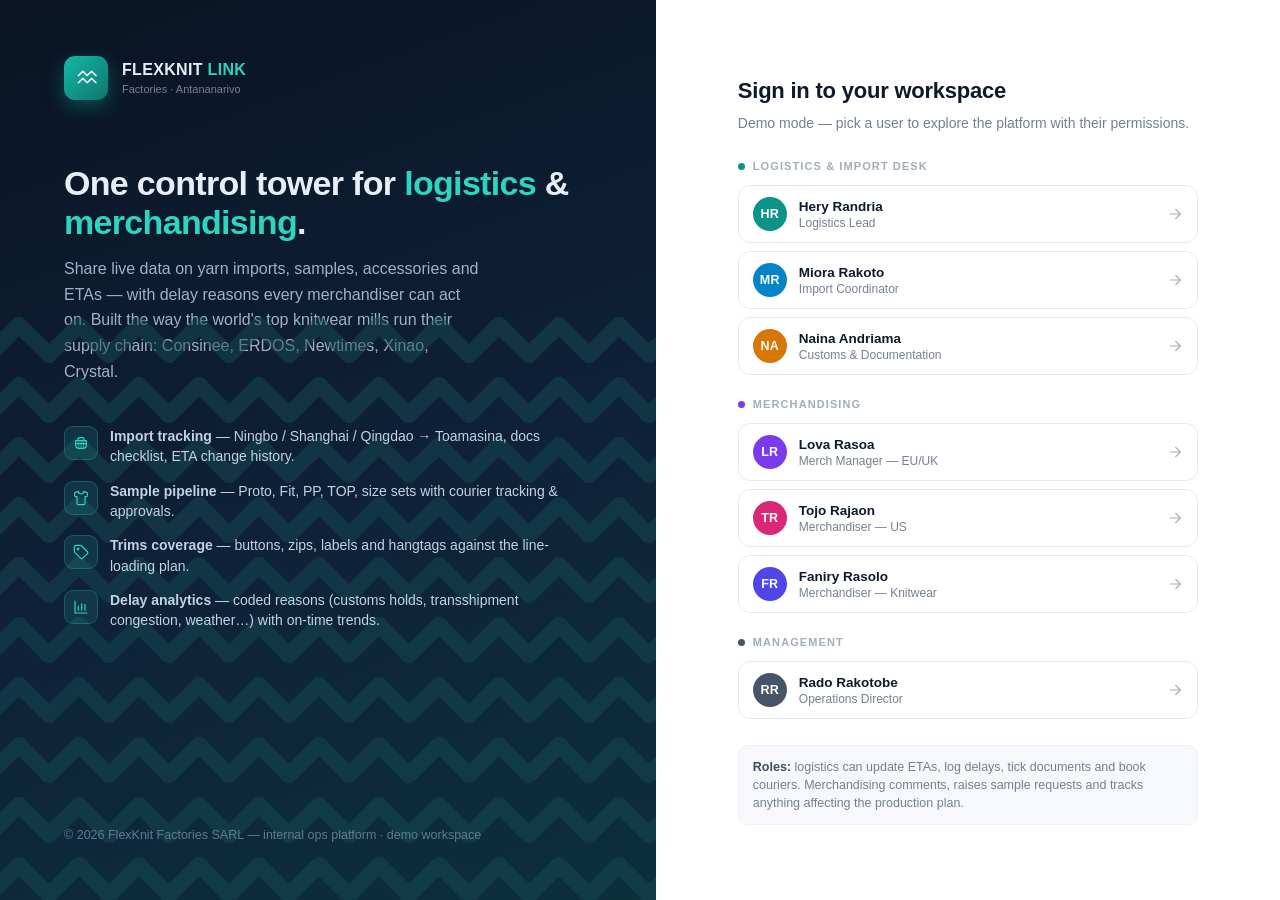
==== docs/index.html @ ea30016f "FlexKnit Link v1 — Logistics x Merchandising Control Tower - Import shipments: routes to Toamasina/I" ====
<!DOCTYPE html>
<html lang="en">
<head>
<meta charset="UTF-8">
<meta name="viewport" content="width=device-width, initial-scale=1.0">
<title>FlexKnit Link — Logistics × Merchandising Control Tower (standalone)</title>
<link rel="icon" href="data:image/svg+xml,%3Csvg xmlns='http://www.w3.org/2000/svg' viewBox='0 0 32 32'%3E%3Crect width='32' height='32' rx='7' fill='%230d9488'/%3E%3Cpath d='M6 13l5-6 5 6 5-6 5 6M6 21l5-6 5 6 5-6 5 6' fill='none' stroke='white' stroke-width='2.6' stroke-linecap='round' stroke-linejoin='round'/%3E%3C/svg%3E">
<style>
/* ============================================================
   FlexKnit Link — design system
   ============================================================ */
:root{
  --bg:#f3f5f8; --surface:#ffffff; --border:#e4e9f0; --border2:#eef1f6;
  --ink:#0e1a2b; --ink2:#3d4c5e; --mut:#75808e; --faint:#a3adb8;
  --accent:#0d9488; --accent2:#0f766e; --accent-soft:#e4f4f2; --accent-ink:#0b5d55;
  --navy:#0a1424; --navy2:#0f2036; --navy-line:#1d3252;
  --amber:#d97706; --amber-bg:#fdf1dc; --amber-ink:#92580a;
  --red:#dc2626; --red-bg:#fde5e5; --red-ink:#a02222;
  --green:#15803d; --green-bg:#def7e6;
  --blue:#0369a1; --blue-bg:#e0f0fc;
  --violet:#7c3aed; --violet-bg:#ece6fd;
  --indigo:#4f46e5; --indigo-bg:#e7e7fd;
  --teal-bg:#dcf2f0; --slate:#64748b; --slate-bg:#eceff3;
  --cyan:#0e7490; --cyan-bg:#dcf3f8;
  --shadow:0 1px 2px rgba(16,24,40,.05),0 1px 3px rgba(16,24,40,.07);
  --shadow-lg:0 12px 40px rgba(10,20,36,.18);
  --r:12px; --r-sm:8px;
  --font:-apple-system,BlinkMacSystemFont,"Segoe UI",Roboto,"Helvetica Neue",Arial,sans-serif;
  --mono:ui-monospace,SFMono-Regular,Menlo,Consolas,monospace;
}
*{box-sizing:border-box;margin:0;padding:0}
html,body{height:100%}
body{font-family:var(--font);background:var(--bg);color:var(--ink);font-size:14px;line-height:1.45;-webkit-font-smoothing:antialiased}
body.locked{overflow:hidden}
button{font-family:inherit;cursor:pointer;border:none;background:none;font-size:inherit;color:inherit}
input,select,textarea{font-family:inherit;font-size:14px;color:var(--ink)}
a{color:inherit;text-decoration:none}
svg{display:block}
::selection{background:#b9e6e1}

/* scrollbars */
::-webkit-scrollbar{width:10px;height:10px}
::-webkit-scrollbar-thumb{background:#c6ced9;border-radius:8px;border:2px solid transparent;background-clip:content-box}
::-webkit-scrollbar-track{background:transparent}

/* ============================ LOGIN ============================ */
.login{display:grid;grid-template-columns:1.05fr 1fr;min-height:100vh}
.login-brand{background:linear-gradient(160deg,#0a1424 0%,#0e2138 55%,#0c2f3c 100%);color:#e8eef6;padding:56px 64px;display:flex;flex-direction:column;position:relative;overflow:hidden}
.login-brand::after{content:"";position:absolute;inset:auto -20% -40px -20%;height:70%;opacity:.5;background-image:url("data:image/svg+xml,%3Csvg xmlns='http://www.w3.org/2000/svg' width='120' height='60'%3E%3Cpath d='M0 45 L30 15 L60 45 L90 15 L120 45' fill='none' stroke='%23164852' stroke-width='16' stroke-linecap='round' stroke-linejoin='round'/%3E%3C/svg%3E");background-size:120px 60px}
.login-logo{display:flex;align-items:center;gap:14px;position:relative;z-index:1}
.logo-mark{width:44px;height:44px;border-radius:11px;background:linear-gradient(135deg,#14b8a6,#0f766e);display:grid;place-items:center;box-shadow:0 6px 18px rgba(13,148,136,.45)}
.login-brand h1{font-size:34px;letter-spacing:-.02em;line-height:1.15;margin:64px 0 14px;font-weight:800}
.login-brand h1 em{font-style:normal;color:#2dd4bf}
.login-brand .sub{color:#9fb2c8;font-size:16px;max-width:420px;line-height:1.6}
.login-feats{margin-top:42px;display:flex;flex-direction:column;gap:14px;position:relative;z-index:1}
.login-feat{display:flex;gap:12px;align-items:flex-start;color:#c3d2e2;font-size:14px}
.login-feat .ic{flex:0 0 34px;height:34px;border-radius:9px;background:rgba(45,212,191,.12);border:1px solid rgba(45,212,191,.25);display:grid;place-items:center;color:#2dd4bf}
.login-foot{margin-top:auto;color:#617a94;font-size:12.5px;position:relative;z-index:1}
.login-panel{background:var(--surface);display:flex;align-items:center;justify-content:center;padding:48px 40px;overflow:auto}
.login-box{width:100%;max-width:460px}
.login-box h2{font-size:22px;font-weight:800;letter-spacing:-.01em}
.login-box .hint{color:var(--mut);margin:6px 0 26px}
.team-head{font-size:11px;font-weight:700;letter-spacing:.1em;text-transform:uppercase;color:var(--faint);margin:22px 0 10px;display:flex;align-items:center;gap:8px}
.team-head .dot{width:7px;height:7px;border-radius:50%}
.user-pick{width:100%;display:flex;align-items:center;gap:12px;padding:11px 14px;border:1.5px solid var(--border);border-radius:12px;background:#fff;margin-bottom:8px;transition:.15s;text-align:left}
.user-pick:hover{border-color:var(--accent);background:#f6fdfc;transform:translateY(-1px);box-shadow:var(--shadow)}
.user-pick .up-name{font-weight:700;font-size:13.5px}
.user-pick .up-title{color:var(--mut);font-size:12px}
.user-pick .up-go{margin-left:auto;color:var(--faint)}
.user-pick:hover .up-go{color:var(--accent)}
.login-note{margin-top:26px;background:#f6f8fb;border:1px solid var(--border2);border-radius:10px;padding:12px 14px;font-size:12.5px;color:var(--mut)}
.login-note b{color:var(--ink2)}

/* ============================ SHELL ============================ */
.shell{display:grid;grid-template-columns:236px 1fr;min-height:100vh}
.side{background:linear-gradient(180deg,var(--navy),var(--navy2));color:#b9c7d9;display:flex;flex-direction:column;position:sticky;top:0;height:100vh}
.side-logo{display:flex;align-items:center;gap:11px;padding:18px 18px 16px;border-bottom:1px solid var(--navy-line)}
.side-logo .t{line-height:1.15}
.side-logo .t b{color:#fff;font-size:15px;letter-spacing:.02em;display:block}
.side-logo .t span{font-size:10.5px;color:#5f7a94;display:block}
.side-nav{padding:14px 12px;display:flex;flex-direction:column;gap:3px;flex:1;overflow:auto}
.nav-sec{font-size:10px;font-weight:700;letter-spacing:.12em;color:#4c617d;text-transform:uppercase;margin:14px 8px 6px}
.nav-it{display:flex;align-items:center;gap:11px;padding:9.5px 11px;border-radius:9px;color:#aebdd0;font-size:13.5px;font-weight:600;transition:.13s;position:relative;width:100%;text-align:left}
.nav-it:hover{background:rgba(255,255,255,.06);color:#fff}
.nav-it.on{background:rgba(45,212,191,.13);color:#7ff0e3}
.nav-it.on::before{content:"";position:absolute;left:-12px;top:8px;bottom:8px;width:3px;border-radius:0 3px 3px 0;background:#2dd4bf}
.nav-it .nv-badge{margin-left:auto;background:#ef4444;color:#fff;font-size:10px;font-weight:800;min-width:18px;height:18px;border-radius:9px;display:grid;place-items:center;padding:0 5px}
.side-foot{border-top:1px solid var(--navy-line);padding:12px}
.who{display:flex;align-items:center;gap:10px;width:100%;padding:8px;border-radius:10px;text-align:left;transition:.13s}
.who:hover{background:rgba(255,255,255,.06)}
.who .wn{font-size:13px;font-weight:700;color:#fff}
.who .wr{font-size:11px;color:#6d829c;text-transform:capitalize}
.who .out{margin-left:auto;color:#6d829c}
.who:hover .out{color:#f87171}
.avatar{width:34px;height:34px;border-radius:50%;display:grid;place-items:center;color:#fff;font-weight:800;font-size:12.5px;flex:none;letter-spacing:.02em}
.avatar.sm{width:26px;height:26px;font-size:10px}
.avatar.lg{width:44px;height:44px;font-size:15px}

.main{min-width:0;display:flex;flex-direction:column}
.topbar{height:62px;background:var(--surface);border-bottom:1px solid var(--border);display:flex;align-items:center;gap:14px;padding:0 22px;position:sticky;top:0;z-index:40}
.tb-title{min-width:0}
.tb-title h1{font-size:16.5px;font-weight:800;letter-spacing:-.01em;white-space:nowrap}
.tb-title p{font-size:12px;color:var(--mut);white-space:nowrap;overflow:hidden;text-overflow:ellipsis}
.tb-right{margin-left:auto;display:flex;align-items:center;gap:10px}
.gsearch{display:flex;align-items:center;gap:8px;background:#f2f5f9;border:1.5px solid transparent;border-radius:10px;padding:7.5px 12px;width:250px;transition:.15s;color:var(--mut)}
.gsearch:focus-within{border-color:var(--accent);background:#fff;box-shadow:0 0 0 3px rgba(13,148,136,.12)}
.gsearch input{border:none;outline:none;background:transparent;flex:1;font-size:13px}
.demo-chip{font-size:10.5px;font-weight:800;letter-spacing:.08em;color:var(--amber-ink);background:var(--amber-bg);border:1px solid #f3ddb0;border-radius:6px;padding:3px 8px}
.icon-btn{width:38px;height:38px;border-radius:10px;display:grid;place-items:center;color:var(--ink2);border:1.5px solid var(--border);background:#fff;position:relative;transition:.13s}
.icon-btn:hover{border-color:#c9d4e0;background:#f8fafc}
.icon-btn .nb{position:absolute;top:-5px;right:-5px;background:#ef4444;color:#fff;font-size:9.5px;font-weight:800;min-width:16px;height:16px;border-radius:8px;display:grid;place-items:center;padding:0 4px;border:2px solid #fff}

.view{padding:22px;max-width:1460px;width:100%;margin:0 auto;flex:1}

/* ============================ CARDS / KPI ============================ */
.card{background:var(--surface);border:1px solid var(--border);border-radius:var(--r);box-shadow:var(--shadow)}
.card-h{display:flex;align-items:center;gap:10px;padding:14px 18px;border-bottom:1px solid var(--border2)}
.card-h h3{font-size:14px;font-weight:800;letter-spacing:-.01em}
.card-h .sub{font-size:12px;color:var(--mut)}
.card-h .right{margin-left:auto;display:flex;gap:8px;align-items:center}
.card-b{padding:16px 18px}
.kpis{display:grid;grid-template-columns:repeat(4,1fr);gap:14px;margin-bottom:16px}
.kpi{background:var(--surface);border:1px solid var(--border);border-radius:var(--r);box-shadow:var(--shadow);padding:16px 18px;display:flex;flex-direction:column;gap:2px;position:relative;overflow:hidden}
.kpi::before{content:"";position:absolute;left:0;top:0;bottom:0;width:3.5px;background:var(--kc,var(--accent))}
.kpi .k-label{font-size:11px;font-weight:700;letter-spacing:.07em;text-transform:uppercase;color:var(--mut)}
.kpi .k-row{display:flex;align-items:flex-end;gap:10px}
.kpi .k-num{font-size:28px;font-weight:800;letter-spacing:-.02em;font-variant-numeric:tabular-nums;line-height:1.15}
.kpi .k-chip{margin-bottom:5px}
.kpi .k-sub{font-size:12px;color:var(--mut)}
.kpi .k-spark{position:absolute;right:14px;top:14px;opacity:.9}

/* ============================ CHIPS / BADGES ============================ */
.chip{display:inline-flex;align-items:center;gap:6px;font-size:11px;font-weight:700;border-radius:999px;padding:3px 9px;white-space:nowrap;line-height:1.5}
.chip .cdot{width:6px;height:6px;border-radius:50%;background:currentColor}
.chip-slate{background:var(--slate-bg);color:#475569}
.chip-teal{background:var(--teal-bg);color:var(--accent-ink)}
.chip-indigo{background:var(--indigo-bg);color:var(--indigo)}
.chip-blue{background:var(--blue-bg);color:var(--blue)}
.chip-cyan{background:var(--cyan-bg);color:var(--cyan)}
.chip-amber{background:var(--amber-bg);color:var(--amber-ink)}
.chip-red{background:var(--red-bg);color:var(--red-ink)}
.chip-green{background:var(--green-bg);color:var(--green)}
.chip-violet{background:var(--violet-bg);color:var(--violet)}
.chip-outline{background:#fff;border:1px solid var(--border);color:var(--ink2)}
.chip-pulse{position:relative}
.chip-pulse::after{content:"";width:6px;height:6px;border-radius:50%;background:currentColor;animation:pulse 1.6s infinite}
@keyframes pulse{0%{box-shadow:0 0 0 0 rgba(220,38,38,.45)}70%{box-shadow:0 0 0 6px rgba(220,38,38,0)}100%{box-shadow:0 0 0 0 rgba(220,38,38,0)}}
.role-badge{font-size:10px;font-weight:800;letter-spacing:.06em;text-transform:uppercase;border-radius:5px;padding:2.5px 6px}
.role-logistics{background:var(--teal-bg);color:var(--accent-ink)}
.role-merchandising{background:var(--violet-bg);color:var(--violet)}
.role-admin{background:var(--slate-bg);color:#475569}

/* ============================ BUTTONS ============================ */
.btn{display:inline-flex;align-items:center;gap:7px;font-size:13px;font-weight:700;border-radius:9px;padding:8.5px 14px;transition:.14s;border:1.5px solid transparent}
.btn-primary{background:var(--accent);color:#fff}
.btn-primary:hover{background:var(--accent2);box-shadow:0 4px 12px rgba(13,148,136,.35)}
.btn-soft{background:var(--accent-soft);color:var(--accent-ink)}
.btn-soft:hover{background:#d3ecea}
.btn-ghost{border-color:var(--border);background:#fff;color:var(--ink2)}
.btn-ghost:hover{border-color:#c9d4e0;background:#f8fafc}
.btn-danger{background:var(--red-bg);color:var(--red-ink)}
.btn-danger:hover{background:#fbdbdb}
.btn-sm{padding:5.5px 10px;font-size:12px;border-radius:7px}
.btn[disabled]{opacity:.5;cursor:not-allowed}
.lock-tip{display:inline-flex;align-items:center;gap:5px;font-size:11px;color:var(--faint)}

/* ============================ TOOLBAR / TABLE ============================ */
.toolbar{display:flex;align-items:center;gap:10px;margin-bottom:14px;flex-wrap:wrap}
.toolbar .count{font-size:12.5px;color:var(--mut);margin-left:auto}
.tsearch{display:flex;align-items:center;gap:8px;background:#fff;border:1.5px solid var(--border);border-radius:9px;padding:7.5px 12px;width:230px;color:var(--mut)}
.tsearch:focus-within{border-color:var(--accent);box-shadow:0 0 0 3px rgba(13,148,136,.1)}
.tsearch input{border:none;outline:none;flex:1;background:transparent;font-size:13px}
.tsel{background:#fff;border:1.5px solid var(--border);border-radius:9px;padding:7.5px 10px;font-size:13px;font-weight:600;color:var(--ink2);outline:none}
.tsel:focus{border-color:var(--accent)}
.tablewrap{overflow:auto;border-radius:var(--r)}
table{width:100%;border-collapse:collapse;font-size:13px}
thead th{font-size:10.5px;font-weight:800;letter-spacing:.07em;text-transform:uppercase;color:var(--mut);text-align:left;padding:10px 14px;background:#f8fafc;border-bottom:1px solid var(--border);position:sticky;top:0;z-index:2;white-space:nowrap}
tbody td{padding:11px 14px;border-bottom:1px solid var(--border2);vertical-align:middle}
tbody tr{transition:.1s}
tbody tr:hover{background:#f7fafc}
tbody tr.click{cursor:pointer}
td .mono, .mono{font-family:var(--mono);font-size:12px}
.td-main{font-weight:700}
.td-sub{font-size:11.5px;color:var(--mut);margin-top:1px}
.num{font-variant-numeric:tabular-nums;text-align:right}
th.num{text-align:right}
.route{display:inline-flex;align-items:center;gap:7px;font-weight:700;font-size:12px;font-family:var(--mono);white-space:nowrap}
.route .sep{color:#c3cdd9;display:flex;align-items:center;gap:2px}
.prog{width:86px;height:6px;background:#e9edf2;border-radius:4px;overflow:hidden}
.prog i{display:block;height:100%;border-radius:4px;background:var(--accent);transition:width .3s}
.prog.warn i{background:var(--amber)}
.days-chip{font-variant-numeric:tabular-nums;font-weight:800}
.text-red{color:var(--red)}
.text-amber{color:var(--amber)}
.text-green{color:var(--green)}
.text-mut{color:var(--mut)}
.docring{display:inline-grid;place-items:center;position:relative}
.docring span{position:absolute;font-size:9.5px;font-weight:800;color:var(--ink2)}

/* ============================ DASHBOARD ============================ */
.grid-2{display:grid;grid-template-columns:1.6fr 1fr;gap:16px;margin-bottom:16px}
.grid-2e{display:grid;grid-template-columns:1fr 1fr;gap:16px;margin-bottom:16px}
.eta-strip{display:flex;gap:18px;overflow-x:auto;padding:4px 2px 8px}
.eta-week{flex:0 0 auto;min-width:250px}
.eta-week h4{font-size:11px;font-weight:800;letter-spacing:.06em;text-transform:uppercase;color:var(--mut);margin:0 0 9px;display:flex;gap:8px;align-items:center}
.eta-week h4 .wnum{background:var(--accent-soft);color:var(--accent-ink);border-radius:6px;padding:1px 7px;font-size:10.5px}
.eta-chips{display:flex;flex-direction:column;gap:7px}
.eta-chip{display:flex;align-items:center;gap:9px;background:#f8fafc;border:1px solid var(--border2);border-radius:10px;padding:8px 11px;width:100%;text-align:left;transition:.13s}
.eta-chip:hover{border-color:var(--accent);background:#f5fdfc;transform:translateY(-1px);box-shadow:var(--shadow)}
.eta-chip .ec-id{font-weight:800;font-size:12px;font-family:var(--mono)}
.eta-chip .ec-sub{font-size:11px;color:var(--mut)}
.eta-chip .ec-right{margin-left:auto;text-align:right}
.act-list{display:flex;flex-direction:column}
.act-it{display:flex;gap:12px;padding:11px 18px;border-bottom:1px solid var(--border2);align-items:flex-start}
.act-it:last-child{border-bottom:none}
.act-it .ai-ic{flex:0 0 34px;height:34px;border-radius:9px;display:grid;place-items:center}
.ai-red{background:var(--red-bg);color:var(--red)}
.ai-amber{background:var(--amber-bg);color:var(--amber)}
.ai-violet{background:var(--violet-bg);color:var(--violet)}
.ai-teal{background:var(--teal-bg);color:var(--accent-ink)}
.ai-slate{background:var(--slate-bg);color:var(--slate)}
.act-it .ai-t{font-size:13px;font-weight:700}
.act-it .ai-s{font-size:12px;color:var(--mut);margin-top:1px}
.act-it .ai-btn{margin-left:auto;flex:none}
.empty{padding:34px;text-align:center;color:var(--faint);font-size:13px}

/* ============================ FEED ============================ */
.feed-day{font-size:11px;font-weight:800;letter-spacing:.08em;text-transform:uppercase;color:var(--faint);padding:14px 18px 6px}
.feed-it{display:flex;gap:12px;padding:10px 18px;border-bottom:1px solid var(--border2)}
.feed-it:last-child{border:none}
.feed-it .f-ic{flex:0 0 32px;height:32px;border-radius:9px;display:grid;place-items:center}
.feed-it .f-txt{font-size:13px;color:var(--ink2);min-width:0}
.feed-it .f-txt b{color:var(--ink)}
.feed-it .f-ref{font-family:var(--mono);font-size:11.5px;font-weight:700;color:var(--accent-ink);background:var(--accent-soft);padding:1px 6px;border-radius:5px;cursor:pointer}
.feed-it .f-ref:hover{background:#d3ecea}
.feed-it .f-time{font-size:11px;color:var(--faint);margin-left:auto;flex:none;padding-top:2px}

/* ============================ BOARD (samples) ============================ */
.board{display:grid;grid-template-columns:repeat(6,minmax(215px,1fr));gap:12px;overflow-x:auto;align-items:start;padding-bottom:8px}
.bcol{background:#eef1f5;border-radius:var(--r);padding:10px;min-height:120px}
.bcol-h{display:flex;align-items:center;gap:8px;padding:2px 6px 10px;font-size:11.5px;font-weight:800;letter-spacing:.04em;text-transform:uppercase;color:var(--ink2)}
.bcol-h .cnt{background:#dde3ea;color:var(--ink2);border-radius:6px;font-size:10.5px;padding:1px 7px}
.bcol-h .bdot{width:8px;height:8px;border-radius:50%}
.scard{background:#fff;border:1px solid var(--border);border-radius:10px;padding:12px 13px;margin-bottom:9px;box-shadow:var(--shadow);cursor:pointer;transition:.13s;position:relative}
.scard:hover{transform:translateY(-2px);box-shadow:var(--shadow-lg);border-color:#cdd9e5}
.scard .sc-top{display:flex;align-items:center;gap:7px;margin-bottom:5px}
.scard .sc-id{font-family:var(--mono);font-weight:800;font-size:11.5px;color:var(--accent-ink)}
.scard .sc-name{font-weight:700;font-size:13px;line-height:1.3}
.scard .sc-style{font-size:11.5px;color:var(--mut);font-family:var(--mono)}
.scard .sc-meta{display:flex;flex-wrap:wrap;gap:6px;margin-top:9px;align-items:center}
.scard .sc-foot{display:flex;align-items:center;gap:7px;margin-top:10px;padding-top:9px;border-top:1px dashed var(--border2);font-size:11px;color:var(--mut)}
.scard.overdue{border-left:3px solid var(--red)}
.scard.due-soon{border-left:3px solid var(--amber)}
.scard.ok{border-left:3px solid #cbd5e1}

/* ============================ MODAL ============================ */
.ovl{position:fixed;inset:0;background:rgba(10,17,30,.52);backdrop-filter:blur(3px);display:flex;align-items:flex-start;justify-content:center;padding:4vh 20px;z-index:100;overflow:auto}
.modal{background:#fff;border-radius:16px;box-shadow:var(--shadow-lg);width:100%;max-width:960px;animation:pop .18s ease}
.modal.narrow{max-width:520px}
.modal.mid{max-width:700px}
@keyframes pop{from{transform:translateY(10px) scale(.985);opacity:0}to{transform:none;opacity:1}}
.m-h{display:flex;align-items:flex-start;gap:14px;padding:20px 24px 16px;border-bottom:1px solid var(--border2)}
.m-h h2{font-size:18px;font-weight:800;letter-spacing:-.01em;display:flex;align-items:center;gap:10px;flex-wrap:wrap}
.m-h .m-sub{font-size:12.5px;color:var(--mut);margin-top:3px}
.m-h .m-x{margin-left:auto;flex:none}
.m-b{padding:20px 24px;max-height:66vh;overflow:auto}
.m-f{display:flex;gap:10px;justify-content:flex-end;padding:14px 24px;border-top:1px solid var(--border2);background:#fafbfd;border-radius:0 0 16px 16px}
.tabs{display:flex;gap:2px;padding:0 24px;border-bottom:1px solid var(--border2)}
.tab{padding:11px 14px;font-size:13px;font-weight:700;color:var(--mut);border-bottom:2.5px solid transparent;margin-bottom:-1px}
.tab.on{color:var(--accent-ink);border-color:var(--accent)}
.tab .tn{background:var(--slate-bg);border-radius:5px;font-size:10.5px;padding:1px 6px;margin-left:5px}

/* facts grid */
.facts{display:grid;grid-template-columns:repeat(3,1fr);gap:1px;background:var(--border2);border:1px solid var(--border2);border-radius:12px;overflow:hidden}
.fact{background:#fff;padding:12px 15px}
.fact .f-k{font-size:10.5px;font-weight:800;letter-spacing:.06em;text-transform:uppercase;color:var(--faint)}
.fact .f-v{font-size:13.5px;font-weight:700;margin-top:3px}
.fact .f-v .mono{font-size:12.5px}

/* route visual */
.routeviz{display:flex;align-items:center;gap:10px;background:#f8fafc;border:1px solid var(--border2);border-radius:12px;padding:16px 18px;margin-top:14px;flex-wrap:wrap}
.rv-node{text-align:center}
.rv-node .rv-code{font-family:var(--mono);font-weight:800;font-size:14px}
.rv-node .rv-name{font-size:10.5px;color:var(--mut);margin-top:1px}
.rv-line{flex:1;min-width:90px;height:2px;background:repeating-linear-gradient(90deg,#9fb3c8 0 7px,transparent 7px 13px);position:relative}
.rv-line i{position:absolute;top:-11px;left:50%;transform:translateX(-50%);color:var(--accent);background:#f8fafc;padding:0 6px}
.rv-via{font-size:10.5px;color:var(--mut);background:#eef2f7;border:1px dashed #c9d4e0;border-radius:6px;padding:2px 8px;font-family:var(--mono);font-weight:700}

/* eta history timeline */
.tl{margin-top:14px;padding-left:6px}
.tl-it{display:flex;gap:13px;position:relative;padding-bottom:16px}
.tl-it::before{content:"";position:absolute;left:5.5px;top:18px;bottom:0;width:2px;background:var(--border)}
.tl-it:last-child::before{display:none}
.tl-dot{width:13px;height:13px;border-radius:50%;background:#fff;border:3.5px solid var(--accent);flex:none;margin-top:3px;z-index:1}
.tl-dot.old{border-color:#cbd5e1}
.tl-t{font-size:13px}
.tl-t b{font-family:var(--mono)}
.tl-s{font-size:12px;color:var(--mut);margin-top:1px}

/* docs checklist */
.doc-row{display:flex;align-items:center;gap:12px;padding:11px 14px;border:1px solid var(--border2);border-radius:10px;margin-bottom:8px;transition:.13s}
.doc-row.done{background:#f4fbf6;border-color:#d3ecd9}
.doc-check{width:22px;height:22px;border-radius:7px;border:2px solid #cbd5e1;display:grid;place-items:center;color:#fff;flex:none;transition:.13s}
.doc-row.done .doc-check{background:var(--green);border-color:var(--green)}
.doc-check input{display:none}
.doc-name{font-weight:700;font-size:13px}

/* comments */
.cm{display:flex;gap:11px;margin-bottom:16px}
.cm-bubble{background:#f5f8fb;border:1px solid var(--border2);border-radius:4px 14px 14px 14px;padding:10px 14px;font-size:13px;min-width:0}
.cm-h{display:flex;align-items:center;gap:8px;margin-bottom:4px}
.cm-h b{font-size:12.5px}
.cm-h time{font-size:11px;color:var(--faint)}
.cm-input{display:flex;gap:10px;align-items:flex-start;margin-top:6px}
.cm-input textarea{flex:1;border:1.5px solid var(--border);border-radius:11px;padding:10px 13px;resize:none;outline:none;min-height:44px;max-height:120px;font-size:13px;background:#fff}
.cm-input textarea:focus{border-color:var(--accent);box-shadow:0 0 0 3px rgba(13,148,136,.1)}

/* forms */
.frm{display:grid;gap:14px}
.frm .frow{display:grid;grid-template-columns:1fr 1fr;gap:14px}
.fld label{display:block;font-size:12px;font-weight:700;color:var(--ink2);margin-bottom:5px}
.fld label .req{color:var(--red)}
.fld input,.fld select,.fld textarea{width:100%;border:1.5px solid var(--border);border-radius:9px;padding:9px 12px;outline:none;background:#fff;transition:.13s}
.fld input:focus,.fld select:focus,.fld textarea:focus{border-color:var(--accent);box-shadow:0 0 0 3px rgba(13,148,136,.1)}
.fld .fhelp{font-size:11.5px;color:var(--faint);margin-top:4px}

/* ============================ TOASTS ============================ */
#toasts{position:fixed;bottom:22px;right:22px;display:flex;flex-direction:column;gap:9px;z-index:200}
.toast{background:#101c2f;color:#e8eef6;border-radius:11px;padding:12px 16px;font-size:13px;font-weight:600;box-shadow:var(--shadow-lg);display:flex;gap:10px;align-items:center;animation:tin .22s ease;max-width:380px}
.toast.ok .t-ic{color:#34d399}.toast.err .t-ic{color:#f87171}
@keyframes tin{from{transform:translateY(8px);opacity:0}to{transform:none;opacity:1}}

/* notif dropdown */
.notif-pop{position:absolute;top:50px;right:0;width:390px;background:#fff;border:1px solid var(--border);border-radius:14px;box-shadow:var(--shadow-lg);z-index:80;overflow:hidden;animation:pop .15s ease}
.np-h{padding:13px 16px;border-bottom:1px solid var(--border2);font-size:13.5px;font-weight:800;display:flex;justify-content:space-between;align-items:center}
.np-list{max-height:420px;overflow:auto}
.np-it{display:flex;gap:11px;padding:11px 16px;border-bottom:1px solid var(--border2);cursor:pointer;transition:.1s}
.np-it:hover{background:#f7fafc}
.np-it:last-child{border:none}
.np-t{font-size:12.8px;font-weight:700}
.np-s{font-size:11.8px;color:var(--mut);margin-top:1px}

/* misc */
.link{color:var(--accent-ink);font-weight:700;cursor:pointer}
.link:hover{text-decoration:underline}
.sparkline{overflow:visible}
.hbar-row{display:grid;grid-template-columns:190px 1fr 58px;gap:10px;align-items:center;margin-bottom:10px;font-size:12.5px}
.hbar-track{height:20px;background:#f1f4f8;border-radius:6px;overflow:hidden}
.hbar-fill{height:100%;border-radius:6px;display:flex;align-items:center;color:#fff;font-size:10.5px;font-weight:800;padding:0 8px;min-width:30px}
.legend-dot{width:8px;height:8px;border-radius:50%;display:inline-block;margin-right:6px}
.mut-line{border:none;border-top:1px solid var(--border2);margin:14px 0}
.kv-inline{font-size:12px;color:var(--mut)}
.kv-inline b{color:var(--ink)}

@media (max-width:1180px){
  .kpis{grid-template-columns:repeat(2,1fr)}
  .grid-2,.grid-2e{grid-template-columns:1fr}
  .facts{grid-template-columns:1fr 1fr}
  .login{grid-template-columns:1fr}
  .login-brand{display:none}
  .gsearch{width:170px}
}
@media (max-width:760px){
  .shell{grid-template-columns:64px 1fr}
  .side-logo .t,.nav-it span.nl,.nav-sec,.side-foot .who .wn,.side-foot .who .wr{display:none}
  .kpis{grid-template-columns:1fr}
  .facts{grid-template-columns:1fr}
  .gsearch{display:none}
}

</style>
</head>
<body>
<div id="root"></div>
<div id="modal-root"></div>
<div id="toasts"></div>
<script>
/* ==================== SEED DATA (generated fresh each day) ==================== */
'use strict';
/* FlexKnit Link — demo seed data generator.
   All dates are generated relative to "today" so the demo always looks live. */

const DAY = 864e5;
const d = (off) => { const t = new Date(); t.setHours(12, 0, 0, 0); return new Date(t.getTime() + off * DAY).toISOString().slice(0, 10); };
const ts = (h) => new Date(Date.now() - h * 36e5).toISOString();

function build() {
  const users = [
    { id: 'u1', name: 'Hery Randria',   role: 'logistics',     title: 'Logistics Lead',            color: '#0d9488' },
    { id: 'u2', name: 'Miora Rakoto',   role: 'logistics',     title: 'Import Coordinator',        color: '#0284c7' },
    { id: 'u3', name: 'Naina Andriama', role: 'logistics',     title: 'Customs & Documentation',   color: '#d97706' },
    { id: 'u4', name: 'Lova Rasoa',     role: 'merchandising', title: 'Merch Manager — EU/UK',     color: '#7c3aed' },
    { id: 'u5', name: 'Tojo Rajaon',    role: 'merchandising', title: 'Merchandiser — US',         color: '#db2777' },
    { id: 'u6', name: 'Faniry Rasolo',  role: 'merchandising', title: 'Merchandiser — Knitwear',   color: '#4f46e5' },
    { id: 'u7', name: 'Rado Rakotobe',  role: 'admin',         title: 'Operations Director',       color: '#475569' }
  ];

  const catalog = {
    buyers: ['M&S', 'UNIQLO', 'H&M', 'ZARA', 'Tommy Hilfiger', 'GAP', 'Decathlon'],
    suppliers: [
      { name: 'Consinee Group',   country: 'China', city: 'Ningbo' },
      { name: 'ERDOS Group',      country: 'China', city: 'Ordos' },
      { name: 'Newtimes Group',   country: 'China', city: 'Dongguan' },
      { name: 'Zhejiang Xinao',   country: 'China', city: 'Tongxiang' },
      { name: 'YKK (Shanghai)',   country: 'China', city: 'Shanghai' },
      { name: 'SBS Zipper',       country: 'China', city: 'Xiamen' },
      { name: 'Botany Trims',     country: 'China', city: 'Wenzhou' },
      { name: 'Label One',        country: 'China', city: 'Guangzhou' },
      { name: 'MadaPack SARL',    country: 'Madagascar', city: 'Antananarivo' },
      { name: 'Papier Agencies',  country: 'Madagascar', city: 'Antananarivo' }
    ],
    pols: [
      { code: 'CNNGB', name: 'Ningbo' }, { code: 'CNSHA', name: 'Shanghai' }, { code: 'CNYTN', name: 'Yantian' },
      { code: 'CNTAO', name: 'Qingdao' }, { code: 'CNXMN', name: 'Xiamen' }, { code: 'CNWNZ', name: 'Wenzhou' }
    ],
    pods: [{ code: 'MGTMM', name: 'Toamasina' }, { code: 'TNR', name: 'Antananarivo · Ivato (air)' }],
    vias: [{ code: 'LKCMB', name: 'Colombo' }, { code: 'SGSIN', name: 'Singapore' }, { code: 'DJJIB', name: 'Djibouti' }, { code: 'MUPMR', name: 'Port Louis' }],
    shipmentStatuses: ['Booked', 'In Production', 'Ready to Ship', 'In Transit', 'Transshipment', 'Customs – Toamasina', 'Customs – Ivato', 'Cleared – Inland', 'Received'],
    delayReasons: [
      { code: 'D01', label: 'Vessel schedule change',        cat: 'Carrier' },
      { code: 'D02', label: 'Transshipment port congestion', cat: 'Carrier' },
      { code: 'D03', label: 'Customs inspection hold',       cat: 'Customs' },
      { code: 'D04', label: 'Documentation mismatch',        cat: 'Documents' },
      { code: 'D05', label: 'Yarn dye-lot / quality re-check', cat: 'Supplier' },
      { code: 'D06', label: 'Holiday backlog (CNY)',         cat: 'Calendar' },
      { code: 'D07', label: 'Weather / port closure',        cat: 'Force majeure' },
      { code: 'D08', label: 'Booking rollover',              cat: 'Carrier' },
      { code: 'D09', label: 'Inland transport breakdown',    cat: 'Local' }
    ],
    sampleTypes: ['Proto', 'Fit', 'PP', 'Size Set', 'TOP', 'SMS', 'Shipment'],
    sampleStatuses: ['Requested', 'In Development', 'Courier Out', 'Under Review', 'Approved', 'Redo'],
    accStatuses: ['Planned', 'Ordered', 'In Transit', 'Received', 'Shortage'],
    docs: [
      { key: 'ci',   label: 'Commercial Invoice' },
      { key: 'pl',   label: 'Packing List' },
      { key: 'bl',   label: 'Bill of Lading / AWB' },
      { key: 'co',   label: 'Certificate of Origin' },
      { key: 'msds', label: 'MSDS / Fiber content' },
      { key: 'sgs',  label: 'SGS Inspection Certificate' }
    ]
  };

  const shipments = [
    {
      id: 'SHP-2026-1042', po: 'PO-26118', buyer: 'M&S', supplier: { name: 'Consinee Group', country: 'China', city: 'Ningbo' },
      commodity: '100% Cashmere 28/2 · Grade A', qtyKg: 6400, valueUsd: 486000, incoterm: 'FOB', mode: 'Sea',
      pol: 'CNNGB', pod: 'MGTMM', via: 'LKCMB', carrier: 'Maersk', vessel: 'MAERSK SELETAR V.032E', container: 'MSKU 8829147 · 1×40HQ',
      etd: d(-16), eta: d(5), ata: null, status: 'In Transit', delayed: false, delayReason: null, delayNote: '', progress: 62,
      mbl: 'MAEU-260114875', docs: { ci: true, pl: true, bl: true, co: false, msds: true, sgs: false },
      etaHistory: [
        { eta: d(1),  on: d(-20), by: 'u2', note: 'Initial carrier schedule' },
        { eta: d(5),  on: d(-6),  by: 'u2', note: '+4d — Colombo transshipment congestion (carrier advisory)' }
      ],
      comments: [
        { id: 'c1', by: 'u4', text: 'Hi team — the FW26 W39 knit slot for M&S depends on this cashmere lot. Can you confirm the revised ETA and docs status?', at: ts(120) },
        { id: 'c2', by: 'u2', text: 'Confirmed: ETA ' + d(5) + ' after Colombo congestion (+4d). Certificate of Origin pending from Consinee — requested this morning.', at: ts(96) }
      ]
    },
    {
      id: 'SHP-2026-1043', po: 'PO-26122', buyer: 'UNIQLO', supplier: { name: 'ERDOS Group', country: 'China', city: 'Ordos' },
      commodity: 'Extrafine Merino 70/2 · 19.5µ', qtyKg: 12500, valueUsd: 298000, incoterm: 'CIF', mode: 'Sea',
      pol: 'CNTAO', pod: 'MGTMM', via: 'SGSIN', carrier: 'COSCO', vessel: 'COSCO HELLAS V.118W', container: 'COSU 6412208 · 2×40HQ',
      etd: d(-9), eta: d(12), ata: null, status: 'In Transit', delayed: false, delayReason: null, delayNote: '', progress: 55,
      mbl: 'COSU-661204918', docs: { ci: true, pl: true, bl: true, co: true, msds: true, sgs: false },
      etaHistory: [{ eta: d(12), on: d(-14), by: 'u2', note: 'Initial carrier schedule' }],
      comments: [{ id: 'c3', by: 'u6', text: 'This covers the UNIQLO rib program. Please book the SGS inspection early this time — last lot cleared without it and we lost a week.', at: ts(60) }]
    },
    {
      id: 'SHP-2026-1044', po: 'PO-26097', buyer: 'ZARA', supplier: { name: 'Newtimes Group', country: 'China', city: 'Dongguan' },
      commodity: 'Acrylic 50/2 + Lurex blend', qtyKg: 18000, valueUsd: 121000, incoterm: 'FOB', mode: 'Sea',
      pol: 'CNYTN', pod: 'MGTMM', via: 'DJJIB', carrier: 'CMA CGM', vessel: 'CMA CGM BALI V.0MW', container: 'CMAU 2218764 · 1×40HQ',
      etd: d(-30), eta: d(-8), ata: d(-8), status: 'Customs – Toamasina', delayed: true, delayReason: 'D03', delayNote: 'Container selected for scanner inspection — queue ~3 working days at Toamasina terminal.', progress: 85,
      mbl: 'CMDU-2481763', docs: { ci: true, pl: true, bl: true, co: true, msds: true, sgs: true },
      etaHistory: [
        { eta: d(-12), on: d(-45), by: 'u2', note: 'Initial carrier schedule' },
        { eta: d(-8),  on: d(-12), by: 'u2', note: '+4d — Djibouti port congestion' }
      ],
      comments: [
        { id: 'c4', by: 'u3', text: 'Container selected for scanner inspection at Toamasina — queue ~3 days. Pre-alert already filed with the broker, duty files ready.', at: ts(72) },
        { id: 'c5', by: 'u4', text: 'This acrylic lot feeds the Zara W38 loading plan. Is there a priority lane option? Please advise before Thursday.', at: ts(48) }
      ]
    },
    {
      id: 'SHP-2026-1045', po: 'PO-26130', buyer: 'Tommy Hilfiger', supplier: { name: 'YKK (Shanghai)', country: 'China', city: 'Shanghai' },
      commodity: 'Zippers & pullers — PP trim lot', qtyKg: 620, valueUsd: 18400, incoterm: 'FOB', mode: 'Air',
      pol: 'CNSHA', pod: 'TNR', via: null, carrier: 'Ethiopian Cargo', vessel: 'ET Cargo · via ADD', container: 'AWB 071-88239145',
      etd: d(-2), eta: d(2), ata: null, status: 'In Transit', delayed: false, delayReason: null, delayNote: '', progress: 75,
      mbl: '071-88239145', docs: { ci: true, pl: true, bl: true, co: false, msds: false, sgs: false },
      etaHistory: [{ eta: d(2), on: d(-6), by: 'u3', note: 'Air booking confirmed — ADD routing' }],
      comments: []
    },
    {
      id: 'SHP-2026-1046', po: 'PO-26125', buyer: 'H&M', supplier: { name: 'Zhejiang Xinao', country: 'China', city: 'Tongxiang' },
      commodity: 'Cotton slub 10/2 · BCI', qtyKg: 22000, valueUsd: 96500, incoterm: 'FOB', mode: 'Sea',
      pol: 'CNSHA', pod: 'MGTMM', via: 'SGSIN', carrier: 'MSC', vessel: 'MSC AMBITION V.243W', container: 'MSKU 5510938 · 1×40HQ + 1×20',
      etd: d(-3), eta: d(21), ata: null, status: 'In Transit', delayed: false, delayReason: null, delayNote: '', progress: 45,
      mbl: 'MSCU-7702934', docs: { ci: true, pl: false, bl: false, co: false, msds: true, sgs: false },
      etaHistory: [{ eta: d(21), on: d(-9), by: 'u2', note: 'Initial carrier schedule' }],
      comments: []
    },
    {
      id: 'SHP-2026-1047', po: 'PO-26131', buyer: 'GAP', supplier: { name: 'SBS Zipper', country: 'China', city: 'Xiamen' },
      commodity: 'Nylon zippers 15–20cm · navy/olive', qtyKg: 3400, valueUsd: 27800, incoterm: 'FOB', mode: 'Sea',
      pol: 'CNXMN', pod: 'MGTMM', via: 'LKCMB', carrier: 'OOCL', vessel: 'OOCL SPAIN V.041W', container: 'Booking pending',
      etd: d(9), eta: d(34), ata: null, status: 'Booked', delayed: false, delayReason: null, delayNote: '', progress: 10,
      mbl: '', docs: { ci: false, pl: false, bl: false, co: false, msds: false, sgs: false },
      etaHistory: [{ eta: d(34), on: d(-4), by: 'u2', note: 'Booking confirmed with OOCL' }],
      comments: []
    },
    {
      id: 'SHP-2026-1048', po: 'PO-26133', buyer: 'M&S', supplier: { name: 'Consinee Group', country: 'China', city: 'Ningbo' },
      commodity: 'Cashmere/Nylon 2/26 · FW26 core', qtyKg: 5100, valueUsd: 392000, incoterm: 'FOB', mode: 'Sea',
      pol: 'CNNGB', pod: 'MGTMM', via: 'LKCMB', carrier: 'Maersk', vessel: 'Booking pending', container: 'Pending',
      etd: d(14), eta: d(46), ata: null, status: 'In Production', delayed: false, delayReason: null, delayNote: '', progress: 25,
      mbl: '', docs: { ci: false, pl: false, bl: false, co: false, msds: false, sgs: false },
      etaHistory: [{ eta: d(46), on: d(-2), by: 'u2', note: 'Estimated on production plan' }],
      comments: [{ id: 'c6', by: 'u4', text: 'Flagging early: M&S wants a mid-November floor start, so latest receipt at factory is ' + d(40) + '. Inland + QC needs 5 days after clearance.', at: ts(20) }]
    },
    {
      id: 'SHP-2026-1049', po: 'PO-26101', buyer: 'Decathlon', supplier: { name: 'Botany Trims', country: 'China', city: 'Wenzhou' },
      commodity: 'Corozo buttons 20L · walnut dye', qtyKg: 900, valueUsd: 9200, incoterm: 'FOB', mode: 'Sea',
      pol: 'CNWNZ', pod: 'MGTMM', via: 'LKCMB', carrier: 'ONE', vessel: 'ONE COMMITMENT V.019W', container: 'ONEU 4408127 · 1×20',
      etd: d(-18), eta: d(3), ata: null, status: 'Transshipment', delayed: true, delayReason: 'D02', delayNote: 'Colombo feeder connection missed — rolled to next feeder, +3d.', progress: 68,
      mbl: 'ONEY-8831207', docs: { ci: true, pl: true, bl: true, co: true, msds: true, sgs: false },
      etaHistory: [
        { eta: d(0),  on: d(-30), by: 'u2', note: 'Initial carrier schedule' },
        { eta: d(3),  on: d(-5),  by: 'u2', note: '+3d — Colombo feeder rollover' }
      ],
      comments: [{ id: 'c7', by: 'u5', text: 'Buttons needed on the floor by ' + d(8) + ' for the Decathlon line loading. Will ETA ' + d(3) + ' + 2d inland + QC still make it?', at: ts(30) }]
    },
    {
      id: 'SHP-2026-1050', po: 'PO-26134', buyer: 'UNIQLO', supplier: { name: 'ERDOS Group', country: 'China', city: 'Ordos' },
      commodity: 'Yak/Cashmere blend 2/16 · capsule', qtyKg: 4200, valueUsd: 512000, incoterm: 'FOB', mode: 'Sea',
      pol: 'CNTAO', pod: 'MGTMM', via: 'SGSIN', carrier: 'COSCO', vessel: 'Booking pending', container: 'Pending',
      etd: d(21), eta: d(55), ata: null, status: 'Booked', delayed: false, delayReason: null, delayNote: '', progress: 8,
      mbl: '', docs: { ci: false, pl: false, bl: false, co: false, msds: false, sgs: false },
      etaHistory: [{ eta: d(55), on: d(-1), by: 'u1', note: 'Provisional — FY27 capsule' }],
      comments: []
    },
    {
      id: 'SHP-2026-1051', po: 'PO-26127', buyer: 'ZARA', supplier: { name: 'Newtimes Group', country: 'China', city: 'Dongguan' },
      commodity: 'Cotton chenille 7/2 · SS27 dev', qtyKg: 9800, valueUsd: 64300, incoterm: 'FOB', mode: 'Sea',
      pol: 'CNYTN', pod: 'MGTMM', via: 'LKCMB', carrier: 'Maersk', vessel: 'MAERSK SELETAR V.034E', container: 'Pending',
      etd: d(4), eta: d(42), ata: null, status: 'Ready to Ship', delayed: false, delayReason: null, delayNote: '', progress: 40,
      mbl: '', docs: { ci: false, pl: true, bl: false, co: false, msds: false, sgs: false },
      etaHistory: [{ eta: d(42), on: d(-3), by: 'u2', note: 'On first sailing after CNY backlog clearance' }],
      comments: []
    },
    /* ---- history (received) for KPIs & delay analytics ---- */
    {
      id: 'SHP-2026-1039', po: 'PO-26088', buyer: 'M&S', supplier: { name: 'Consinee Group', country: 'China', city: 'Ningbo' },
      commodity: 'Recycled wool 2/14 · charcoal', qtyKg: 7600, valueUsd: 154000, incoterm: 'FOB', mode: 'Sea',
      pol: 'CNNGB', pod: 'MGTMM', via: 'LKCMB', carrier: 'Maersk', vessel: 'MAERSK SELETAR V.028E', container: 'MSKU 7710224 · 1×40HQ',
      etd: d(-52), eta: d(-12), ata: d(-14), status: 'Received', delayed: false, delayReason: null, delayNote: '', progress: 100,
      mbl: 'MAEU-2599821', docs: { ci: true, pl: true, bl: true, co: true, msds: true, sgs: true }, etaHistory: [], comments: []
    },
    {
      id: 'SHP-2026-1038', po: 'PO-26079', buyer: 'H&M', supplier: { name: 'Zhejiang Xinao', country: 'China', city: 'Tongxiang' },
      commodity: 'Cotton 21/2 · ecru', qtyKg: 16800, valueUsd: 88200, incoterm: 'FOB', mode: 'Sea',
      pol: 'CNSHA', pod: 'MGTMM', via: 'SGSIN', carrier: 'MSC', vessel: 'MSC VIGILANCE V.238W', container: 'MSCU 3306814 · 1×40HQ',
      etd: d(-60), eta: d(-25), ata: d(-19), status: 'Received', delayed: true, delayReason: 'D07', delayNote: 'Shanghai port closed 3 days — typhoon weather anchorage.', progress: 100,
      mbl: 'MSCU-6612204', docs: { ci: true, pl: true, bl: true, co: true, msds: true, sgs: true },
      etaHistory: [{ eta: d(-25), on: d(-58), by: 'u2', note: 'Initial' }, { eta: d(-19), on: d(-30), by: 'u2', note: '+6d — typhoon closure Shanghai' }], comments: []
    },
    {
      id: 'SHP-2026-1037', po: 'PO-26071', buyer: 'Tommy Hilfiger', supplier: { name: 'Newtimes Group', country: 'China', city: 'Dongguan' },
      commodity: 'Merino 56/2 · navy melange', qtyKg: 8200, valueUsd: 171500, incoterm: 'CIF', mode: 'Sea',
      pol: 'CNYTN', pod: 'MGTMM', via: 'SGSIN', carrier: 'CMA CGM', vessel: 'CMA CGM RACINE V.0TR', container: 'CMAU 9910742 · 1×40HQ',
      etd: d(-58), eta: d(-22), ata: d(-22), status: 'Received', delayed: false, delayReason: null, delayNote: '', progress: 100,
      mbl: 'CMDU-7701128', docs: { ci: true, pl: true, bl: true, co: true, msds: true, sgs: true }, etaHistory: [], comments: []
    },
    {
      id: 'SHP-2026-1036', po: 'PO-26066', buyer: 'Decathlon', supplier: { name: 'ERDOS Group', country: 'China', city: 'Ordos' },
      commodity: 'Cotton/Acrylic 30/1 · heather', qtyKg: 14200, valueUsd: 79300, incoterm: 'FOB', mode: 'Sea',
      pol: 'CNTAO', pod: 'MGTMM', via: 'DJJIB', carrier: 'COSCO', vessel: 'COSCO EUROPE V.102W', container: 'COSU 2218404 · 2×40HQ',
      etd: d(-65), eta: d(-33), ata: d(-33), status: 'Received', delayed: false, delayReason: null, delayNote: '', progress: 100,
      mbl: 'COSU-1182947', docs: { ci: true, pl: true, bl: true, co: true, msds: true, sgs: true }, etaHistory: [], comments: []
    },
    {
      id: 'SHP-2026-1035', po: 'PO-26058', buyer: 'ZARA', supplier: { name: 'Consinee Group', country: 'China', city: 'Ningbo' },
      commodity: 'Cashmere 2/26 · camel', qtyKg: 3800, valueUsd: 296000, incoterm: 'FOB', mode: 'Sea',
      pol: 'CNNGB', pod: 'MGTMM', via: 'LKCMB', carrier: 'Maersk', vessel: 'MAERSK ELBA V.026E', container: 'MSKU 4108872 · 1×40HQ',
      etd: d(-84), eta: d(-48), ata: d(-41), status: 'Received', delayed: true, delayReason: 'D01', delayNote: 'Vessel omitted Colombo call — re-routed via Singapore, +7d.', progress: 100,
      mbl: 'MAEU-2581047', docs: { ci: true, pl: true, bl: true, co: true, msds: true, sgs: true },
      etaHistory: [{ eta: d(-48), on: d(-82), by: 'u2', note: 'Initial' }, { eta: d(-41), on: d(-55), by: 'u2', note: '+7d — Colombo omission, re-route SGSIN' }], comments: []
    },
    {
      id: 'SHP-2026-1034', po: 'PO-26049', buyer: 'GAP', supplier: { name: 'Zhejiang Xinao', country: 'China', city: 'Tongxiang' },
      commodity: 'Lambswool 3/16 · mix', qtyKg: 11400, valueUsd: 121900, incoterm: 'FOB', mode: 'Sea',
      pol: 'CNSHA', pod: 'MGTMM', via: 'SGSIN', carrier: 'MSC', vessel: 'MSC LYRA V.230W', container: 'MSCU 8803241 · 1×40HQ',
      etd: d(-91), eta: d(-56), ata: d(-52), status: 'Received', delayed: true, delayReason: 'D04', delayNote: 'CO description mismatch with CI — amended docs, customs release +4d.', progress: 100,
      mbl: 'MSCU-5512088', docs: { ci: true, pl: true, bl: true, co: true, msds: true, sgs: true }, etaHistory: [], comments: []
    },
    {
      id: 'SHP-2026-1033', po: 'PO-26042', buyer: 'UNIQLO', supplier: { name: 'ERDOS Group', country: 'China', city: 'Ordos' },
      commodity: 'Fine Merino 80/2 · 18.5µ', qtyKg: 9900, valueUsd: 268000, incoterm: 'CIF', mode: 'Sea',
      pol: 'CNTAO', pod: 'MGTMM', via: 'SGSIN', carrier: 'COSCO', vessel: 'COSCO PACIFIC V.096W', container: 'COSU 7719023 · 2×40HQ',
      etd: d(-98), eta: d(-63), ata: d(-61), status: 'Received', delayed: true, delayReason: 'D05', delayNote: 'Dye-lot variance flagged at SGS pre-shipment — re-check cost 2 days.', progress: 100,
      mbl: 'COSU-9011247', docs: { ci: true, pl: true, bl: true, co: true, msds: true, sgs: true }, etaHistory: [], comments: []
    }
  ];

  const samples = [
    { id: 'SMP-26-031', style: 'FK-2612', styleName: 'Cable crewneck 12GG', buyer: 'M&S', season: 'FW26', type: 'PP', qty: '3 pcs · S/M/L', requestedBy: 'u4', requestDate: d(-24), dueDate: d(6), status: 'Under Review', courier: 'FedEx', tracking: '7712 8834 5521', comments: [{ id: 'sc1', by: 'u1', text: 'PP shipped ' + d(-9) + ' via FedEx, POD scan at buyer DC.', at: ts(200) }] },
    { id: 'SMP-26-030', style: 'FK-2608', styleName: 'Raglan cardigan 7GG', buyer: 'H&M', season: 'FW26', type: 'TOP', qty: '2 pcs · M/L', requestedBy: 'u4', requestDate: d(-26), dueDate: d(2), status: 'Courier Out', courier: 'DHL', tracking: 'JD0146 003 882 19', comments: [] },
    { id: 'SMP-26-029', style: 'FK-2599', styleName: 'Turtleneck dress 5GG', buyer: 'ZARA', season: 'FW26', type: 'Fit', qty: '4 pcs · XS–L', requestedBy: 'u6', requestDate: d(-38), dueDate: d(-3), status: 'Under Review', courier: 'DHL', tracking: 'JD0146 002 114 76', comments: [{ id: 'sc2', by: 'u6', text: 'Fit changes on waist shaping — chasing Zara feedback before we cut the redo. Please hold.', at: ts(40) }] },
    { id: 'SMP-26-028', style: 'FK-2614', styleName: 'Half-zip knit 14GG', buyer: 'UNIQLO', season: 'FW26', type: 'Size Set', qty: '6 pcs · XS–XXL', requestedBy: 'u6', requestDate: d(-15), dueDate: d(10), status: 'In Development', courier: null, tracking: null, comments: [] },
    { id: 'SMP-26-027', style: 'FK-2601', styleName: 'Mohair crew · rose haze', buyer: 'Tommy Hilfiger', season: 'FW26', type: 'Proto', qty: '1 pc · M', requestedBy: 'u5', requestDate: d(0), dueDate: d(14), status: 'Requested', courier: null, tracking: null, comments: [] },
    { id: 'SMP-26-026', style: 'FK-2587', styleName: 'Cable vest 10GG', buyer: 'GAP', season: 'FW26', type: 'PP', qty: '3 pcs · S/M/L', requestedBy: 'u5', requestDate: d(-40), dueDate: d(-9), status: 'Approved', courier: 'FedEx', tracking: '7712 0021 4409', comments: [] },
    { id: 'SMP-26-025', style: 'FK-2604', styleName: 'Funnel neck 5GG fleece-blend', buyer: 'Decathlon', season: 'FW26', type: 'SMS', qty: '2 pcs · M/L', requestedBy: 'u5', requestDate: d(-12), dueDate: d(4), status: 'In Development', courier: null, tracking: null, comments: [] },
    { id: 'SMP-26-024', style: 'FK-2591', styleName: 'Rib beanie & snood set', buyer: 'M&S', season: 'FW26', type: 'Proto', qty: '3 sets', requestedBy: 'u4', requestDate: d(-45), dueDate: d(-16), status: 'Redo', courier: 'DHL', tracking: 'JD0146 001 887 30', comments: [{ id: 'sc3', by: 'u5', text: 'Redo approved: gauge off by 0.5 ppp on 12GG. New needle plan shared with the knitting floor.', at: ts(300) }] },
    { id: 'SMP-26-023', style: 'FK-2580', styleName: 'Cardigan w/ horn buttons', buyer: 'UNIQLO', season: 'FW26', type: 'TOP', qty: '2 pcs · M/L', requestedBy: 'u6', requestDate: d(-52), dueDate: d(-21), status: 'Approved', courier: 'DHL', tracking: 'JD0146 001 220 65', comments: [] },
    { id: 'SMP-26-022', style: 'FK-2576', styleName: 'Dress 8GG · asymmetric', buyer: 'ZARA', season: 'SS27', type: 'PP', qty: '3 pcs · S/M/L', requestedBy: 'u6', requestDate: d(-61), dueDate: d(-30), status: 'Approved', courier: 'FedEx', tracking: '7712 0018 7742', comments: [] }
  ];

  const accessories = [
    { id: 'ACC-26-117', item: 'Horn buttons 18L · 4-hole', spec: 'Natural horn, laser-engraved FK', supplier: 'Botany Trims', po: 'TR-88213', ordered: 48000, received: 0, unit: 'pcs', orderDate: d(-20), requiredDate: d(8), status: 'In Transit', shipmentId: 'SHP-2026-1049' },
    { id: 'ACC-26-116', item: 'YKK zip 18cm · navy', spec: 'YKK® VISLON #5, auto-lock', supplier: 'YKK (Shanghai)', po: 'TR-88190', ordered: 12000, received: 0, unit: 'pcs', orderDate: d(-12), requiredDate: d(2), status: 'In Transit', shipmentId: 'SHP-2026-1045' },
    { id: 'ACC-26-115', item: 'Woven main label · FK crest', spec: 'Damask, 30×50mm, fold-end', supplier: 'Label One', po: 'TR-88155', ordered: 60000, received: 60000, unit: 'pcs', orderDate: d(-35), requiredDate: d(-5), status: 'Received', shipmentId: null },
    { id: 'ACC-26-114', item: 'Care label set FR/EN/MG', spec: 'Satin print, 25×35mm', supplier: 'Label One', po: 'TR-88156', ordered: 80000, received: 65000, unit: 'pcs', orderDate: d(-35), requiredDate: d(6), status: 'Shortage', shipmentId: null },
    { id: 'ACC-26-113', item: 'Hangtag FW26 · recycled board', spec: '350gsm kraft, cotton cord', supplier: 'Papier Agencies', po: 'TR-88170', ordered: 25000, received: 0, unit: 'pcs', orderDate: d(-8), requiredDate: d(15), status: 'Ordered', shipmentId: null },
    { id: 'ACC-26-112', item: 'Polybag 30×40 · recycled LDPE', spec: '30µ, self-seal, vent holes', supplier: 'MadaPack SARL', po: 'TR-88168', ordered: 40000, received: 0, unit: 'pcs', orderDate: d(-6), requiredDate: d(9), status: 'Ordered', shipmentId: null },
    { id: 'ACC-26-111', item: 'Corozo buttons 20L · walnut', spec: 'Tagua nut, matte finish', supplier: 'Botany Trims', po: 'TR-88214', ordered: 24000, received: 0, unit: 'pcs', orderDate: d(-2), requiredDate: d(21), status: 'Planned', shipmentId: null },
    { id: 'ACC-26-110', item: 'Neck tape 20mm · navy', spec: 'Herringbone twill, FK jacquard', supplier: 'Label One', po: 'TR-88142', ordered: 30000, received: 0, unit: 'm', orderDate: d(-28), requiredDate: d(1), status: 'In Transit', shipmentId: 'SHP-2026-1044' },
    { id: 'ACC-26-109', item: 'Suede elbow patches', spec: 'Goat suede, ochre, 55×75mm', supplier: 'Botany Trims', po: 'TR-88101', ordered: 6000, received: 6000, unit: 'pcs', orderDate: d(-48), requiredDate: d(12), status: 'Received', shipmentId: null },
    { id: 'ACC-26-108', item: 'Knit size tabs · XS–XXL', spec: 'Woven tab, colour-coded', supplier: 'MadaPack SARL', po: 'TR-88112', ordered: 12000, received: 4000, unit: 'pcs', orderDate: d(-50), requiredDate: d(-2), status: 'Shortage', shipmentId: null }
  ];

  const activity = [
    { ts: ts(120), userId: 'u4', module: 'shipment', refId: 'SHP-2026-1042', action: 'Commented', detail: 'Asked for ETA confirmation — FW26 W39 knit slot depends on cashmere lot.' },
    { ts: ts(96),  userId: 'u2', module: 'shipment', refId: 'SHP-2026-1042', action: 'ETA updated', detail: 'ETA ' + d(1) + ' → ' + d(5) + ' · +4d Colombo congestion' },
    { ts: ts(72),  userId: 'u3', module: 'shipment', refId: 'SHP-2026-1044', action: 'Delay reported', detail: 'D03 · Customs inspection hold at Toamasina' },
    { ts: ts(60),  userId: 'u6', module: 'shipment', refId: 'SHP-2026-1043', action: 'Commented', detail: 'Requested early SGS booking for the UNIQLO rib program.' },
    { ts: ts(48),  userId: 'u4', module: 'shipment', refId: 'SHP-2026-1044', action: 'Commented', detail: 'Escalated Zara W38 loading plan dependency.' },
    { ts: ts(40),  userId: 'u6', module: 'sample',   refId: 'SMP-26-029',    action: 'Commented', detail: 'Holding redo until Zara fit feedback.' },
    { ts: ts(30),  userId: 'u5', module: 'shipment', refId: 'SHP-2026-1049', action: 'Commented', detail: 'Decathlon line loading vs button ETA check.' },
    { ts: ts(24),  userId: 'u1', module: 'sample',   refId: 'SMP-26-031',    action: 'Status changed', detail: 'Courier Out → Under Review (FedEx 7712 8834 5521)' },
    { ts: ts(20),  userId: 'u4', module: 'shipment', refId: 'SHP-2026-1048', action: 'Commented', detail: 'Set latest factory receipt deadline ' + d(40) + ' for M&S mid-Nov start.' },
    { ts: ts(12),  userId: 'u2', module: 'accessory', refId: 'ACC-26-116',   action: 'Status changed', detail: 'Ordered → In Transit (linked SHP-2026-1045, air)' },
    { ts: ts(6),   userId: 'u3', module: 'accessory', refId: 'ACC-26-114',   action: 'Shortage flagged', detail: 'Care labels 65k/80k received — balance on next Label One lot.' },
    { ts: ts(2),   userId: 'u5', module: 'sample',   refId: 'SMP-26-027',    action: 'Sample requested', detail: 'Proto · Tommy Hilfiger · mohair crew, due ' + d(14) }
  ].map((a, i) => Object.assign({ id: 'a' + i }, a));

  return {
    meta: {
      company: 'FlexKnit Factories', app: 'FlexKnit Link', tagline: 'Logistics × Merchandising Control Tower',
      site: 'Antananarivo · Madagascar', hub: 'Toamasina Port', seededAt: new Date().toISOString()
    },
    users, catalog, shipments, samples, accessories, activity
  };
}

var FlexSeed = { build };

</script>
<script>
/* ==================== VIEWS ==================== */
'use strict';
/* ============================================================
   FlexKnit Link — views & modals
   ============================================================ */

/* ============================ LOGIN ============================ */
function viewLogin() {
  const groups = [
    { key: 'logistics', label: 'Logistics & Import desk', color: '#0d9488' },
    { key: 'merchandising', label: 'Merchandising', color: '#7c3aed' },
    { key: 'admin', label: 'Management', color: '#475569' }
  ];
  return `
  <div class="login">
    <div class="login-brand">
      <div class="login-logo">
        <span class="logo-mark">${icon('knit', 24)}</span>
        <div><div style="font-weight:800;font-size:16px;letter-spacing:.02em">FLEXKNIT <span style="color:#2dd4bf">LINK</span></div>
        <div style="font-size:11px;color:#6d829c">Factories · Antananarivo</div></div>
      </div>
      <h1>One control tower for <em>logistics</em> &amp; <em>merchandising</em>.</h1>
      <p class="sub">Share live data on yarn imports, samples, accessories and ETAs — with delay reasons every merchandiser can act on. Built the way the world's top knitwear mills run their supply chain: Consinee, ERDOS, Newtimes, Xinao, Crystal.</p>
      <div class="login-feats">
        <div class="login-feat"><span class="ic">${icon('ship', 16)}</span><span><b>Import tracking</b> — Ningbo / Shanghai / Qingdao → Toamasina, docs checklist, ETA change history.</span></div>
        <div class="login-feat"><span class="ic">${icon('shirt', 16)}</span><span><b>Sample pipeline</b> — Proto, Fit, PP, TOP, size sets with courier tracking &amp; approvals.</span></div>
        <div class="login-feat"><span class="ic">${icon('tag', 16)}</span><span><b>Trims coverage</b> — buttons, zips, labels and hangtags against the line-loading plan.</span></div>
        <div class="login-feat"><span class="ic">${icon('bar', 16)}</span><span><b>Delay analytics</b> — coded reasons (customs holds, transshipment congestion, weather…) with on-time trends.</span></div>
      </div>
      <div class="login-foot">© ${new Date().getFullYear()} FlexKnit Factories SARL — internal ops platform · demo workspace</div>
    </div>
    <div class="login-panel"><div class="login-box">
      <h2>Sign in to your workspace</h2>
      <p class="hint">Demo mode — pick a user to explore the platform with their permissions.</p>
      ${groups.map(g => `
        <div class="team-head"><span class="dot" style="background:${g.color}"></span>${g.label}</div>
        ${S.state.users.filter(u => u.role === g.key).map(u => `
          <button class="user-pick" data-action="login" data-id="${u.id}">
            ${avatar(u)}
            <span><span class="up-name">${esc(u.name)}</span><br><span class="up-title">${esc(u.title)}</span></span>
            <span class="up-go">${icon('arrow', 16)}</span>
          </button>`).join('')}
      `).join('')}
      <div class="login-note"><b>Roles:</b> logistics can update ETAs, log delays, tick documents and book couriers. Merchandising comments, raises sample requests and tracks anything affecting the production plan.</div>
    </div></div>
  </div>`;
}

/* ============================ SHARED BITS ============================ */
function routeViz(s) {
  const modeIc = s.mode === 'Air' ? icon('plane', 15) : icon('anchor', 15);
  return `<div class="routeviz">
    <div class="rv-node"><div class="rv-code">${esc(s.pol)}</div><div class="rv-name">${esc(polName(s.pol))}</div></div>
    <div class="rv-line">${modeIc}</div>
    ${s.via ? `<span class="rv-via">via ${esc(s.via)} · ${esc(viaName(s.via))}</span><div class="rv-line"></div>` : ''}
    <div class="rv-node"><div class="rv-code">${esc(s.pod)}</div><div class="rv-name">${esc(podName(s.pod))}</div></div>
    <span class="rv-via" style="border-style:solid;background:var(--accent-soft);border-color:#bfe3df;color:var(--accent-ink)">${icon('truck', 12)}&nbsp; Factory · Antananarivo</span>
  </div>`;
}
function shipmentFiltersHtml() {
  const c = catalog(), f = S.f;
  const opt = (v, l, sel) => `<option value="${esc(v)}"${sel ? ' selected' : ''}>${esc(l)}</option>`;
  return `
    <label class="tsearch">${icon('search', 14)}<input placeholder="Search shipment, PO, supplier…" value="${esc(S.q)}" data-input="gq"></label>
    <select class="tsel" data-filter="shipStatus">${opt('All', 'All statuses', !f.shipStatus || f.shipStatus === 'All')}${c.shipmentStatuses.map(s => opt(s, s, f.shipStatus === s)).join('')}</select>
    <select class="tsel" data-filter="buyer">${opt('All', 'All buyers', !f.buyer || f.buyer === 'All')}${c.buyers.map(b => opt(b, b, f.buyer === b)).join('')}</select>
    <select class="tsel" data-filter="mode">${opt('All', 'Sea + Air', !f.mode || f.mode === 'All')}${opt('Sea', 'Sea', f.mode === 'Sea')}${opt('Air', 'Air', f.mode === 'Air')}</select>
    <select class="tsel" data-filter="flag">${opt('all', 'All shipments', !f.flag || f.flag === 'all')}${opt('delayed', 'Delayed only', f.flag === 'delayed')}${opt('watch', 'ETA ≤ 7 days', f.flag === 'watch')}</select>`;
}
function filterShipments(list) {
  const f = S.f, T = todayISO();
  return list.filter(s =>
    (!f.shipStatus || f.shipStatus === 'All' || s.status === f.shipStatus) &&
    (!f.buyer || f.buyer === 'All' || s.buyer === f.buyer) &&
    (!f.mode || f.mode === 'All' || s.mode === f.mode) &&
    (!f.flag || f.flag === 'all' || (f.flag === 'delayed' ? s.delayed : (!s.delayed && s.status !== 'Received' && diffDays(s.eta, T) <= 7))) &&
    (!S.q || [s.id, s.po, s.buyer, s.supplier.name, s.commodity, s.carrier, s.vessel, s.container, s.mbl].join(' ').toLowerCase().includes(S.q))
  );
}
function shipmentRow(s) {
  const dr = docsReady(s);
  return `<tr class="click" data-action="open-ship" data-id="${s.id}">
    <td><div class="td-main mono">${s.id}</div><div class="td-sub">${esc(s.po)} · ${esc(s.buyer)}</div></td>
    <td><div class="td-main">${esc(s.supplier.name)}</div><div class="td-sub">${esc(s.commodity)}</div></td>
    <td><span class="route">${esc(s.pol)} <span class="sep">${s.mode === 'Air' ? icon('plane', 12) : icon('anchor', 12)}›</span> ${esc(s.pod)}</span></td>
    <td><div>${esc(s.carrier)}</div><div class="td-sub">${esc(s.vessel || '—')}</div></td>
    <td class="mono">${fmtDate(s.etd)}</td>
    <td><div class="mono" style="font-weight:700">${fmtDate(s.eta)}</div><div style="margin-top:3px">${etaChipHtml(s)}</div></td>
    <td class="mono">${s.ata ? fmtDate(s.ata) : '—'}</td>
    <td>${stChip(s)}</td>
    <td>${s.delayed ? chip(delayLabel(s.delayReason).split(' · ')[1] || 'Delayed', 'red', ' chip-pulse') : '<span class="text-mut">—</span>'}</td>
    <td><div class="prog ${s.delayed ? 'warn' : ''}"><i style="width:${s.progress}%"></i></div><div class="td-sub num" style="text-align:left">${s.progress}%</div></td>
    <td>${donut(Math.round(dr / 6 * 100), dr === 6 ? '#16a34a' : dr >= 3 ? '#d97706' : '#dc2626', 34, 4.5)}<span>${dr}/6</span></td>
  </tr>`;
}

/* ============================ DASHBOARD ============================ */
function viewDashboard() {
  const T = todayISO();
  const sh = S.state.shipments, sp = S.state.samples, ac = S.state.accessories;
  const active = sh.filter(s => s.status !== 'Received');
  const delayed = active.filter(s => s.delayed);
  const received = sh.filter(s => s.status === 'Received' && s.ata);
  const onTimePct = received.length ? Math.round(received.filter(s => diffDays(s.ata, s.eta) <= 0).length / received.length * 100) : 100;
  const inCbm = active.filter(s => s.mode === 'Sea').length;
  const samplesOpen = sp.filter(s => !['Approved'].includes(s.status)).length;
  const samplesOverdue = sp.filter(s => diffDays(s.dueDate, T) < 0 && s.status !== 'Approved').length;
  const valueMoving = active.reduce((a, s) => a + s.valueUsd, 0);

  // ETA groups
  const upcoming = active.filter(s => diffDays(s.eta, T) >= -2).sort((a, b) => a.eta.localeCompare(b.eta));
  const weeks = [
    { label: 'This week', lo: -2, hi: 6 }, { label: 'Next week', lo: 7, hi: 13 }, { label: 'Week after', lo: 14, hi: 21 }, { label: 'Later', lo: 22, hi: 999 }
  ].map(w => ({ ...w, items: upcoming.filter(s => { const dd = diffDays(s.eta, T); return dd >= w.lo && dd <= w.hi; }) })).filter(w => w.items.length);

  // watchlist = nearest ETA
  const watch = upcoming.slice(0, 6);

  // needs action
  const needs = [];
  delayed.forEach(s => needs.push({ tone: 'red', ic: 'alert', t: `${s.id} — ${delayLabel(s.delayReason)}`, s: `${s.supplier.name} → ${podName(s.pod)} · ETA ${fmtDate(s.eta)}`, btn: 'Open', act: 'open-ship', id: s.id }));
  sp.filter(s => diffDays(s.dueDate, T) < 0 && s.status !== 'Approved').forEach(s => needs.push({ tone: 'red', ic: 'shirt', t: `${s.id} sample overdue (${s.style} ${s.styleName})`, s: `${s.buyer} · ${s.type} · due ${fmtDate(s.dueDate)}`, btn: 'Open', act: 'open-sample', id: s.id }));
  ac.filter(a => a.status === 'Shortage').forEach(a => needs.push({ tone: 'red', ic: 'tag', t: `${a.id} shortage — ${num(a.ordered - a.received)} ${a.unit} missing`, s: `${a.item} · required ${fmtDate(a.requiredDate)}`, btn: 'Open', act: 'open-acc', id: a.id }));
  active.filter(s => diffDays(s.eta, T) <= 7 && docsReady(s) < 6).forEach(s => needs.push({ tone: 'amber', ic: 'doc', t: `${s.id} — docs ${docsReady(s)}/6 before arrival`, s: `${s.buyer} · ETA ${fmtDate(s.eta)}`, btn: 'Docs', act: 'open-ship', id: s.id }));
  ac.filter(a => a.received < a.ordered && a.status !== 'Shortage' && diffDays(a.requiredDate, T) <= 7 && diffDays(a.requiredDate, T) >= 0).forEach(a => needs.push({ tone: 'amber', ic: 'tag', t: `${a.id} needed in ${diffDays(a.requiredDate, T)}d — ${a.status}`, s: `${a.item} · ${num(a.ordered - a.received)} ${a.unit} outstanding`, btn: 'Open', act: 'open-acc', id: a.id }));

  // delay pareto mini
  const rc = {};
  sh.filter(s => s.delayReason).forEach(s => { rc[s.delayReason] = (rc[s.delayReason] || 0) + 1; });
  const pareto = Object.entries(rc).map(([code, n]) => ({ label: delayLabel(code), value: n })).sort((a, b) => b.value - a.value).slice(0, 5);

  const feed = S.state.activity.slice(0, 8);

  return `
  <div class="kpis">
    <div class="kpi" style="--kc:#0d9488"><span class="k-label">Shipments in motion</span>
      <div class="k-row"><span class="k-num">${active.length}</span>${chip(`${inCbm} sea · ${active.length - inCbm} air`, 'teal')}</div>
      <span class="k-sub">${money(valueMoving)} of yarn &amp; trims inbound</span>
      <span class="k-spark">${spark([4, 6, 5, 8, 7, 9, active.length])}</span></div>
    <div class="kpi" style="--kc:#15803d"><span class="k-label">On-time arrival</span>
      <div class="k-row"><span class="k-num">${onTimePct}%</span>${chip(`${received.length} deliveries YTD`, 'green')}</div>
      <span class="k-sub">ATA vs promised ETA, last 6 months</span>
      <span class="k-spark">${spark([62, 70, 66, 78, 74, onTimePct], 92, 34, '#16a34a')}</span></div>
    <div class="kpi" style="--kc:#dc2626"><span class="k-label">Delayed now</span>
      <div class="k-row"><span class="k-num">${delayed.length}</span>${delayed.length ? chip(`avg ${Math.max(...delayed.map(delayDays))}d slip`, 'red', ' chip-pulse') : chip('none', 'green')}</div>
      <span class="k-sub">Top cause: ${pareto[0] ? esc(pareto[0].label) : '—'}</span>
      <span class="k-spark">${spark([1, 3, 2, 4, 3, delayed.length], 92, 34, '#dc2626')}</span></div>
    <div class="kpi" style="--kc:#7c3aed"><span class="k-label">Samples in play</span>
      <div class="k-row"><span class="k-num">${samplesOpen}</span>${samplesOverdue ? chip(`${samplesOverdue} overdue`, 'red') : chip('all on time', 'green')}</div>
      <span class="k-sub">${ac.filter(a => a.status === 'Shortage').length} trims shortage${ac.filter(a => a.status === 'Shortage').length === 1 ? '' : 's'} flagged</span>
      <span class="k-spark">${spark([8, 6, 9, 7, 8, samplesOpen], 92, 34, '#7c3aed')}</span></div>
  </div>

  <div class="card" style="margin-bottom:16px">
    <div class="card-h"><h3>ETA timeline</h3><span class="sub">next arrivals at Toamasina &amp; Ivato — click a card for detail</span>
      <div class="right"><button class="btn btn-ghost btn-sm" data-action="nav" data-nav="shipments">All shipments ${icon('arrow', 13)}</button></div></div>
    <div class="card-b">
      ${weeks.length ? `<div class="eta-strip">${weeks.map(w => `
        <div class="eta-week"><h4><span class="wnum">${w.items.length}</span>${w.label}</h4>
          <div class="eta-chips">${w.items.slice(0, 5).map(s => `
            <button class="eta-chip" data-action="open-ship" data-id="${s.id}">
              <div><div class="ec-id">${s.id}</div><div class="ec-sub">${esc(s.supplier.name)} · ${esc(s.buyer)}</div></div>
              <div class="ec-right">${s.mode === 'Air' ? icon('plane', 14) : icon('anchor', 14)}<div class="days-chip" style="color:${s.delayed ? 'var(--red)' : 'var(--accent-ink)'}">${fmtDate(s.eta)}</div></div>
            </button>`).join('')}
            ${w.items.length > 5 ? `<div class="td-sub" style="padding:2px 4px">+${w.items.length - 5} more…</div>` : ''}
          </div></div>`).join('')}</div>`
      : '<div class="empty">No upcoming ETAs in the window.</div>'}
    </div>
  </div>

  <div class="grid-2">
    <div class="card">
      <div class="card-h"><h3>Arrival watchlist</h3><span class="sub">nearest ETAs · docs readiness</span></div>
      <div class="tablewrap"><table>
        <thead><tr><th>Shipment</th><th>Route</th><th>ETA</th><th>Status</th><th>Docs</th><th>Progress</th></tr></thead>
        <tbody>${watch.map(s => `<tr class="click" data-action="open-ship" data-id="${s.id}">
          <td><div class="td-main mono">${s.id}</div><div class="td-sub">${esc(s.buyer)} · ${esc(s.carrier)}</div></td>
          <td><span class="route">${esc(s.pol)} › ${esc(s.pod)}</span></td>
          <td><div class="mono" style="font-weight:700">${fmtDate(s.eta)}</div><div style="margin-top:3px">${etaChipHtml(s)}</div></td>
          <td>${stChip(s)}</td>
          <td style="min-width:52px"><span style="position:relative">${donut(Math.round(docsReady(s) / 6 * 100), docsReady(s) === 6 ? '#16a34a' : '#d97706', 34, 4.5)}<span>${docsReady(s)}/6</span></span></td>
          <td><div class="prog ${s.delayed ? 'warn' : ''}"><i style="width:${s.progress}%"></i></div></td>
        </tr>`).join('')}</tbody>
      </table></div>
    </div>
    <div class="card">
      <div class="card-h"><h3>Needs action</h3><span class="sub">${needs.length} open item${needs.length === 1 ? '' : 's'}</span></div>
      <div class="act-list">
        ${needs.length ? needs.slice(0, 7).map(n => `
          <div class="act-it">
            <span class="ai-ic ai-${n.tone}">${icon(n.ic, 15)}</span>
            <span style="min-width:0"><span class="ai-t">${esc(n.t)}</span><br><span class="ai-s">${esc(n.s)}</span></span>
            <button class="btn btn-ghost btn-sm ai-btn" data-action="${n.act}" data-id="${n.id}">${n.btn}</button>
          </div>`).join('') : '<div class="empty">All clear — nothing needs action today. 🎉</div>'}
      </div>
    </div>
  </div>

  <div class="card" style="margin-bottom:16px">
    <div class="card-h"><h3>Imports by buyer</h3><span class="sub">what's inbound for each account — yarn + trims, next arrival first</span>
      <div class="right"><button class="btn btn-ghost btn-sm" data-action="nav" data-nav="imports">Full import timeline ${icon('arrow', 13)}</button></div></div>
    <div class="card-b" style="display:flex;flex-wrap:wrap;gap:10px">
      ${(() => {
        const buyers = {};
        active.forEach(s => {
          const b = buyers[s.buyer] = buyers[s.buyer] || { yarn: 0, trims: 0, next: null, issues: 0 };
          b.yarn++; if (s.delayed) b.issues++;
          if (!b.next || s.eta < b.next) b.next = s.eta;
        });
        S.state.accessories.forEach(a => {
          if (a.received >= a.ordered) return;
          const link = a.shipmentId ? S.state.shipments.find(x => x.id === a.shipmentId) : null;
          if (!link) return;
          const b = buyers[link.buyer] = buyers[link.buyer] || { yarn: 0, trims: 0, next: null, issues: 0 };
          b.trims++; if (a.status === 'Shortage' || diffDays(a.requiredDate, T) < 0) b.issues++;
          if (!b.next || a.requiredDate < b.next) b.next = a.requiredDate;
        });
        const entries = Object.entries(buyers).sort((x, y) => (x[1].next || '').localeCompare(y[1].next || ''));
        return entries.length ? entries.map(([name, b]) => `
          <button class="eta-chip" style="min-width:215px" data-action="buyer-filter" data-buyer="${esc(name)}" title="Show import timeline for ${esc(name)}">
            <div><div class="ec-id" style="font-family:inherit;font-size:13.5px">${esc(name)}</div>
            <div class="ec-sub">${b.yarn} yarn · ${b.trims} trims inbound</div></div>
            <div class="ec-right">
              ${b.issues ? chip(b.issues + ' issue' + (b.issues > 1 ? 's' : ''), 'red') : chip('clear', 'green')}
              <div class="td-sub" style="margin-top:3px">next ${fmtDate(b.next)}</div>
            </div>
          </button>`).join('') : '<div class="empty">No inbound imports.</div>';
      })()}
    </div>
  </div>

  <div class="grid-2e">
    <div class="card">
      <div class="card-h"><h3>Top delay reasons</h3><span class="sub">all shipments, coded</span>
        <div class="right"><button class="btn btn-ghost btn-sm" data-action="nav" data-nav="analytics">Analytics ${icon('arrow', 13)}</button></div></div>
      <div class="card-b">
        ${pareto.length ? hbars(pareto.map(p => ({ ...p, suffix: p.value + '×' })), () => 'linear-gradient(90deg,#f59e0b,#dc2626)') : '<div class="empty">No delays recorded.</div>'}
      </div>
    </div>
    <div class="card">
      <div class="card-h"><h3>Latest activity</h3><span class="sub">logistics × merchandising</span>
        <div class="right"><button class="btn btn-ghost btn-sm" data-action="nav" data-nav="activity">Full feed ${icon('arrow', 13)}</button></div></div>
      <div class="act-list">${feedHtml(feed, true)}</div>
    </div>
  </div>`;
}

/* ============================ SHIPMENTS ============================ */
function viewShipments() {
  let list = filterShipments(S.state.shipments);
  const sortKey = S.f.sort || 'eta';
  list = [...list].sort((a, b) => sortKey === 'eta' ? a.eta.localeCompare(b.eta) : sortKey === 'value' ? b.valueUsd - a.valueUsd : a.id.localeCompare(b.id));
  const totalVal = list.reduce((a, s) => a + s.valueUsd, 0);
  return `
  <div class="toolbar">
    ${shipmentFiltersHtml()}
    <select class="tsel" data-filter="sort">
      <option value="eta"${sortKey === 'eta' ? ' selected' : ''}>Sort: ETA</option>
      <option value="id"${sortKey === 'id' ? ' selected' : ''}>Sort: Newest</option>
      <option value="value"${sortKey === 'value' ? ' selected' : ''}>Sort: Value</option>
    </select>
    ${can() ? `<button class="btn btn-primary" data-action="new-shipment">${icon('plus', 15)} New shipment</button>` : ''}
    <button class="btn btn-ghost" data-action="export" data-module="shipments">${icon('download', 15)} CSV</button>
    <span class="count">${list.length} shipment${list.length === 1 ? '' : 's'} · ${money(totalVal)} · <span class="link" data-action="reset-demo">reset demo data</span></span>
  </div>
  <div class="card tablewrap"><table>
    <thead><tr><th>Shipment</th><th>Supplier / commodity</th><th>Route</th><th>Carrier / vessel</th><th>ETD</th><th>ETA</th><th>ATA</th><th>Status</th><th>Delay reason</th><th>Progress</th><th>Docs</th></tr></thead>
    <tbody>${list.length ? list.map(shipmentRow).join('') : `<tr><td colspan="11"><div class="empty">No shipments match your filters.</div></td></tr>`}</tbody>
  </table></div>`;
}

/* ---- shipment detail modal ---- */
function openShipModal(id) {
  const s = S.state.shipments.find(x => x.id === id);
  if (!s) return;
  if (!(S.modal && S.modal.type === 'ship' && S.modal.id === id)) S.shipTab = 'overview';
  S.modal = { type: 'ship', id };
  const dr = docsReady(s), u = user;
  const tab = S.shipTab || 'overview';
  const bodyHtml = tab === 'overview' ? shipOverview(s) : tab === 'docs' ? shipDocs(s) : shipComments(s);
  openModal(`
    <div class="m-h" id="ship-modal" data-id="${s.id}">
      <div style="min-width:0">
        <h2><span class="mono">${s.id}</span> ${stChip(s)} ${s.delayed ? chip(delayLabel(s.delayReason), 'red', ' chip-pulse') : ''}</h2>
        <div class="m-sub">${esc(s.po)} · ${esc(s.buyer)} · ${esc(s.supplier.name)} (${esc(s.supplier.city || '')}) · ${esc(s.commodity)}</div>
      </div>
      <button class="icon-btn m-x" data-action="close">${icon('x', 16)}</button>
    </div>
    <div class="tabs">
      ${[['overview', 'Overview', ''], ['docs', 'Documents', `${dr}/6`], ['comments', 'Discussion', s.comments.length || '']].map(([k, l, n]) =>
        `<button class="tab ${tab === k ? 'on' : ''}" data-action="ship-tab" data-tab="${k}">${l}${n ? `<span class="tn">${n}</span>` : ''}</button>`).join('')}
      <div style="margin-left:auto;display:flex;gap:8px;padding:8px 0">
        ${can() ? `
          <button class="btn btn-soft btn-sm" data-action="eta-form" data-id="${s.id}">${icon('clock', 14)} Update ETA</button>
          <button class="btn ${s.delayed ? 'btn-ghost' : 'btn-danger'} btn-sm" data-action="delay-form" data-id="${s.id}">${icon('alert', 14)} ${s.delayed ? 'Edit delay' : 'Report delay'}</button>
          ${s.status !== 'Received' ? `<button class="btn btn-ghost btn-sm" data-action="receive" data-id="${s.id}">${icon('check', 14)} Receive</button>` : ''}`
        : `<span class="lock-tip" style="padding:8px 4px">${icon('lock', 13)} read-only — logistics updates ETAs &amp; delays</span>`}
      </div>
    </div>
    <div class="m-b">${bodyHtml}</div>`);
}
function shipOverview(s) {
  const lastEta = (s.etaHistory || []).slice(-1)[0];
  return `
    <div class="facts">
      <div class="fact"><div class="f-k">Supplier</div><div class="f-v">${esc(s.supplier.name)}</div></div>
      <div class="fact"><div class="f-k">Buyer / PO</div><div class="f-v">${esc(s.buyer)} · <span class="mono">${esc(s.po)}</span></div></div>
      <div class="fact"><div class="f-k">Commodity</div><div class="f-v">${esc(s.commodity)}</div></div>
      <div class="fact"><div class="f-k">Quantity</div><div class="f-v">${num(s.qtyKg)} kg</div></div>
      <div class="fact"><div class="f-k">Value · Incoterm</div><div class="f-v">${money(s.valueUsd)} · ${esc(s.incoterm)}</div></div>
      <div class="fact"><div class="f-k">Mode</div><div class="f-v">${s.mode === 'Air' ? icon('plane', 14) + ' Air freight' : icon('anchor', 14) + ' Sea freight'}</div></div>
      <div class="fact"><div class="f-k">Carrier / vessel</div><div class="f-v">${esc(s.carrier)}<br><span class="td-sub">${esc(s.vessel || '—')}</span></div></div>
      <div class="fact"><div class="f-k">Container / AWB</div><div class="f-v mono" style="font-size:12.5px">${esc(s.container)}</div></div>
      <div class="fact"><div class="f-k">MBL / HAWB</div><div class="f-v mono" style="font-size:12.5px">${esc(s.mbl || '—')}</div></div>
      <div class="fact"><div class="f-k">ETD</div><div class="f-v mono">${fmtDateY(s.etd)}</div></div>
      <div class="fact"><div class="f-k">ETA ${lastEta && lastEta.on !== s.etaHistory[0]?.on ? '· changed' : ''}</div><div class="f-v mono">${fmtDateY(s.eta)} ${etaChipHtml(s)}</div></div>
      <div class="fact"><div class="f-k">ATA</div><div class="f-v mono">${s.ata ? fmtDateY(s.ata) : '—'}</div></div>
    </div>
    ${routeViz(s)}
    ${s.delayed ? `<div style="margin-top:14px;background:var(--red-bg);border:1px solid #f5caca;border-radius:12px;padding:13px 16px;display:flex;gap:11px;align-items:flex-start">
      <span style="color:var(--red);padding-top:1px">${icon('alert', 16)}</span>
      <div><b style="color:var(--red-ink)">Delay — ${delayLabel(s.delayReason)}</b><div style="font-size:12.5px;color:var(--red-ink);margin-top:2px">${esc(s.delayNote || 'No note added.')}</div></div>
    </div>` : ''}
    ${(s.etaHistory || []).length ? `
      <h4 style="margin:20px 0 4px;font-size:13px;font-weight:800">ETA history</h4>
      <div class="tl">${[...s.etaHistory].reverse().map((h, i) => `
        <div class="tl-it"><span class="tl-dot ${i === 0 ? '' : 'old'}"></span>
          <div><div class="tl-t">ETA <b>${fmtDateY(h.eta)}</b> — set ${fmtDate(h.on)} by ${esc(user(h.by)?.name || 'System')}</div>
          ${h.note ? `<div class="tl-s">${esc(h.note)}</div>` : ''}</div></div>`).join('')}</div>` : ''}`;
}
function shipDocs(s) {
  return `
  <div style="display:flex;gap:22px;align-items:center;margin-bottom:16px;flex-wrap:wrap">
    <div style="position:relative">${donut(Math.round(docsReady(s) / 6 * 100), docsReady(s) === 6 ? '#16a34a' : '#d97706', 74, 8)}<span style="position:absolute;inset:0;display:grid;place-items:center;font-weight:800;font-size:16px">${docsReady(s)}/6</span></div>
    <div style="font-size:13px;color:var(--mut);max-width:430px">Customs pre-alert at <b>Toamasina</b> requires the full set before arrival. ${can() ? 'Tick documents as the carrier or supplier releases them.' : 'Logistics ticks documents as they are released.'}</div>
  </div>
  ${catalog().docs.map(ddoc => {
    const on = !!s.docs[ddoc.key];
    return `<label class="doc-row ${on ? 'done' : ''}" style="cursor:${can() ? 'pointer' : 'default'}">
      <span class="doc-check">${on ? icon('check', 13) : ''}<input type="checkbox" ${on ? 'checked' : ''} ${can() ? `data-action="toggle-doc" data-doc="${ddoc.key}" data-on="${on ? 1 : 0}" data-ship="${s.id}"` : 'disabled'}></span>
      <span class="doc-name">${esc(ddoc.label)}</span>
      <span style="margin-left:auto">${on ? chip('received', 'green') : chip('pending', 'slate')}</span>
    </label>`;
  }).join('')}`;
}
function shipComments(s) {
  return `<div>${s.comments.length ? s.comments.map(cm).join('') : '<div class="empty">No discussion yet — ask logistics a question here.</div>'}</div>
  <form class="cm-input" data-form="comment-ship">
    ${avatar(S.user)}
    <textarea name="text" placeholder="${S.user.role === 'merchandising' ? 'Ask logistics about this shipment…' : 'Reply to merchandising…'}" required></textarea>
    <input type="hidden" name="id" value="${s.id}">
    <button class="btn btn-primary btn-sm" style="align-self:flex-end">Send</button>
  </form>`;
}
function cm(c) {
  const u = user(c.by) || { name: 'System', color: '#94a3b8', role: 'system' };
  return `<div class="cm">${avatar(u)}
    <div class="cm-bubble"><div class="cm-h"><b>${esc(u.name)}</b><span class="role-badge role-${u.role}">${u.role}</span><time>${ago(c.at)}</time></div>${esc(c.text)}</div>
  </div>`;
}

/* ---- forms ---- */
function openEtaForm(id) {
  const s = S.state.shipments.find(x => x.id === id);
  openModal(`
    <div class="m-h"><h2>${icon('clock', 18)} Update ETA — <span class="mono">${s.id}</span></h2><button class="icon-btn m-x" data-action="close">${icon('x', 16)}</button></div>
    <form data-form="eta" class="m-b frm">
      <input type="hidden" name="id" value="${s.id}">
      <div class="frow">
        <div class="fld"><label>Current ETA</label><input value="${fmtDateY(s.eta)}" disabled></div>
        <div class="fld"><label>New ETA <span class="req">*</span></label><input type="date" name="eta" required value="${s.eta}"><div class="fhelp">Merchandising sees this instantly + gets a notification.</div></div>
      </div>
      <div class="fld"><label>Reason for change</label><input name="note" placeholder="e.g. +3d — Colombo feeder rollover" value="${s.delayed ? esc(s.delayNote) : ''}"></div>
      <div class="m-f"><button type="button" class="btn btn-ghost" data-action="close">Cancel</button><button class="btn btn-primary">Save new ETA</button></div>
    </form>`, 'narrow');
}
function openDelayForm(id) {
  const s = S.state.shipments.find(x => x.id === id);
  const c = catalog();
  openModal(`
    <div class="m-h"><h2>${icon('alert', 18)} ${s.delayed ? 'Edit delay' : 'Report delay'} — <span class="mono">${s.id}</span></h2><button class="icon-btn m-x" data-action="close">${icon('x', 16)}</button></div>
    <form data-form="delay" class="m-b frm">
      <input type="hidden" name="id" value="${s.id}">
      <div class="fld"><label>Delay status</label>
        <select name="delayed">
          <option value="1"${s.delayed ? ' selected' : ''}>Delayed — notify merchandising</option>
          <option value="0"${!s.delayed ? ' selected' : ''}>Resolved — clear delay flag</option>
        </select></div>
      <div class="fld"><label>Delay reason code <span class="req">*</span></label>
        <select name="reason" required>
          <option value="">Select a reason…</option>
          ${c.delayReasons.map(r => `<option value="${r.code}"${s.delayReason === r.code ? ' selected' : ''}>${r.code} · ${r.label} (${r.cat})</option>`).join('')}
        </select></div>
      <div class="fld"><label>Detail for merchandising</label><textarea name="note" rows="3" placeholder="What happened, impact on plan, next checkpoint…">${esc(s.delayNote)}</textarea></div>
      <div class="fld"><label>Revised ETA (optional)</label><input type="date" name="revisedEta" value="${s.eta}"></div>
      <div class="m-f"><button type="button" class="btn btn-ghost" data-action="close">Cancel</button><button class="btn btn-primary">Log update</button></div>
    </form>`, 'narrow');
}
function openShipmentForm() {
  const c = catalog();
  openModal(`
    <div class="m-h"><h2>${icon('plus', 18)} New import shipment</h2><button class="icon-btn m-x" data-action="close">${icon('x', 16)}</button></div>
    <form data-form="new-shipment" class="m-b frm">
      <div class="frow">
        <div class="fld"><label>PO number <span class="req">*</span></label><input name="po" required placeholder="PO-26xxx"></div>
        <div class="fld"><label>Buyer <span class="req">*</span></label><select name="buyer" required>${c.buyers.map(b => `<option>${b}</option>`).join('')}</select></div>
      </div>
      <div class="frow">
        <div class="fld"><label>Supplier <span class="req">*</span></label><select name="supplier" required>${c.suppliers.map(s => `<option>${esc(s.name)} — ${esc(s.city)}</option>`).join('')}</select></div>
        <div class="fld"><label>Commodity <span class="req">*</span></label><input name="commodity" required placeholder="e.g. Cashmere 2/26 · camel"></div>
      </div>
      <div class="frow frow">
        <div class="fld"><label>Quantity (kg)</label><input name="qtyKg" type="number" min="0" placeholder="6000"></div>
        <div class="fld"><label>Value (USD)</label><input name="valueUsd" type="number" min="0" placeholder="250000"></div>
      </div>
      <div class="frow">
        <div class="fld"><label>Port of loading</label><select name="pol">${c.pols.map(p => `<option value="${p.code}">${p.code} · ${p.name}</option>`).join('')}</select></div>
        <div class="fld"><label>Port of discharge</label><select name="pod">${c.pods.map(p => `<option value="${p.code}">${p.code} · ${p.name}</option>`).join('')}</select></div>
      </div>
      <div class="frow">
        <div class="fld"><label>Transshipment via</label><select name="via"><option value="">Direct</option>${c.vias.map(v => `<option value="${v.code}">${v.code} · ${v.name}</option>`).join('')}</select></div>
        <div class="fld"><label>Mode</label><select name="mode"><option>Sea</option><option>Air</option></select></div>
      </div>
      <div class="frow">
        <div class="fld"><label>ETD <span class="req">*</span></label><input type="date" name="etd" required></div>
        <div class="fld"><label>ETA <span class="req">*</span></label><input type="date" name="eta" required></div>
      </div>
      <div class="frow">
        <div class="fld"><label>Carrier</label><input name="carrier" placeholder="Maersk / MSC / Ethiopian Cargo"></div>
        <div class="fld"><label>Incoterm</label><select name="incoterm"><option>FOB</option><option>CIF</option><option>EXW</option><option>DAP</option></select></div>
      </div>
      <div class="m-f"><button type="button" class="btn btn-ghost" data-action="close">Cancel</button><button class="btn btn-primary">Create shipment</button></div>
    </form>`, 'mid');
}

/* ============================ SAMPLES ============================ */
const SAMPLE_COLS = ['Requested', 'In Development', 'Courier Out', 'Under Review', 'Approved', 'Redo'];
function viewSamples() {
  let list = S.state.samples;
  if (S.f.buyer && S.f.buyer !== 'All') list = list.filter(s => s.buyer === S.f.buyer);
  if (S.f.sampleStatus && S.f.sampleStatus !== 'All') list = list.filter(s => s.status === S.f.sampleStatus);
  if (S.q) list = list.filter(s => [s.id, s.style, s.styleName, s.buyer, s.type, s.courier, s.tracking].join(' ').toLowerCase().includes(S.q));
  const T = todayISO();
  return `
  <div class="toolbar">
    <label class="tsearch">${icon('search', 14)}<input placeholder="Search style, buyer, tracking…" value="${esc(S.q)}" data-input="gq"></label>
    <select class="tsel" data-filter="buyer"><option value="All">All buyers</option>${catalog().buyers.map(b => `<option${S.f.buyer === b ? ' selected' : ''}>${b}</option>`).join('')}</select>
    <button class="btn btn-primary" data-action="new-sample">${icon('plus', 15)} Request sample</button>
    <button class="btn btn-ghost" data-action="export" data-module="samples">${icon('download', 15)} CSV</button>
    <span class="count">${list.length} sample${list.length === 1 ? '' : 's'} in pipeline</span>
  </div>
  <div class="board">
    ${SAMPLE_COLS.map(col => {
      const items = list.filter(s => s.status === col);
      const tone = { Requested: '#64748b', 'In Development': '#4f46e5', 'Courier Out': '#0369a1', 'Under Review': '#d97706', Approved: '#15803d', Redo: '#dc2626' }[col];
      return `<div class="bcol">
        <div class="bcol-h"><span class="bdot" style="background:${tone}"></span>${col}<span class="cnt">${items.length}</span></div>
        ${items.map(s => {
          const dd = diffDays(s.dueDate, T);
          const cls = s.status === 'Approved' ? 'ok' : dd < 0 ? 'overdue' : dd <= 3 ? 'due-soon' : 'ok';
          return `<div class="scard ${cls}" data-action="open-sample" data-id="${s.id}">
            <div class="sc-top"><span class="sc-id">${s.id}</span>${chip(s.type, 'violet')}</div>
            <div class="sc-name">${esc(s.styleName)}</div>
            <div class="sc-style">${esc(s.style)} · ${esc(s.season)} · ${esc(s.qty)}</div>
            <div class="sc-meta">${chip(esc(s.buyer), 'outline')}${dd < 0 && s.status !== 'Approved' ? chip(`${-dd}d overdue`, 'red') : chip(`due ${fmtDate(s.dueDate)}`, dd <= 3 && s.status !== 'Approved' ? 'amber' : 'slate')}</div>
            ${s.courier ? `<div class="sc-foot">${icon('truck', 13)} ${esc(s.courier)} <span class="mono" style="margin-left:auto">${esc(s.tracking || '')}</span></div>` : `<div class="sc-foot">${avatar(user(s.requestedBy) || { name: '?', color: '#94a3b8' }, 'sm')} requested ${fmtDate(s.requestDate)}</div>`}
          </div>`;
        }).join('') || '<div style="text-align:center;color:var(--faint);font-size:12px;padding:14px 0">—</div>'}
      </div>`;
    }).join('')}
  </div>`;
}
function openSampleModal(id) {
  const s = S.state.samples.find(x => x.id === id);
  if (!s) return;
  const nextCols = SAMPLE_COLS.filter(c => c !== s.status);
  openModal(`
    <div class="m-h">
      <div style="min-width:0">
        <h2><span class="mono">${s.id}</span> ${smChip(s.status)} ${chip(s.type, 'violet')}</h2>
        <div class="m-sub">${esc(s.style)} — ${esc(s.styleName)} · ${esc(s.buyer)} · ${esc(s.season)} · ${esc(s.qty)}</div>
      </div>
      <button class="icon-btn m-x" data-action="close">${icon('x', 16)}</button>
    </div>
    <div class="m-b">
      <div class="facts" style="grid-template-columns:repeat(4,1fr)">
        <div class="fact"><div class="f-k">Requested</div><div class="f-v mono">${fmtDate(s.requestDate)}</div></div>
        <div class="fact"><div class="f-k">Due to buyer</div><div class="f-v mono">${fmtDate(s.dueDate)}</div></div>
        <div class="fact"><div class="f-k">Requested by</div><div class="f-v">${esc(user(s.requestedBy)?.name || '—')}</div></div>
        <div class="fact"><div class="f-k">Courier</div><div class="f-v">${s.courier ? `${esc(s.courier)}<br><span class="td-sub mono">${esc(s.tracking || '')}</span>` : '—'}</div></div>
      </div>
      <div style="display:flex;gap:8px;flex-wrap:wrap;margin-top:16px">
        ${nextCols.map(c => `<button class="btn btn-ghost btn-sm" data-action="move-sample" data-id="${s.id}" data-to="${c}">${icon('arrow', 13)} Move to ${c}</button>`).join('')}
      </div>
      <hr class="mut-line">
      ${s.comments.length ? s.comments.map(cm).join('') : '<div class="empty" style="padding:16px">No notes yet.</div>'}
      <form class="cm-input" data-form="comment-sample">
        ${avatar(S.user)}
        <textarea name="text" placeholder="Add a note for the team (fit changes, buyer feedback, chase-ups)…" required></textarea>
        <input type="hidden" name="id" value="${s.id}">
        <button class="btn btn-primary btn-sm" style="align-self:flex-end">Send</button>
      </form>
    </div>`, 'mid');
}
function openSampleForm() {
  const c = catalog();
  openModal(`
    <div class="m-h"><h2>${icon('shirt', 18)} New sample request</h2><button class="icon-btn m-x" data-action="close">${icon('x', 16)}</button></div>
    <form data-form="new-sample" class="m-b frm">
      <div class="frow">
        <div class="fld"><label>Style code <span class="req">*</span></label><input name="style" required placeholder="FK-26xx"></div>
        <div class="fld"><label>Style name</label><input name="styleName" placeholder="Cable crewneck 12GG"></div>
      </div>
      <div class="frow">
        <div class="fld"><label>Buyer <span class="req">*</span></label><select name="buyer" required>${c.buyers.map(b => `<option>${b}</option>`).join('')}</select></div>
        <div class="fld"><label>Season</label><select name="season"><option>FW26</option><option>SS27</option><option>FW27</option></select></div>
      </div>
      <div class="frow">
        <div class="fld"><label>Sample type <span class="req">*</span></label><select name="type" required>${c.sampleTypes.map(t => `<option>${t}</option>`).join('')}</select></div>
        <div class="fld"><label>Quantity</label><input name="qty" placeholder="3 pcs · S/M/L" value="1 pc"></div>
      </div>
      <div class="fld"><label>Due to buyer <span class="req">*</span></label><input type="date" name="dueDate" required><div class="fhelp">Logistics books the courier and updates tracking against this date.</div></div>
      <div class="m-f"><button type="button" class="btn btn-ghost" data-action="close">Cancel</button><button class="btn btn-primary">Raise request</button></div>
    </form>`, 'narrow');
}
function openCourierForm(id) {
  const s = S.state.samples.find(x => x.id === id);
  openModal(`
    <div class="m-h"><h2>${icon('truck', 18)} Book courier — <span class="mono">${s.id}</span></h2><button class="icon-btn m-x" data-action="close">${icon('x', 16)}</button></div>
    <form data-form="courier" class="m-b frm">
      <input type="hidden" name="id" value="${s.id}">
      <div class="frow">
        <div class="fld"><label>Courier</label><select name="courier"><option>DHL</option><option>FedEx</option><option>UPS</option><option>EMS</option></select></div>
        <div class="fld"><label>Tracking number</label><input name="tracking" required placeholder="JD0146 00x xxx xx"></div>
      </div>
      <div class="m-f"><button type="button" class="btn btn-ghost" data-action="close">Cancel</button><button class="btn btn-primary">Mark courier out</button></div>
    </form>`, 'narrow');
}

/* ============================ ACCESSORIES ============================ */
function viewAccessories() {
  let list = S.state.accessories;
  if (S.f.accStatus && S.f.accStatus !== 'All') list = list.filter(a => a.status === S.f.accStatus);
  if (S.q) list = list.filter(a => [a.id, a.item, a.spec, a.supplier, a.po].join(' ').toLowerCase().includes(S.q));
  const T = todayISO();
  const sortNum = { Received: 0, 'In Transit': 1, Ordered: 2, Planned: 3, Shortage: -1 };
  list = [...list].sort((a, b) => sortNum[a.status] - sortNum[b.status] || a.requiredDate.localeCompare(b.requiredDate));
  return `
  <div class="toolbar">
    <label class="tsearch">${icon('search', 14)}<input placeholder="Search item, supplier, PO…" value="${esc(S.q)}" data-input="gq"></label>
    <select class="tsel" data-filter="accStatus"><option value="All">All statuses</option>${catalog().accStatuses.map(st => `<option${S.f.accStatus === st ? ' selected' : ''}>${st}</option>`).join('')}</select>
    ${can() ? `<button class="btn btn-primary" data-action="new-acc">${icon('plus', 15)} New trims PO</button>` : ''}
    <button class="btn btn-ghost" data-action="export" data-module="accessories">${icon('download', 15)} CSV</button>
    <span class="count">${list.length} item${list.length === 1 ? '' : 's'}</span>
  </div>
  <div class="card tablewrap"><table>
    <thead><tr><th>Item</th><th>Supplier / PO</th><th>Ordered / received</th><th>Coverage</th><th>Required</th><th>Status</th><th>Linked import</th></tr></thead>
    <tbody>${list.length ? list.map(a => {
      const dd = diffDays(a.requiredDate, T);
      const pct = a.ordered ? Math.round(a.received / a.ordered * 100) : 0;
      const crit = a.received < a.ordered && dd <= 7;
      return `<tr class="click" data-action="open-acc" data-id="${a.id}">
        <td><div class="td-main">${esc(a.item)}</div><div class="td-sub">${esc(a.spec)}</div></td>
        <td><div>${esc(a.supplier)}</div><div class="td-sub mono">${esc(a.po)}</div></td>
        <td class="mono">${num(a.received)} / ${num(a.ordered)} ${esc(a.unit)}</td>
        <td><div class="prog ${crit ? 'warn' : ''}" style="width:120px"><i style="width:${pct}%"></i></div></td>
        <td><div class="mono" style="font-weight:700">${fmtDate(a.requiredDate)}</div>
            <div style="margin-top:3px">${a.received >= a.ordered ? chip('covered', 'green') : dd < 0 ? chip(`${-dd}d overdue`, 'red', ' chip-pulse') : dd <= 7 ? chip(`in ${dd}d`, 'amber') : chip(`in ${dd}d`, 'slate')}</div></td>
        <td>${acChip(a.status)}</td>
        <td>${a.shipmentId ? `<span class="link mono" data-action="open-ship" data-id="${a.shipmentId}">${a.shipmentId}</span>` : '<span class="text-mut">—</span>'}</td>
      </tr>`;
    }).join('') : `<tr><td colspan="7"><div class="empty">No trims POs match.</div></td></tr>`}</tbody>
  </table></div>`;
}
function openAccModal(id) {
  const a = S.state.accessories.find(x => x.id === id);
  if (!a) return;
  openModal(`
    <div class="m-h">
      <div style="min-width:0">
        <h2><span class="mono">${a.id}</span> ${acChip(a.status)}</h2>
        <div class="m-sub">${esc(a.item)} — ${esc(a.spec)}</div>
      </div>
      <button class="icon-btn m-x" data-action="close">${icon('x', 16)}</button>
    </div>
    <div class="m-b">
      <div class="facts" style="grid-template-columns:repeat(4,1fr)">
        <div class="fact"><div class="f-k">Supplier</div><div class="f-v">${esc(a.supplier)}</div></div>
        <div class="fact"><div class="f-k">PO</div><div class="f-v mono">${esc(a.po)}</div></div>
        <div class="fact"><div class="f-k">Ordered</div><div class="f-v mono">${num(a.ordered)} ${esc(a.unit)}</div></div>
        <div class="fact"><div class="f-k">Received</div><div class="f-v mono">${num(a.received)} ${esc(a.unit)}</div></div>
        <div class="fact"><div class="f-k">Ordered on</div><div class="f-v mono">${fmtDate(a.orderDate)}</div></div>
        <div class="fact"><div class="f-k">Required on floor</div><div class="f-v mono">${fmtDate(a.requiredDate)}</div></div>
        <div class="fact"><div class="f-k">Linked import</div><div class="f-v">${a.shipmentId ? `<span class="link mono" data-action="open-ship" data-id="${a.shipmentId}">${a.shipmentId}</span>` : '—'}</div></div>
        <div class="fact"><div class="f-k">Gap</div><div class="f-v">${a.received >= a.ordered ? '<span class="text-green">Fully covered</span>' : `<span class="text-red">${num(a.ordered - a.received)} ${esc(a.unit)} short</span>`}</div></div>
      </div>
      ${can() ? `
      <hr class="mut-line">
      <form class="frm" data-form="acc-receive">
        <input type="hidden" name="id" value="${a.id}">
        <div class="frow">
          <div class="fld"><label>Register receipt (received qty)</label><input type="number" name="received" min="0" max="${a.ordered}" value="${a.received}"></div>
          <div class="fld"><label>Status</label><select name="status">${catalog().accStatuses.map(st => `<option${a.status === st ? ' selected' : ''}>${st}</option>`).join('')}</select></div>
        </div>
        <div style="display:flex;justify-content:flex-end"><button class="btn btn-primary btn-sm">Save receipt</button></div>
      </form>` : `<div class="lock-tip" style="margin-top:14px">${icon('lock', 13)} read-only — logistics records receipts</div>`}
    </div>`, 'mid');
}
function openAccForm() {
  openModal(`
    <div class="m-h"><h2>${icon('tag', 18)} New trims / accessories PO</h2><button class="icon-btn m-x" data-action="close">${icon('x', 16)}</button></div>
    <form data-form="new-acc" class="m-b frm">
      <div class="frow">
        <div class="fld"><label>Item <span class="req">*</span></label><input name="item" required placeholder="Corozo buttons 20L"></div>
        <div class="fld"><label>Specification</label><input name="spec" placeholder="Tagua nut, matte finish"></div>
      </div>
      <div class="frow">
        <div class="fld"><label>Supplier <span class="req">*</span></label><select name="supplier" required>${catalog().suppliers.map(s => `<option>${esc(s.name)}</option>`).join('')}</select></div>
        <div class="fld"><label>PO ref</label><input name="po" placeholder="auto-generated if empty"></div>
      </div>
      <div class="frow">
        <div class="fld"><label>Ordered qty <span class="req">*</span></label><input type="number" name="ordered" min="1" required placeholder="24000"></div>
        <div class="fld"><label>Unit</label><select name="unit"><option>pcs</option><option>m</option><option>sets</option><option>kg</option></select></div>
      </div>
      <div class="frow">
        <div class="fld"><label>Required on floor <span class="req">*</span></label><input type="date" name="requiredDate" required></div>
        <div class="fld"><label>Linked import shipment</label><select name="shipmentId"><option value="">— none —</option>${S.state.shipments.filter(s => s.status !== 'Received').map(s => `<option value="${s.id}">${s.id} · ${esc(s.supplier.name)}</option>`).join('')}</select></div>
      </div>
      <div class="m-f"><button type="button" class="btn btn-ghost" data-action="close">Cancel</button><button class="btn btn-primary">Create PO</button></div>
    </form>`, 'narrow');
}

/* ============================ ANALYTICS ============================ */
function viewAnalytics() {
  const T = todayISO();
  const sh = S.state.shipments;
  const received = sh.filter(s => s.status === 'Received' && s.ata);
  const onTimePct = received.length ? Math.round(received.filter(s => diffDays(s.ata, s.eta) <= 0).length / received.length * 100) : 100;
  const late = received.filter(s => diffDays(s.ata, s.eta) > 0);
  const avgLate = late.length ? (late.reduce((a, s) => a + diffDays(s.ata, s.eta), 0) / late.length).toFixed(1) : '0';
  const activeDelayed = sh.filter(s => s.delayed && s.status !== 'Received');

  // Pareto by count + total days lost
  const agg = {};
  sh.filter(s => s.delayReason).forEach(s => {
    const r = agg[s.delayReason] = agg[s.delayReason] || { count: 0, days: 0 };
    r.count++; r.days += s.status === 'Received' ? Math.max(0, diffDays(s.ata, s.eta)) : delayDays(s) || 3;
  });
  const pareto = Object.entries(agg).map(([code, r]) => ({ code, ...r, label: delayLabel(code) })).sort((a, b) => b.count - a.count);

  // monthly on-time trend (last 6 months incl. current)
  const months = [];
  for (let i = 5; i >= 0; i--) { const d0 = new Date(); d0.setDate(1); d0.setMonth(d0.getMonth() - i); months.push(d0); }
  const trend = months.map(m0 => {
    const next = new Date(m0); next.setMonth(next.getMonth() + 1);
    const k = s => parseD(s.ata) >= m0 && parseD(s.ata) < next;
    const rec = received.filter(k);
    const pctv = rec.length ? Math.round(rec.filter(s => diffDays(s.ata, s.eta) <= 0).length / rec.length * 100) : null;
    return { m: m0.toLocaleDateString('en-GB', { month: 'short' }), v: pctv == null ? 0 : pctv, n: rec.length };
  });

  const f = S.f;
  const tableRows = activeDelayed.filter(s => (!f.buyer || f.buyer === 'All' || s.buyer === f.buyer)).sort((a, b) => b.eta.localeCompare(a.eta));

  return `
  <div class="kpis">
    <div class="kpi" style="--kc:#15803d"><span class="k-label">On-time arrivals</span><div class="k-row"><span class="k-num">${onTimePct}%</span>${chip(`${received.length} received`, 'green')}</div><span class="k-sub">last 6 months · ATA vs ETA</span></div>
    <div class="kpi" style="--kc:#d97706"><span class="k-label">Avg slip when late</span><div class="k-row"><span class="k-num">${avgLate}d</span>${chip(`${late.length} late arrivals`, 'amber')}</div><span class="k-sub">planning buffer benchmark</span></div>
    <div class="kpi" style="--kc:#dc2626"><span class="k-label">Days lost YTD</span><div class="k-row"><span class="k-num">${pareto.reduce((a, p) => a + p.days, 0)}</span>${chip('days', 'red')}</div><span class="k-sub">cumulative delay across shipments</span></div>
    <div class="kpi" style="--kc:#7c3aed"><span class="k-label">Top root cause</span><div class="k-row" style="flex-direction:column;align-items:flex-start"><span style="font-size:15px;font-weight:800;line-height:1.3">${pareto[0] ? esc(delayLabel(pareto[0].code)) : '—'}</span></div><span class="k-sub">${pareto[0] ? `${pareto[0].count} occurrence${pareto[0].count > 1 ? 's' : ''} · ${pareto[0].days}d lost` : ''}</span></div>
  </div>

  <div class="grid-2e">
    <div class="card">
      <div class="card-h"><h3>Delay Pareto — coded reasons</h3><span class="sub">count of shipments · days lost</span></div>
      <div class="card-b">
        ${pareto.length ? hbars(pareto.map(p => ({ label: delayLabel(p.code), value: p.count, days: p.days, suffix: `${p.days}d lost` })), it => it.days > 10 ? 'linear-gradient(90deg,#ef4444,#b91c1c)' : 'linear-gradient(90deg,#f59e0b,#d97706)') : '<div class="empty">No delay data yet.</div>'}
        <hr class="mut-line"><div class="kv-inline">Codes: ${catalog().delayReasons.map(r => `<b title="${esc(r.cat)}">${r.code}</b> ${esc(r.label)}`).join(' · ')}</div>
      </div>
    </div>
    <div class="card">
      <div class="card-h"><h3>On-time trend</h3><span class="sub">% arrivals on or before ETA</span></div>
      <div class="card-b">${lineChart(trend)}
        <div class="kv-inline" style="margin-top:8px">Months with no arrivals are shown at 0. Target ≥ 85% — world-class knitwear mills run 92–96%.</div>
      </div>
    </div>
  </div>

  <div class="card">
    <div class="card-h"><h3>Active delays — action board</h3><span class="sub">logistics assigns the reason code; merchandising sees the impact instantly</span>
      <div class="right"><select class="tsel" data-filter="buyer"><option value="All">All buyers</option>${catalog().buyers.map(b => `<option${f.buyer === b ? ' selected' : ''}>${b}</option>`).join('')}</select></div></div>
    <div class="tablewrap"><table>
      <thead><tr><th>Shipment</th><th>Buyer</th><th>ETA</th><th>Days late</th><th>Status</th><th>Reason code</th><th>Detail</th></tr></thead>
      <tbody>${tableRows.length ? tableRows.map(s => `
        <tr>
          <td class="click" data-action="open-ship" data-id="${s.id}"><span class="td-main mono link">${s.id}</span><div class="td-sub">${esc(s.po)}</div></td>
          <td>${chip(esc(s.buyer), 'outline')}</td>
          <td class="mono">${fmtDate(s.eta)}</td>
          <td><b class="days-chip text-red">${delayDays(s) || '—'}d</b></td>
          <td>${stChip(s)}</td>
          <td>${can() ? `<select class="tsel" style="padding:5px 8px;font-size:12px" data-status-of="${s.id}" data-status-what="ship-delay">
              <option value="">— assign —</option>
              ${catalog().delayReasons.map(r => `<option value="${r.code}"${s.delayReason === r.code ? ' selected' : ''}>${r.code} · ${r.label}</option>`).join('')}
            </select>` : `<span class="chip chip-red">${delayLabel(s.delayReason)}</span>`}</td>
          <td style="max-width:340px"><span class="td-sub" style="display:block;white-space:normal">${esc(s.delayNote || '—')}</span></td>
        </tr>`).join('') : `<tr><td colspan="7"><div class="empty">No active delays — every inbound is on schedule. 🎯</div></td></tr>`}</tbody>
    </table></div>
  </div>`;
}

/* ============================ ACTIVITY ============================ */
const MODULE_META = {
  shipment: { ic: 'ship', cls: 'ai-teal', name: 'Shipment' },
  sample: { ic: 'shirt', cls: 'ai-violet', name: 'Sample' },
  accessory: { ic: 'tag', cls: 'ai-amber', name: 'Trims' },
  system: { ic: 'refresh', cls: 'ai-slate', name: 'System' }
};
function feedHtml(items, compact) {
  let lastDay = '';
  return items.map(a => {
    const m = MODULE_META[a.module] || MODULE_META.system;
    const u = user(a.userId) || { name: 'System', color: '#94a3b8', role: 'system' };
    const day = new Date(a.ts).toLocaleDateString('en-GB', { weekday: 'short', day: '2-digit', month: 'short' });
    const dayHead = !compact && day !== lastDay ? `<div class="feed-day">${day === new Date().toLocaleDateString('en-GB', { weekday: 'short', day: '2-digit', month: 'short' }) ? 'Today' : day}</div>` : '';
    lastDay = day;
    const refRoute = a.module === 'accessory' ? 'open-acc' : a.module === 'sample' ? 'open-sample' : 'open-ship';
    return `${dayHead}<div class="feed-it">
      <span class="f-ic ${m.cls}">${icon(m.ic, 14)}</span>
      <span class="f-txt"><b>${esc(u.name)}</b> <span style="color:var(--mut)">${esc(a.action)}</span> <span class="f-ref" data-action="${refRoute}" data-id="${esc(a.refId)}">${esc(a.refId)}</span><br>${esc(a.detail)}</span>
      <span class="f-time">${ago(a.ts)}</span>
    </div>`;
  }).join('');
}
function viewActivity() {
  return `<div class="card">${feedHtml(S.state.activity)}</div>`;
}

/* ============================ IMPORT TIMELINE (YARN + TRIMS) ============================ */
function importRows() {
  const T = todayISO(), rows = [];
  S.state.shipments.forEach(s => {
    if (s.status === 'Received' && s.ata && -diffDays(s.ata, T) > 14) return; // hide received older than 2 weeks
    rows.push({
      kind: 'Yarn', ref: s.id, title: s.commodity, sub: `${s.supplier.name} · ${s.mode}`,
      supplier: s.supplier.name, buyer: s.buyer, po: s.po, date: s.eta, dateLabel: 'ETA',
      status: s.status, statusChip: stChip(s), countChip: etaChipHtml(s),
      delayed: s.delayed, delayText: s.delayed ? delayLabel(s.delayReason) : '',
      progress: s.progress, progTitle: docsReady(s) + '/6 docs ready', pulse: s.delayed,
      act: 'open-ship', src: s
    });
  });
  S.state.accessories.forEach(a => {
    if (a.received >= a.ordered) return; // fully covered → not inbound
    const link = a.shipmentId ? S.state.shipments.find(x => x.id === a.shipmentId) : null;
    const dd = diffDays(a.requiredDate, T), over = dd < 0;
    rows.push({
      kind: 'Trims', ref: a.id, title: a.item, sub: a.spec || a.po,
      supplier: a.supplier, buyer: link ? link.buyer : 'Shared', po: a.po, date: a.requiredDate, dateLabel: 'Needed on floor',
      status: a.status, statusChip: acChip(a.status),
      countChip: over ? chip(`${-dd}d overdue`, 'red', ' chip-pulse') : chip(`in ${dd}d`, dd <= 7 ? 'amber' : 'slate'),
      delayed: a.status === 'Shortage' || over,
      delayText: a.status === 'Shortage' ? 'Shortage flagged' : over ? 'Past required date' : '',
      progress: a.ordered ? Math.round(a.received / a.ordered * 100) : 0,
      progTitle: `${num(a.received)}/${num(a.ordered)} ${a.unit} received`, pulse: over,
      act: 'open-acc', src: a
    });
  });
  return rows;
}
function viewImports() {
  const f = S.f, T = todayISO();
  let rows = importRows();
  if (f.importType && f.importType !== 'All') rows = rows.filter(r => r.kind === f.importType);
  if (f.impBuyer && f.impBuyer !== 'All') rows = rows.filter(r => r.buyer === f.impBuyer);
  if (f.importFlag && f.importFlag !== 'all') {
    if (f.importFlag === 'delayed') rows = rows.filter(r => r.delayed);
    else if (f.importFlag === 'soon') rows = rows.filter(r => !r.src.ata && diffDays(r.date, T) >= 0 && diffDays(r.date, T) <= 7);
    else if (f.importFlag === 'customs') rows = rows.filter(r => String(r.status).indexOf('Customs') === 0);
  }
  if (S.q) rows = rows.filter(r => [r.ref, r.title, r.sub, r.supplier, r.buyer, r.po].join(' ').toLowerCase().includes(S.q));
  rows.sort((a, b) => (a.delayed === b.delayed ? a.date.localeCompare(b.date) : a.delayed ? -1 : 1));

  const yarnN = rows.filter(r => r.kind === 'Yarn').length;
  const trimN = rows.filter(r => r.kind === 'Trims').length;
  const delN = rows.filter(r => r.delayed).length;
  const opt = (v, l, sel) => `<option value="${esc(v)}"${sel ? ' selected' : ''}>${esc(l)}</option>`;
  return `
  <div class="toolbar">
    <label class="tsearch">${icon('search', 14)}<input placeholder="Search item, ref, supplier, buyer…" value="${esc(S.q)}" data-input="gq"></label>
    <select class="tsel" data-filter="importType">${opt('All', 'Yarn + Trims', !f.importType || f.importType === 'All')}${opt('Yarn', 'Yarn only', f.importType === 'Yarn')}${opt('Trims', 'Trims only', f.importType === 'Trims')}</select>
    <select class="tsel" data-filter="impBuyer">${opt('All', 'All buyers', !f.impBuyer || f.impBuyer === 'All')}${catalog().buyers.map(b => opt(b, b, f.impBuyer === b)).join('')}</select>
    <select class="tsel" data-filter="importFlag">${opt('all', 'All statuses', !f.importFlag || f.importFlag === 'all')}${opt('delayed', 'Delayed / shortages', f.importFlag === 'delayed')}${opt('soon', 'Arriving ≤ 7 days', f.importFlag === 'soon')}${opt('customs', 'In customs', f.importFlag === 'customs')}</select>
    <button class="btn btn-ghost" data-action="export" data-module="shipments">${icon('download', 15)} Yarn CSV</button>
    <button class="btn btn-ghost" data-action="export" data-module="accessories">${icon('download', 15)} Trims CSV</button>
    <span class="count">${yarnN} yarn · ${trimN} trims inbound · <b class="${delN ? 'text-red' : 'text-green'}">${delN} delayed / issue${delN === 1 ? '' : 's'}</b></span>
  </div>
  <div class="card tablewrap"><table>
    <thead><tr><th>Import</th><th>Item</th><th>Supplier</th><th>Buyer / PO</th><th>Date</th><th>Countdown</th><th>Status</th><th>Delay / issue</th><th>Progress</th></tr></thead>
    <tbody>${rows.length ? rows.map(r => `
      <tr class="click" data-action="${r.act}" data-id="${r.ref}">
        <td><span class="chip ${r.kind === 'Yarn' ? 'chip-teal' : 'chip-amber'}">${r.kind}</span><div class="td-main mono" style="margin-top:4px;font-size:12px">${r.ref}</div></td>
        <td><div class="td-main">${esc(r.title)}</div><div class="td-sub">${esc(r.sub)}</div></td>
        <td>${esc(r.supplier)}</td>
        <td>${chip(esc(r.buyer), 'outline')}<div class="td-sub mono" style="margin-top:3px">${esc(r.po)}</div></td>
        <td><div class="mono" style="font-weight:700">${fmtDate(r.date)}</div><div class="td-sub">${r.dateLabel}</div></td>
        <td>${r.countChip}</td>
        <td>${r.statusChip}</td>
        <td>${r.delayed ? `<span class="chip chip-red${r.pulse ? ' chip-pulse' : ''}">${esc(r.delayText)}</span>` : '<span class="text-mut">—</span>'}</td>
        <td><div class="prog ${r.delayed ? 'warn' : ''}"><i style="width:${r.progress}%"></i></div><div class="td-sub" style="margin-top:3px">${r.progTitle}</div></td>
      </tr>`).join('') : `<tr><td colspan="9"><div class="empty">Nothing inbound matches your filters.</div></td></tr>`}</tbody>
  </table></div>
  <div class="kv-inline" style="margin-top:10px">Merchandising view — click any row for full detail, ETA history, documents and discussion. The shipping desk keeps ETAs, delay codes, documents and receipts up to date; this page reflects it instantly.</div>`;
}

/* ---------------- notif dropdown ---------------- */
function notifPopHtml() {
  const ns = notifs();
  return `<div class="notif-pop">
    <div class="np-h">Notifications <span class="chip chip-slate">${ns.length}</span></div>
    <div class="np-list">${ns.length ? ns.map(n => `
      <div class="np-it" data-action="notif-go" data-go="${n.go}" data-ref="${n.ref || ''}">
        <span class="ai-ic ai-${n.tone}" style="flex:0 0 30px;height:30px;border-radius:8px;display:grid;place-items:center">${icon(n.icon, 14)}</span>
        <span><span class="np-t">${esc(n.t)}</span><br><span class="np-s">${esc(n.s)}</span></span>
      </div>`).join('') : '<div class="empty">Nothing needs attention.</div>'}</div>
  </div>`;
}

</script>
<script>
/* ==================== APP ENGINE (boots on DOMContentLoaded) ==================== */
'use strict';
/* ============================================================
   FlexKnit Link — core engine: state, helpers, icons, charts,
   notifications, router shell, delegated events.
   View templates live in views.js.
   ============================================================ */

const S = { state: null, user: null, route: 'dashboard', q: '', f: {}, shipTab: 'overview', notifOpen: false, modal: null };

/* ---------------- helpers ---------------- */
const $  = (sel, el) => (el || document).querySelector(sel);
const $$ = (sel, el) => Array.from((el || document).querySelectorAll(sel));
const esc = s => String(s ?? '').replace(/[&<>"']/g, c => ({ '&': '&amp;', '<': '&lt;', '>': '&gt;', '"': '&quot;', "'": '&#39;' }[c]));

function parseD(s) { if (!s) return null; const [y, m, d] = s.split('-').map(Number); return new Date(y, m - 1, d); }
function diffDays(a, b) { return Math.round((parseD(a) - parseD(b)) / 864e5); }
function todayISO() { const t = new Date(); return `${t.getFullYear()}-${String(t.getMonth() + 1).padStart(2, '0')}-${String(t.getDate()).padStart(2, '0')}`; }
function fmtDate(s) { if (!s) return '—'; return parseD(s).toLocaleDateString('en-GB', { day: '2-digit', month: 'short' }); }
function fmtDateY(s) { if (!s) return '—'; return parseD(s).toLocaleDateString('en-GB', { day: '2-digit', month: 'short', year: 'numeric' }); }
function fmtDT(iso) { return new Date(iso).toLocaleString('en-GB', { day: '2-digit', month: 'short', hour: '2-digit', minute: '2-digit' }); }
function ago(iso) {
  const m = Math.round((Date.now() - new Date(iso)) / 6e4);
  if (m < 1) return 'just now'; if (m < 60) return m + 'm ago';
  const h = Math.round(m / 60); if (h < 24) return h + 'h ago';
  const dd = Math.round(h / 24); if (dd < 7) return dd + 'd ago';
  return fmtDT(iso);
}
const num = n => (+n || 0).toLocaleString('en-US');
const money = n => n >= 1e6 ? '$' + (n / 1e6).toFixed(2) + 'M' : '$' + Math.round(n).toLocaleString();
const initials = n => n.split(' ').map(w => w[0]).slice(0, 2).join('').toUpperCase();

/* ---- local, in-browser API (standalone build: no server needed) ---- */
const LS_KEY = 'fk-standalone-state-v1';
function lsOk() { try { localStorage.setItem('__fk_t', '1'); localStorage.removeItem('__fk_t'); return true; } catch (e) { return false; } }
function loadState() {
  if (lsOk()) {
    try {
      const raw = localStorage.getItem(LS_KEY);
      if (raw) {
        const st = JSON.parse(raw);
        if (st.meta && st.meta.seededAt && st.meta.seededAt.slice(0, 10) === todayISO()) { S.state = st; return st; }
      }
    } catch (e) {}
  }
  const fresh = FlexSeed.build();
  S.state = fresh; saveState();
  return fresh;
}
function saveState(st) { if (lsOk()) { try { localStorage.setItem(LS_KEY, JSON.stringify(st || S.state)); } catch (e) {} } }
function logAct(module, refId, action, detail, userId) {
  S.state.activity.unshift({ id: 'a' + Date.now() + Math.random().toString(36).slice(2, 6), ts: new Date().toISOString(), userId: userId || null, module, refId, action, detail: detail || '' });
  if (S.state.activity.length > 400) S.state.activity = S.state.activity.slice(0, 400);
}
function nextIdLocal(kind, prefix, pad) {
  let max = 0;
  S.state[kind].forEach(x => { const m = /(\d+)$/.exec(x.id); if (m) max = Math.max(max, +m[1]); });
  return prefix + String(max + 1).padStart(pad || 4, '0');
}
const CSV_MAP = {
  shipments: { head: ['ID','PO','Buyer','Supplier','Commodity','Qty (kg)','Value (USD)','Incoterm','Mode','POL','POD','Via','Carrier','Vessel','Container','ETD','ETA','ATA','Status','Delayed','DelayReason','Progress %','MBL/AWB','Docs ready'],
    row: s => [s.id, s.po, s.buyer, s.supplier.name, s.commodity, s.qtyKg, s.valueUsd, s.incoterm, s.mode, s.pol, s.pod, s.via || '', s.carrier, s.vessel, s.container, s.etd, s.eta, s.ata || '', s.status, s.delayed ? 'YES' : '', s.delayReason || '', s.progress, s.mbl, Object.values(s.docs).filter(Boolean).length + '/6'] },
  samples: { head: ['ID','Style','Name','Buyer','Season','Type','Qty','Requested','Due','Status','Courier','Tracking'],
    row: s => [s.id, s.style, s.styleName, s.buyer, s.season, s.type, s.qty, s.requestDate, s.dueDate, s.status, s.courier || '', s.tracking || ''] },
  accessories: { head: ['ID','Item','Spec','Supplier','PO','Ordered','Received','Unit','Order date','Required date','Status','Linked shipment'],
    row: a => [a.id, a.item, a.spec, a.supplier, a.po, a.ordered, a.received, a.unit, a.orderDate, a.requiredDate, a.status, a.shipmentId || ''] }
};
function downloadCSV(module) {
  const C = CSV_MAP[module]; if (!C) return;
  const esc = v => { v = String(v ?? ''); return /[",\n]/.test(v) ? '"' + v.replace(/"/g, '""') + '"' : v; };
  const csv = [C.head.map(esc).join(','), ...S.state[module].map(it => C.row(it).map(esc).join(','))].join('\n');
  try {
    const a = document.createElement('a');
    a.href = URL.createObjectURL(new Blob([csv], { type: 'text/csv' }));
    a.download = 'flexknit-' + module + '-' + todayISO() + '.csv';
    document.body.appendChild(a); a.click(); a.remove();
    toast('CSV downloaded');
  } catch (e) { toast('Download blocked in this embedded preview — download the HTML file and open it in your browser', 'err'); }
}
async function api(path, opts = {}) {
  await new Promise(r => setTimeout(r, 90)); // tiny latency so spinners/toasts feel real
  const method = opts.method || 'GET';
  const b = opts.body ? JSON.parse(opts.body) : {};
  if (method === 'GET' && path === '/api/state') { if (!S.state) loadState(); return S.state; }
  if (method === 'POST' && path === '/api/reset') { S.state = FlexSeed.build(); saveState(); return { ok: true }; }

  let m;
  if (method === 'POST' && path === '/api/shipments') {
    const v = b.data || {};
    if (!v.po || !v.buyer || !v.supplier || !v.commodity || !v.etd || !v.eta) throw new Error('PO, buyer, supplier, commodity, ETD and ETA are required.');
    const item = {
      id: nextIdLocal('shipments', 'SHP-2026-'), po: v.po, buyer: v.buyer,
      supplier: typeof v.supplier === 'string' ? { name: v.supplier, country: 'China', city: '' } : v.supplier,
      commodity: v.commodity, qtyKg: +v.qtyKg || 0, valueUsd: +v.valueUsd || 0, incoterm: v.incoterm || 'FOB', mode: v.mode || 'Sea',
      pol: v.pol || 'CNNGB', pod: v.pod || 'MGTMM', via: v.via || null, carrier: v.carrier || '', vessel: v.vessel || '', container: v.container || 'Pending',
      etd: v.etd, eta: v.eta, ata: null, status: v.status || 'Booked', delayed: false, delayReason: null, delayNote: '', progress: 8,
      mbl: v.mbl || '', docs: { ci: false, pl: false, bl: false, co: false, msds: false, sgs: false },
      etaHistory: [{ eta: v.eta, on: todayISO(), by: b.userId || null, note: 'Initial schedule' }], comments: []
    };
    S.state.shipments.unshift(item);
    logAct('shipment', item.id, 'Shipment created', item.supplier.name + ' → ' + item.pod + ' · ETA ' + item.eta, b.userId);
    saveState(); return { item };
  }
  if ((m = path.match(/^\/api\/shipments\/([^/]+)$/)) && method === 'PATCH') {
    const s = S.state.shipments.find(x => x.id === decodeURIComponent(m[1]));
    if (!s) throw new Error('shipment not found');
    const p = b.patch || {};
    const prevStatus = s.status, prevEta = s.eta;
    if (p.eta && p.eta !== prevEta) {
      (s.etaHistory = s.etaHistory || []).push({ eta: p.eta, on: todayISO(), by: b.userId || null, note: b.note || '' });
      logAct('shipment', s.id, 'ETA updated', 'ETA ' + prevEta + ' → ' + p.eta + (b.note ? ' · ' + b.note : ''), b.userId);
    }
    if (p.delayed === true && !p.delayReason && !s.delayReason) throw new Error('A delay reason code is required to flag a shipment as delayed.');
    if (p.delayed === false) { p.delayReason = null; p.delayNote = ''; }
    if (p.docs) { s.docs = Object.assign({}, s.docs, p.docs); delete p.docs; }
    Object.assign(s, p);
    if (p.status && p.status !== prevStatus) logAct('shipment', s.id, 'Status changed', prevStatus + ' → ' + p.status, b.userId);
    if (p.delayed === true) logAct('shipment', s.id, 'Delay reported', (p.delayReason || s.delayReason || '') + ' · ' + ((p.delayNote || s.delayNote || '').slice(0, 90)), b.userId);
    saveState(); return { item: s };
  }
  if (method === 'POST' && path === '/api/samples') {
    const v = b.data || {};
    if (!v.style || !v.buyer || !v.type || !v.dueDate) throw new Error('Style, buyer, type and due date are required.');
    const item = {
      id: nextIdLocal('samples', 'SMP-26-', 3), style: v.style, styleName: v.styleName || '', buyer: v.buyer,
      season: v.season || 'FW26', type: v.type, qty: v.qty || '1 pc', requestedBy: b.userId || null,
      requestDate: todayISO(), dueDate: v.dueDate, status: 'Requested', courier: null, tracking: null, comments: []
    };
    S.state.samples.unshift(item);
    logAct('sample', item.id, 'Sample requested', item.type + ' · ' + item.buyer + ' · ' + item.style + ' ' + item.styleName, b.userId);
    saveState(); return { item };
  }
  if ((m = path.match(/^\/api\/samples\/([^/]+)$/)) && method === 'PATCH') {
    const s = S.state.samples.find(x => x.id === decodeURIComponent(m[1]));
    if (!s) throw new Error('sample not found');
    const p = b.patch || {}; const prev = s.status;
    Object.assign(s, p);
    if (p.status && p.status !== prev) logAct('sample', s.id, 'Status changed', prev + ' → ' + p.status + (s.courier ? ' (' + s.courier + ' ' + (s.tracking || '') + ')' : ''), b.userId);
    saveState(); return { item: s };
  }
  if (method === 'POST' && path === '/api/accessories') {
    const v = b.data || {};
    if (!v.item || !v.supplier || !v.requiredDate) throw new Error('Item, supplier and required date are required.');
    const item = {
      id: nextIdLocal('accessories', 'ACC-26-', 3), item: v.item, spec: v.spec || '', supplier: v.supplier,
      po: v.po || 'TR-' + Math.floor(88000 + Math.random() * 999), ordered: +v.ordered || 0, received: 0, unit: v.unit || 'pcs',
      orderDate: todayISO(), requiredDate: v.requiredDate, status: v.status || 'Ordered', shipmentId: v.shipmentId || null
    };
    S.state.accessories.unshift(item);
    logAct('accessory', item.id, 'PO created', item.item + ' · ' + item.ordered.toLocaleString() + ' ' + item.unit + ' · ' + item.supplier, b.userId);
    saveState(); return { item };
  }
  if ((m = path.match(/^\/api\/accessories\/([^/]+)$/)) && method === 'PATCH') {
    const a = S.state.accessories.find(x => x.id === decodeURIComponent(m[1]));
    if (!a) throw new Error('accessory not found');
    const p = b.patch || {}; const prev = a.status;
    if (p.received != null) p.received = Math.max(0, Math.min(+p.received, a.ordered));
    Object.assign(a, p);
    if (p.received != null) logAct('accessory', a.id, 'Receipt updated', a.received.toLocaleString() + ' / ' + a.ordered.toLocaleString() + ' ' + a.unit + ' received', b.userId);
    if (p.status && p.status !== prev) logAct('accessory', a.id, 'Status changed', prev + ' → ' + p.status, b.userId);
    saveState(); return { item: a };
  }
  if ((m = path.match(/^\/api\/(shipments|samples)\/([^/]+)\/comments$/)) && method === 'POST') {
    const list = m[1] === 'shipments' ? S.state.shipments : S.state.samples;
    const item = list.find(x => x.id === decodeURIComponent(m[2]));
    if (!item) throw new Error('not found');
    const text = String(b.text || '').trim();
    if (!text) throw new Error('empty comment');
    (item.comments = item.comments || []).push({ id: 'c' + Date.now(), by: b.userId || null, text: text.slice(0, 800), at: new Date().toISOString() });
    logAct(m[1] === 'shipments' ? 'shipment' : 'sample', item.id, 'Commented', text.slice(0, 120), b.userId);
    saveState(); return { item };
  }
  if (path.startsWith('/api/export')) { downloadCSV(new URLSearchParams(path.split('?')[1] || '').get('module') || 'shipments'); return { ok: true }; }
  throw new Error('Unknown route: ' + path);
}
/* storage-safe helpers (localStorage throws in sandboxed/opaque-origin contexts) */
const lsGet = k => { try { return localStorage.getItem(k); } catch (e) { return null; } };
const lsSet = (k, v) => { try { localStorage.setItem(k, v); } catch (e) {} };
const lsDel = k => { try { localStorage.removeItem(k); } catch (e) {} };
async function refresh() {
  if (!S.state) S.state = loadState();
  if (S.user) renderView();
  updateBadges();
}

/* ---------------- icons ---------------- */
const IC = {
  grid: '<rect x="3" y="3" width="7.5" height="7.5" rx="1.8"/><rect x="13.5" y="3" width="7.5" height="7.5" rx="1.8"/><rect x="3" y="13.5" width="7.5" height="7.5" rx="1.8"/><rect x="13.5" y="13.5" width="7.5" height="7.5" rx="1.8"/>',
  ship: '<path d="M4 8.5h16v6.5a5 5 0 0 1-5 5H9a5 5 0 0 1-5-5z"/><path d="M7.5 8.5V6A2 2 0 0 1 9.5 4h5A2 2 0 0 1 16.5 6v2.5"/><path d="M4 13h16"/><path d="M8.5 8.5v11M12 8.5v11M15.5 8.5v11" opacity=".55"/>',
  shirt: '<path d="M20.38 3.46 16 2a4 4 0 0 1-8 0L3.62 3.46a2 2 0 0 0-1.34 2.23l.58 3.47a1 1 0 0 0 .99.84H6v10c0 1.1.9 2 2 2h8a2 2 0 0 0 2-2V10h2.15a1 1 0 0 0 .99-.84l.58-3.47a2 2 0 0 0-1.34-2.23z"/>',
  tag: '<path d="M12.586 2.586A2 2 0 0 0 11.172 2H4a2 2 0 0 0-2 2v7.172a2 2 0 0 0 .586 1.414l8.704 8.704a2.426 2.426 0 0 0 3.42 0l6.58-6.58a2.426 2.426 0 0 0 0-3.42z"/><circle cx="7.5" cy="7.5" r="1.2"/>',
  bar: '<path d="M3 3v18h18"/><path d="M8 17v-6M13 17V7M18 17v-9"/>',
  pulse: '<path d="M3 12h4l3-8 4 16 3-8h4"/>',
  bell: '<path d="M6 8a6 6 0 0 1 12 0c0 7 3 9 3 9H3s3-2 3-9"/><path d="M10.3 21a1.94 1.94 0 0 0 3.4 0"/>',
  search: '<circle cx="11" cy="11" r="7"/><path d="m21 21-4.3-4.3"/>',
  plus: '<path d="M5 12h14M12 5v14"/>',
  download: '<path d="M21 15v4a2 2 0 0 1-2 2H5a2 2 0 0 1-2-2v-4"/><path d="m7 10 5 5 5-5"/><path d="M12 15V3"/>',
  x: '<path d="M18 6 6 18M6 6l12 12"/>',
  clock: '<circle cx="12" cy="12" r="9"/><path d="M12 7v5l3 2"/>',
  alert: '<path d="M10.29 3.86 1.82 18a2 2 0 0 0 1.71 3h16.94a2 2 0 0 0 1.71-3L13.71 3.86a2 2 0 0 0-3.42 0z"/><path d="M12 9v4M12 17h.01"/>',
  check: '<path d="M20 6 9 17l-5-5"/>',
  doc: '<path d="M14 2H6a2 2 0 0 0-2 2v16a2 2 0 0 0 2 2h12a2 2 0 0 0 2-2V8z"/><path d="M14 2v6h6"/><path d="M9 13h6M9 17h6"/>',
  plane: '<path d="M17.8 19.2 16 11l3.5-3.5C21 6 21.5 4 21 3c-1-.5-3 0-4.5 1.5L13 8 4.8 6.2c-.5-.1-.9.1-1.1.5l-.3.5c-.2.5-.1 1 .3 1.3L9 12l-2 3H4l-1 1 3 2 2 3 1-1v-3l3-2 3.5 5.3c.3.4.8.5 1.3.3l.5-.2c.4-.3.6-.7.5-1.2z"/>',
  anchor: '<circle cx="12" cy="5" r="3"/><path d="M12 22V8"/><path d="M5 12H2a10 10 0 0 0 20 0h-3"/>',
  truck: '<path d="M10 17h4V5H2v12h3"/><path d="M20 17h2v-3.34a4 4 0 0 0-1.17-2.83L19 9h-5v8h1"/><circle cx="7.5" cy="17.5" r="2.5"/><circle cx="17.5" cy="17.5" r="2.5"/>',
  comment: '<path d="M21 15a2 2 0 0 1-2 2H7l-4 4V5a2 2 0 0 1 2-2h14a2 2 0 0 1 2 2z"/>',
  refresh: '<path d="M3 12a9 9 0 0 1 15-6.7L21 8"/><path d="M21 3v5h-5"/><path d="M21 12a9 9 0 0 1-15 6.7L3 16"/><path d="M3 21v-5h5"/>',
  arrow: '<path d="M5 12h14"/><path d="m13 5 7 7-7 7"/>',
  lock: '<rect x="4" y="11" width="16" height="10" rx="2"/><path d="M8 11V7a4 4 0 0 1 8 0v4"/>',
  out: '<path d="M9 21H5a2 2 0 0 1-2-2V5a2 2 0 0 1 2-2h4"/><path d="m16 17 5-5-5-5"/><path d="M21 12H9"/>',
  cal: '<rect x="3" y="4" width="18" height="17" rx="2"/><path d="M16 2v4M8 2v4M3 10h18"/>',
  chev: '<path d="m6 9 6 6 6-6"/>',
  flag: '<path d="M4 22V4a1 1 0 0 1 .4-.8A6 6 0 0 1 8 2c3 0 5 2 7.5 2 1.3 0 2.4-.3 3.1-.6a.5.5 0 0 1 .7.5V13a1 1 0 0 1-.4.8A6 6 0 0 1 15.5 15c-3 0-5-2-7.5-2-1.3 0-2.4.3-3.1.6"/>',
  box: '<path d="M21 8a2 2 0 0 0-1-1.73l-7-4a2 2 0 0 0-2 0l-7 4A2 2 0 0 0 3 8v8a2 2 0 0 0 1 1.73l7 4a2 2 0 0 0 2 0l7-4A2 2 0 0 0 21 16z"/><path d="m3.3 7 8.7 5 8.7-5"/><path d="M12 22V12"/>',
  edit: '<path d="M17 3a2.83 2.83 0 0 1 4 4L7.5 20.5 2 22l1.5-5.5z"/>',
  knit: '<path d="M4 9l5-5 5 5 5-5 5 5" transform="scale(0.88) translate(1,2)"/><path d="M4 17l5-5 5 5 5-5 5 5" transform="scale(0.88) translate(1,2)"/>'
};
const icon = (name, size = 17) => `<svg width="${size}" height="${size}" viewBox="0 0 24 24" fill="none" stroke="currentColor" stroke-width="1.8" stroke-linecap="round" stroke-linejoin="round">${IC[name] || ''}</svg>`;

/* ---------------- domain meta ---------------- */
const SHIP_ST = {
  'Booked': 'slate', 'In Production': 'indigo', 'Ready to Ship': 'blue', 'In Transit': 'teal',
  'Transshipment': 'cyan', 'Customs – Toamasina': 'amber', 'Customs – Ivato': 'amber',
  'Cleared – Inland': 'green', 'Received': 'green'
};
const SAMPLE_ST = { 'Requested': 'slate', 'In Development': 'indigo', 'Courier Out': 'blue', 'Under Review': 'amber', 'Approved': 'green', 'Redo': 'red' };
const ACC_ST = { 'Planned': 'slate', 'Ordered': 'indigo', 'In Transit': 'teal', 'Received': 'green', 'Shortage': 'red' };
const chip = (label, color, extra) => `<span class="chip chip-${color}${extra || ''}">${label}</span>`;
const stChip = s => chip(esc(s), SHIP_ST[s] || 'slate');
const smChip = s => chip(esc(s), SAMPLE_ST[s] || 'slate');
const acChip = s => chip(esc(s), ACC_ST[s] || 'slate');

const catalog = () => S.state.catalog;
const user = id => S.state.users.find(u => u.id === id);
const avatar = (u, cls) => `<span class="avatar ${cls || ''}" style="background:${u.color}" title="${esc(u.name)}">${initials(u.name)}</span>`;
const can = () => S.user && S.user.role !== 'merchandising'; // logistics & admin can operate
const delayLabel = code => { const r = catalog().delayReasons.find(d => d.code === code); return r ? `${r.code} · ${r.label}` : (code || '—'); };

function delayDays(s) {
  if (s.status === 'Received') return Math.max(0, diffDays(s.ata, s.eta));
  return Math.max(0, -diffDays(s.eta, todayISO()));
}
function etaChipHtml(s) {
  if (s.status === 'Received') {
    const late = delayDays(s);
    return late ? chip(`${late}d late`, 'red') : chip('On time', 'green');
  }
  const drem = diffDays(s.eta, todayISO());
  const label = drem > 0 ? `ETA in ${drem}d` : drem === 0 ? 'ETA today' : `${-drem}d past ETA`;
  const tone = s.delayed ? 'red' : drem <= 3 ? 'amber' : 'slate';
  return chip(label + (s.delayed ? ' · delayed' : ''), tone, s.delayed ? ' chip-pulse' : '');
}
function docsReady(s) { return Object.values(s.docs).filter(Boolean).length; }
function polName(code) { const p = catalog().pols.find(x => x.code === code); return p ? p.name : code; }
function podName(code) { const p = catalog().pods.find(x => x.code === code); return p ? p.name : code; }
function viaName(code) { const p = catalog().vias.find(x => x.code === code); return p ? p.name : code; }

/* ---------------- charts (hand-rolled SVG) ---------------- */
function donut(pct, color, size = 40, sw = 5) {
  const r = (size - sw) / 2, c = 2 * Math.PI * r;
  return `<svg class="docring" width="${size}" height="${size}"><circle cx="${size / 2}" cy="${size / 2}" r="${r}" stroke="#e9edf2" stroke-width="${sw}" fill="none"/><circle cx="${size / 2}" cy="${size / 2}" r="${r}" stroke="${color}" stroke-width="${sw}" fill="none" stroke-linecap="round" stroke-dasharray="${(pct / 100) * c} ${c}" transform="rotate(-90 ${size / 2} ${size / 2})"/></svg>`;
}
function spark(points, w = 92, h = 34, color = '#0d9488') {
  if (!points.length) points = [0, 0];
  const mx = Math.max(...points, 1), mn = Math.min(...points, 0);
  const px = i => (i / (points.length - 1)) * (w - 4) + 2;
  const py = v => h - 3 - ((v - mn) / (mx - mn || 1)) * (h - 8);
  const line = points.map((v, i) => `${i ? 'L' : 'M'}${px(i).toFixed(1)} ${py(v).toFixed(1)}`).join(' ');
  return `<svg class="sparkline" width="${w}" height="${h}"><path d="${line} L${px(points.length - 1)} ${h} L${px(0)} ${h} Z" fill="${color}" opacity=".1"/><path d="${line}" fill="none" stroke="${color}" stroke-width="2" stroke-linecap="round" stroke-linejoin="round"/></svg>`;
}
function hbars(items, colorFn) {
  const mx = Math.max(...items.map(i => i.value), 1);
  return items.map(it => {
    const w = Math.max(6, (it.value / mx) * 100);
    return `<div class="hbar-row">
      <div style="font-weight:600;color:var(--ink2);white-space:nowrap;overflow:hidden;text-overflow:ellipsis" title="${esc(it.label)}">${esc(it.label)}</div>
      <div class="hbar-track"><div class="hbar-fill" style="width:${w}%;background:${colorFn(it)}">${it.value}</div></div>
      <div style="text-align:right;color:var(--mut);font-variant-numeric:tabular-nums">${it.suffix || ''}</div>
    </div>`;
  }).join('');
}
function lineChart(series, w = 560, h = 190, color = '#0d9488') {
  const pad = { l: 34, r: 14, t: 14, b: 26 };
  const mx = Math.max(...series.map(s => s.v), 1), mn = 0;
  const px = i => pad.l + (i / (series.length - 1 || 1)) * (w - pad.l - pad.r);
  const py = v => pad.t + (1 - (v - mn) / (mx - mn || 1)) * (h - pad.t - pad.b);
  const line = series.map((s, i) => `${i ? 'L' : 'M'}${px(i).toFixed(1)} ${py(s.v).toFixed(1)}`).join(' ');
  const grid = [0, .5, 1].map(f => {
    const y = pad.t + f * (h - pad.t - pad.b), val = Math.round(mx - f * (mx - mn));
    return `<line x1="${pad.l}" y1="${y}" x2="${w - pad.r}" y2="${y}" stroke="#eef1f6"/><text x="${pad.l - 7}" y="${y + 3.5}" text-anchor="end" font-size="9.5" fill="#a3adb8">${val}%</text>`;
  }).join('');
  const dots = series.map((s, i) => `<circle cx="${px(i)}" cy="${py(s.v)}" r="3.4" fill="#fff" stroke="${color}" stroke-width="2.2"/><text x="${px(i)}" y="${h - 8}" text-anchor="middle" font-size="9.5" fill="#a3adb8">${s.m}</text>`).join('');
  const area = `${line} L${px(series.length - 1)} ${h - pad.b} L${px(0)} ${h - pad.b} Z`;
  return `<svg width="100%" viewBox="0 0 ${w} ${h}"><path d="${area}" fill="${color}" opacity=".08"/><path d="${line}" fill="none" stroke="${color}" stroke-width="2.4" stroke-linecap="round" stroke-linejoin="round"/>${grid}${dots}</svg>`;
}

/* ---------------- notifications ---------------- */
function notifs() {
  const T = todayISO(), out = [];
  db => null;
  S.state.shipments.forEach(s => {
    if (s.delayed && s.status !== 'Received')
      out.push({ tone: 'red', icon: 'alert', t: `${s.id} delayed — ${delayLabel(s.delayReason)}`, s: `${s.supplier.name} → ${podName(s.pod)} · ETA ${fmtDate(s.eta)}`, go: 'shipments', ref: s.id });
    if (!s.delayed && s.status !== 'Received' && diffDays(s.eta, T) >= 0 && diffDays(s.eta, T) <= 3 && docsReady(s) < 6)
      out.push({ tone: 'amber', icon: 'doc', t: `${s.id} arrives soon — docs ${docsReady(s)}/6`, s: `${s.buyer} · ${s.commodity}`, go: 'shipments', ref: s.id });
    const lastEta = (s.etaHistory || []).slice(-1)[0];
    if (lastEta && lastEta.on >= T && !s.delayed === false) { /* noop guard */ }
    if (lastEta && diffDays(T, lastEta.on) <= 2 && lastEta.on >= T)
      out.push({ tone: 'violet', icon: 'clock', t: `ETA changed on ${s.id} → ${fmtDate(s.eta)}`, s: lastEta.note || 'Review impact on production plan', go: 'shipments', ref: s.id });
  });
  S.state.samples.forEach(s => {
    const dd = diffDays(s.dueDate, T);
    if (dd < 0 && !['Approved'].includes(s.status))
      out.push({ tone: 'red', icon: 'shirt', t: `${s.id} overdue by ${-dd}d`, s: `${s.style} ${s.styleName} · ${s.buyer} · ${s.status}`, go: 'samples', ref: s.id });
    else if (dd >= 0 && dd <= 2 && ['Requested', 'In Development'].includes(s.status))
      out.push({ tone: 'amber', icon: 'shirt', t: `${s.id} due ${fmtDate(s.dueDate)}`, s: `${s.type} · ${s.buyer}`, go: 'samples', ref: s.id });
  });
  S.state.accessories.forEach(a => {
    const dd = diffDays(a.requiredDate, T);
    if (a.status === 'Shortage' || (a.received < a.ordered && dd < 0))
      out.push({ tone: 'red', icon: 'tag', t: `${a.id} shortage — ${a.received < a.ordered ? num(a.ordered - a.received) + ' ' + a.unit + ' missing' : 'flagged'}`, s: `${a.item} · required ${fmtDate(a.requiredDate)}`, go: 'accessories', ref: a.id });
    else if (a.received < a.ordered && dd <= 3 && dd >= 0)
      out.push({ tone: 'amber', icon: 'tag', t: `${a.id} needed in ${dd}d`, s: `${a.item} · ${a.status}`, go: 'accessories', ref: a.id });
  });
  const order = { red: 0, amber: 1, violet: 2 };
  return out.sort((a, b) => order[a.tone] - order[b.tone]).slice(0, 14);
}

/* ---------------- toast ---------------- */
function toast(msg, tone = 'ok') {
  const el = document.createElement('div');
  el.className = `toast ${tone}`;
  el.innerHTML = `<span class="t-ic">${icon(tone === 'ok' ? 'check' : 'alert', 16)}</span><span>${esc(msg)}</span>`;
  $('#toasts').appendChild(el);
  setTimeout(() => { el.style.transition = '.3s'; el.style.opacity = '0'; el.style.transform = 'translateY(6px)'; setTimeout(() => el.remove(), 300); }, 3400);
}

/* ---------------- modal ---------------- */
function openModal(html, cls) { $('#modal-root').innerHTML = `<div class="ovl" data-ovl="1"><div class="modal ${cls || ''}">${html}</div></div>`; document.body.classList.add('locked'); }
function closeModal() { $('#modal-root').innerHTML = ''; document.body.classList.remove('locked'); S.modal = null; }

/* ---------------- shell ---------------- */
const NAV = [
  { sec: 'Operations' },
  { id: 'dashboard', label: 'Dashboard', icon: 'grid' },
  { id: 'imports', label: 'Import Timeline', icon: 'box', badge: () => S.state.shipments.filter(s => s.delayed && s.status !== 'Received').length + S.state.accessories.filter(a => a.status === 'Shortage' || (a.received < a.ordered && diffDays(a.requiredDate, todayISO()) < 0)).length },
  { id: 'shipments', label: 'Imports & Shipments', icon: 'ship', badge: () => S.state.shipments.filter(s => s.delayed && s.status !== 'Received').length },
  { id: 'samples', label: 'Sample Tracker', icon: 'shirt', badge: () => S.state.samples.filter(s => diffDays(s.dueDate, todayISO()) < 0 && s.status !== 'Approved').length },
  { id: 'accessories', label: 'Accessories & Trims', icon: 'tag', badge: () => S.state.accessories.filter(a => a.status === 'Shortage').length },
  { sec: 'Insight' },
  { id: 'analytics', label: 'Delay Analytics', icon: 'bar' },
  { id: 'activity', label: 'Activity Feed', icon: 'pulse' }
];
const TITLES = {
  dashboard: ['Control Tower', 'FlexKnit Factories · Antananarivo — live import & sample visibility'],
  imports: ['Import Timeline — Yarn & Accessories', 'Everything inbound, in one merchandising view — kept live by the shipping desk'],
  shipments: ['Imports & Shipments', 'Yarn, trims & accessories inbound via Toamasina and Ivato'],
  samples: ['Sample Tracker', 'Proto · Fit · PP · TOP pipeline between merchandising and buyers'],
  accessories: ['Accessories & Trims', 'Trims PO coverage against knitting & finishing plan'],
  analytics: ['Delay Analytics', 'Root causes, carrier performance and on-time trend'],
  activity: ['Activity Feed', 'Everything logistics and merchandising touched, in one stream']
};

function renderLogin() { $('#root').innerHTML = viewLogin(); }
function renderShell() {
  const u = S.user;
  $('#root').innerHTML = `
  <div class="shell">
    <aside class="side">
      <div class="side-logo">
        <span class="logo-mark">${icon('knit', 24)}</span>
        <span class="t"><b>FLEXKNIT <span style="color:#2dd4bf">LINK</span></b><span>Logistics × Merch Ops</span></span>
      </div>
      <nav class="side-nav">
        ${NAV.map(n => n.sec
          ? `<div class="nav-sec">${n.sec}</div>`
          : `<button class="nav-it ${S.route === n.id ? 'on' : ''}" data-action="nav" data-nav="${n.id}">${icon(n.icon)}<span class="nl">${n.label}</span><span class="nv-badge" data-navbadge="${n.id}" style="display:none"></span></button>`
        ).join('')}
      </nav>
      <div class="side-foot">
        <button class="who" data-action="logout" title="Switch user">
          ${avatar(u)}<span><span class="wn">${esc(u.name)}</span><span class="wr">${u.role}</span></span>
          <span class="out">${icon('out', 16)}</span>
        </button>
      </div>
    </aside>
    <div class="main">
      <header class="topbar">
        <div class="tb-title"><h1 id="tb-h"></h1><p id="tb-p"></p></div>
        <div class="tb-right">
          <label class="gsearch">${icon('search', 15)}<input id="gq" placeholder="Search PO, shipment, style…" data-input="gq"></label>
          <span class="demo-chip">DEMO DATA</span>
          <div style="position:relative">
            <button class="icon-btn" data-action="notifs">${icon('bell')}<span class="nb" id="notif-n" style="display:none"></span></button>
            <div id="notif-pop"></div>
          </div>
          <button class="btn btn-primary btn-sm" data-action="quick-add">${icon('plus', 15)} New</button>
        </div>
      </header>
      <section class="view" id="view"></section>
    </div>
  </div>`;
  updateBadges(); renderView();
}
function updateBadges() {
  if (!S.user) return;
  NAV.forEach(n => { if (!n.badge) return; const el = $(`[data-navbadge="${n.id}"]`); if (!el) return; const v = n.badge(); el.style.display = v ? '' : 'none'; el.textContent = v; });
  const ns = notifs().length, nb = $('#notif-n');
  if (nb) { nb.style.display = ns ? '' : 'none'; nb.textContent = ns > 9 ? '9+' : ns; }
}
function renderView() {
  if (!S.user) return renderLogin();
  const [h, p] = TITLES[S.route] || TITLES.dashboard;
  const th = $('#tb-h'), tp = $('#tb-p');
  if (th) { th.textContent = h; tp.textContent = p; }
  $$('.nav-it').forEach(el => el.classList.toggle('on', el.dataset.nav === S.route));
  const V = { dashboard: viewDashboard, imports: viewImports, shipments: viewShipments, samples: viewSamples, accessories: viewAccessories, analytics: viewAnalytics, activity: viewActivity };
  $('#view').innerHTML = (V[S.route] || viewDashboard)();
  updateBadges();
}
function setRoute(r) { S.route = r; S.q = ''; const g = $('#gq'); if (g) g.value = ''; renderView(); }

/* ---------------- events ---------------- */
document.addEventListener('click', e => {
  const ov = e.target.closest('[data-ovl]');
  if (ov && e.target === ov) return closeModal();
  const el = e.target.closest('[data-action]');
  if (!el) { if (S.notifOpen && !e.target.closest('#notif-pop') && !e.target.closest('[data-action="notifs"]')) { S.notifOpen = false; $('#notif-pop').innerHTML = ''; } return; }
  const act = el.dataset.action, id = el.dataset.id;
  const A = {
    'nav': () => setRoute(el.dataset.nav),
    'login': () => { S.user = S.state.users.find(u => u.id === el.dataset.id); lsSet('fk-user', S.user.id); renderShell(); toast(`Welcome, ${S.user.name.split(' ')[0]} — signed in as ${S.user.role}`); },
    'logout': () => { S.user = null; lsDel('fk-user'); renderLogin(); },
    'notifs': () => { S.notifOpen = !S.notifOpen; $('#notif-pop').innerHTML = S.notifOpen ? notifPopHtml() : ''; },
    'notif-go': () => {
      S.notifOpen = false; $('#notif-pop').innerHTML = '';
      const go = el.dataset.go, ref = el.dataset.ref;
      setRoute(go);
      if (ref) setTimeout(() => { if (go === 'shipments') openShipModal(ref); else if (go === 'samples') openSampleModal(ref); else if (go === 'accessories') openAccModal(ref); }, 40);
    },
    'close': () => closeModal(),
    'quick-add': () => { S.route === 'samples' ? openSampleForm() : S.route === 'accessories' ? openAccForm() : openShipmentForm(); },
    'new-shipment': () => openShipmentForm(),
    'new-sample': () => openSampleForm(),
    'new-acc': () => openAccForm(),
    'export': () => downloadCSV(el.dataset.module),
    'reset-demo': async () => { await api('/api/reset', { method: 'POST' }); toast('Demo data reset'); closeModal(); await refresh(); },
    'open-ship': () => openShipModal(id),
    'open-sample': () => openSampleModal(id),
    'open-acc': () => openAccModal(id),
    'ship-tab': () => { S.shipTab = el.dataset.tab; renderView(); const m = $('#ship-modal'); if (m) openShipModal(m.dataset.id); },
    'eta-form': () => openEtaForm(id),
    'delay-form': () => openDelayForm(id),
    'receive': async () => {
      await api(`/api/shipments/${id}`, { method: 'PATCH', body: JSON.stringify({ userId: S.user.id, patch: { status: 'Received', ata: todayISO(), delayed: false, progress: 100 } }) });
      toast('Shipment marked as received'); await refresh(); openShipModal(id);
    },
    'toggle-doc': async () => {
      if (!can()) return toast('Only logistics users can edit document status', 'err');
      await api(`/api/shipments/${el.dataset.ship}`, { method: 'PATCH', body: JSON.stringify({ userId: S.user.id, patch: { docs: { [el.dataset.doc]: el.dataset.on !== '1' } } }) });
      await refresh(); openShipModal(el.dataset.ship);
    },
    'move-sample': async () => {
      const to = el.dataset.to, s = S.state.samples.find(x => x.id === id);
      if (to === 'Courier Out') return openCourierForm(id);
      await api(`/api/samples/${id}`, { method: 'PATCH', body: JSON.stringify({ userId: S.user.id, patch: { status: to } }) });
      toast(`${s.id} → ${to}`); await refresh(); openSampleModal(id);
    },
    'reset-filters': () => { S.f = {}; S.q = ''; const g = $('#gq'); if (g) g.value = ''; renderView(); },
    'buyer-filter': () => { S.f.impBuyer = el.dataset.buyer; setRoute('imports'); }
  };
  if (A[act]) A[act]();
});

document.addEventListener('submit', async e => {
  const f = e.target.closest('form[data-form]');
  if (!f) return;
  e.preventDefault();
  const kind = f.dataset.form, fd = Object.fromEntries(new FormData(f).entries());
  const uid = S.user.id;
  try {
    if (kind === 'comment-ship') {
      await api(`/api/shipments/${fd.id}/comments`, { method: 'POST', body: JSON.stringify({ userId: uid, text: fd.text }) });
      await refresh(); openShipModal(fd.id);
      return;
    }
    if (kind === 'comment-sample') {
      await api(`/api/samples/${fd.id}/comments`, { method: 'POST', body: JSON.stringify({ userId: uid, text: fd.text }) });
      await refresh(); openSampleModal(fd.id);
      return;
    }
    if (kind === 'eta') {
      await api(`/api/shipments/${fd.id}`, { method: 'PATCH', body: JSON.stringify({ userId: uid, patch: { eta: fd.eta }, note: fd.note }) });
      toast(`ETA updated → ${fmtDate(fd.eta)}`); closeModal(); await refresh(); openShipModal(fd.id);
      return;
    }
    if (kind === 'delay') {
      const patch = { delayed: fd.delayed === '1', delayReason: fd.delayed === '1' ? fd.reason : null, delayNote: fd.delayed === '1' ? fd.note : '' };
      if (fd.revisedEta) patch.eta = fd.revisedEta;
      await api(`/api/shipments/${fd.id}`, { method: 'PATCH', body: JSON.stringify({ userId: uid, patch }) });
      toast(patch.delayed ? 'Delay logged — merchandising notified' : 'Delay cleared'); closeModal(); await refresh(); openShipModal(fd.id);
      return;
    }
    if (kind === 'new-shipment') {
      await api('/api/shipments', { method: 'POST', body: JSON.stringify({ userId: uid, data: fd }) });
      toast('Shipment created'); closeModal(); setRoute('shipments'); await refresh();
      return;
    }
    if (kind === 'new-sample') {
      await api('/api/samples', { method: 'POST', body: JSON.stringify({ userId: uid, data: fd }) });
      toast('Sample request raised — logistics notified'); closeModal(); setRoute('samples'); await refresh();
      return;
    }
    if (kind === 'courier') {
      await api(`/api/samples/${fd.id}`, { method: 'PATCH', body: JSON.stringify({ userId: uid, patch: { status: 'Courier Out', courier: fd.courier, tracking: fd.tracking } }) });
      toast('Courier booked — buyer dispatch updated'); closeModal(); await refresh(); openSampleModal(fd.id);
      return;
    }
    if (kind === 'new-acc') {
      await api('/api/accessories', { method: 'POST', body: JSON.stringify({ userId: uid, data: fd }) });
      toast('Trims PO created'); closeModal(); setRoute('accessories'); await refresh();
      return;
    }
    if (kind === 'acc-receive') {
      await api(`/api/accessories/${fd.id}`, { method: 'PATCH', body: JSON.stringify({ userId: uid, patch: { received: +fd.received, status: fd.status } }) });
      toast('Receipt updated'); closeModal(); await refresh(); openAccModal(fd.id);
      return;
    }
  } catch (err) { toast(err.message || 'Something went wrong', 'err'); }
});

document.addEventListener('input', e => {
  if (e.target.matches('[data-input="gq"]')) {
    S.q = e.target.value.toLowerCase();
    const V = { shipments: viewShipments, samples: viewSamples, accessories: viewAccessories, imports: viewImports };
    if (V[S.route]) {
      const inView = !!e.target.closest('#view');
      $('#view').innerHTML = V[S.route]();
      const again = $('#view input[data-input="gq"]');
      const top = $('#gq');
      if (top && again) top.value = again.value = S.q;
      if (inView && again) { again.focus(); again.setSelectionRange(again.value.length, again.value.length); }
    }
  }
});
document.addEventListener('change', e => {
  const el = e.target.closest('[data-filter]');
  if (el) { S.f[el.dataset.filter] = el.value; const V = { shipments: viewShipments, samples: viewSamples, accessories: viewAccessories, analytics: viewAnalytics, imports: viewImports }; if (V[S.route]) $('#view').innerHTML = V[S.route](); return; }
  const st = e.target.closest('[data-status-of]');
  if (st) {
    (async () => {
      try {
        const what = st.dataset.statusWhat;
        if (what === 'ship') { await api(`/api/shipments/${st.dataset.statusOf}`, { method: 'PATCH', body: JSON.stringify({ userId: S.user.id, patch: { status: st.value } }) }); toast('Status updated'); await refresh(); openShipModal(st.dataset.statusOf); }
        if (what === 'acc') { await api(`/api/accessories/${st.dataset.statusOf}`, { method: 'PATCH', body: JSON.stringify({ userId: S.user.id, patch: { status: st.value } }) }); toast('Status updated'); await refresh(); openAccModal(st.dataset.statusOf); }
      } catch (err) { toast(err.message, 'err'); }
    })();
  }
});

window.addEventListener('hashchange', () => { const r = location.hash.replace('#/', ''); if (r && r !== S.route) setRoute(r); });

/* ---------------- boot ---------------- */
function boot() {
  (async () => {
    try {
      S.state = loadState();
      const saved = lsGet('fk-user');
      S.user = S.state.users.find(u => u.id === saved) || null;
      S.user ? renderShell() : renderLogin();
    } catch (err) {
      $('#root').innerHTML = `<div style="padding:60px;text-align:center;color:#75808e">Failed to start FlexKnit Link.<br><br><code>${esc(err.message)}</code></div>`;
    }
  })();
}
if (document.readyState === 'loading') document.addEventListener('DOMContentLoaded', boot);
else boot();

</script>
</body>
</html>
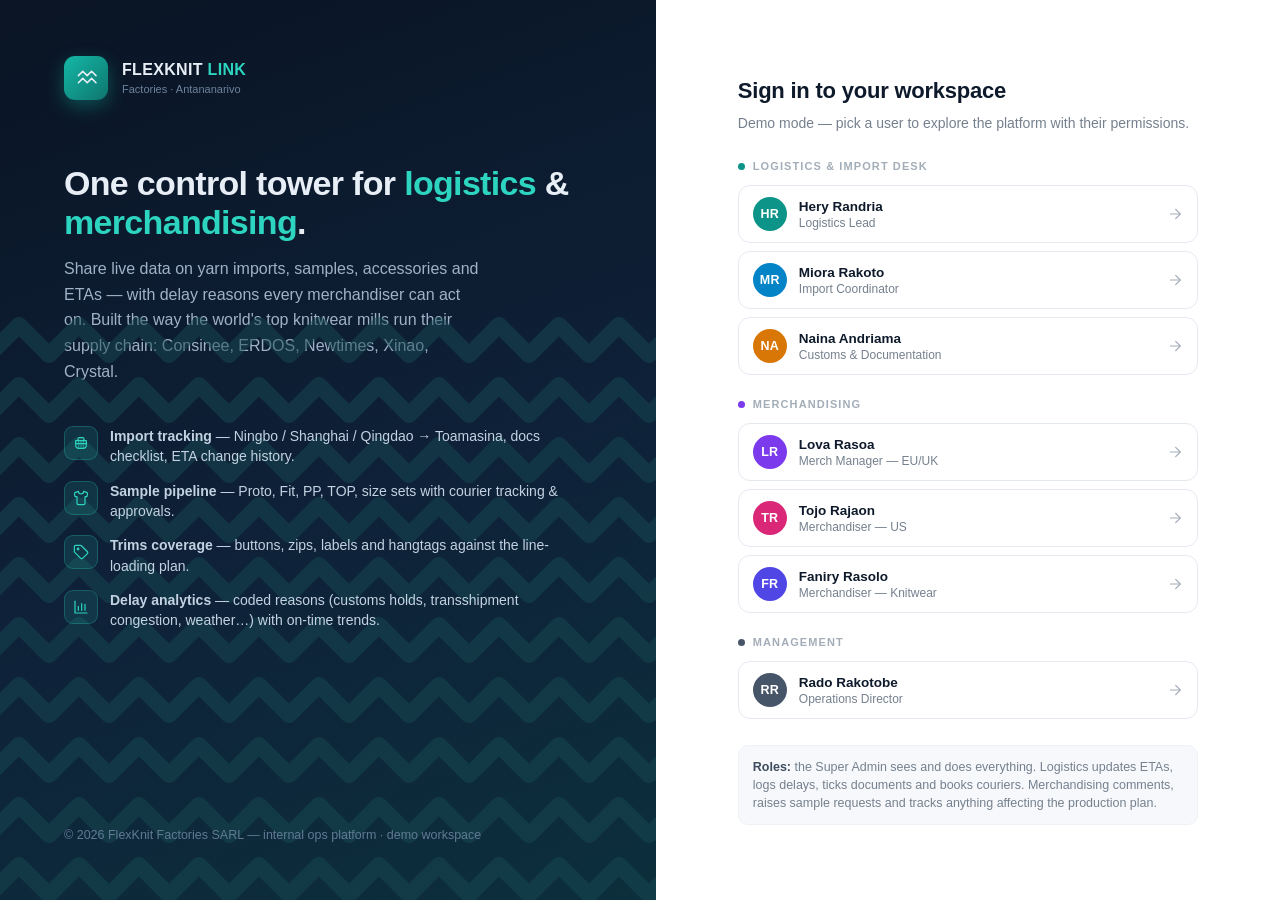
==== commit 6eaaa0f3: "Add Jeroen Stuurop — Super Admin (Flex Sales Dept); repair views.js corruption" ====
--- a/docs/index.html
+++ b/docs/index.html
@@ -149,6 +149,7 @@
 .role-logistics{background:var(--teal-bg);color:var(--accent-ink)}
 .role-merchandising{background:var(--violet-bg);color:var(--violet)}
 .role-admin{background:var(--slate-bg);color:#475569}
+.role-superadmin{background:#ffe8d9;color:#c2410c}
 
 /* ============================ BUTTONS ============================ */
 .btn{display:inline-flex;align-items:center;gap:7px;font-size:13px;font-weight:700;border-radius:9px;padding:8.5px 14px;transition:.14s;border:1.5px solid transparent}
@@ -392,7 +393,8 @@
     { id: 'u4', name: 'Lova Rasoa',     role: 'merchandising', title: 'Merch Manager — EU/UK',     color: '#7c3aed' },
     { id: 'u5', name: 'Tojo Rajaon',    role: 'merchandising', title: 'Merchandiser — US',         color: '#db2777' },
     { id: 'u6', name: 'Faniry Rasolo',  role: 'merchandising', title: 'Merchandiser — Knitwear',   color: '#4f46e5' },
-    { id: 'u7', name: 'Rado Rakotobe',  role: 'admin',         title: 'Operations Director',       color: '#475569' }
+    { id: 'u7', name: 'Rado Rakotobe',  role: 'admin',         title: 'Operations Director',       color: '#475569' },
+    { id: 'u8', name: 'Jeroen Stuurop', role: 'superadmin',    title: 'Super Admin · Flex Sales Dept', color: '#c2410c' }
   ];
 
   const catalog = {
@@ -697,7 +699,7 @@
             <span class="up-go">${icon('arrow', 16)}</span>
           </button>`).join('')}
       `).join('')}
-      <div class="login-note"><b>Roles:</b> logistics can update ETAs, log delays, tick documents and book couriers. Merchandising comments, raises sample requests and tracks anything affecting the production plan.</div>
+      <div class="login-note"><b>Roles:</b> the Super Admin sees and does everything. Logistics updates ETAs, logs delays, ticks documents and books couriers. Merchandising comments, raises sample requests and tracks anything affecting the production plan.</div>
     </div></div>
   </div>`;
 }
@@ -1011,7 +1013,7 @@
 function cm(c) {
   const u = user(c.by) || { name: 'System', color: '#94a3b8', role: 'system' };
   return `<div class="cm">${avatar(u)}
-    <div class="cm-bubble"><div class="cm-h"><b>${esc(u.name)}</b><span class="role-badge role-${u.role}">${u.role}</span><time>${ago(c.at)}</time></div>${esc(c.text)}</div>
+    <div class="cm-bubble"><div class="cm-h"><b>${esc(u.name)}</b><span class="role-badge role-${u.role}">${esc(roleLabel(u.role))}</span><time>${ago(c.at)}</time></div>${esc(c.text)}</div>
   </div>`;
 }
 
@@ -1717,6 +1719,7 @@
 
 const catalog = () => S.state.catalog;
 const user = id => S.state.users.find(u => u.id === id);
+const roleLabel = r => ({ superadmin: 'Super Admin', logistics: 'Logistics', merchandising: 'Merchandising', admin: 'Management', system: 'System' }[r] || (r || 'System'));
 const avatar = (u, cls) => `<span class="avatar ${cls || ''}" style="background:${u.color}" title="${esc(u.name)}">${initials(u.name)}</span>`;
 const can = () => S.user && S.user.role !== 'merchandising'; // logistics & admin can operate
 const delayLabel = code => { const r = catalog().delayReasons.find(d => d.code === code); return r ? `${r.code} · ${r.label}` : (code || '—'); };
@@ -1864,7 +1867,7 @@
       </nav>
       <div class="side-foot">
         <button class="who" data-action="logout" title="Switch user">
-          ${avatar(u)}<span><span class="wn">${esc(u.name)}</span><span class="wr">${u.role}</span></span>
+          ${avatar(u)}<span><span class="wn">${esc(u.name)}</span><span class="wr">${roleLabel(u.role)}</span></span>
           <span class="out">${icon('out', 16)}</span>
         </button>
       </div>
@@ -1914,7 +1917,7 @@
   const act = el.dataset.action, id = el.dataset.id;
   const A = {
     'nav': () => setRoute(el.dataset.nav),
-    'login': () => { S.user = S.state.users.find(u => u.id === el.dataset.id); lsSet('fk-user', S.user.id); renderShell(); toast(`Welcome, ${S.user.name.split(' ')[0]} — signed in as ${S.user.role}`); },
+    'login': () => { S.user = S.state.users.find(u => u.id === el.dataset.id); lsSet('fk-user', S.user.id); renderShell(); toast(`Welcome, ${S.user.name.split(' ')[0]} — signed in as ${roleLabel(S.user.role)}`); },
     'logout': () => { S.user = null; lsDel('fk-user'); renderLogin(); },
     'notifs': () => { S.notifOpen = !S.notifOpen; $('#notif-pop').innerHTML = S.notifOpen ? notifPopHtml() : ''; },
     'notif-go': () => {
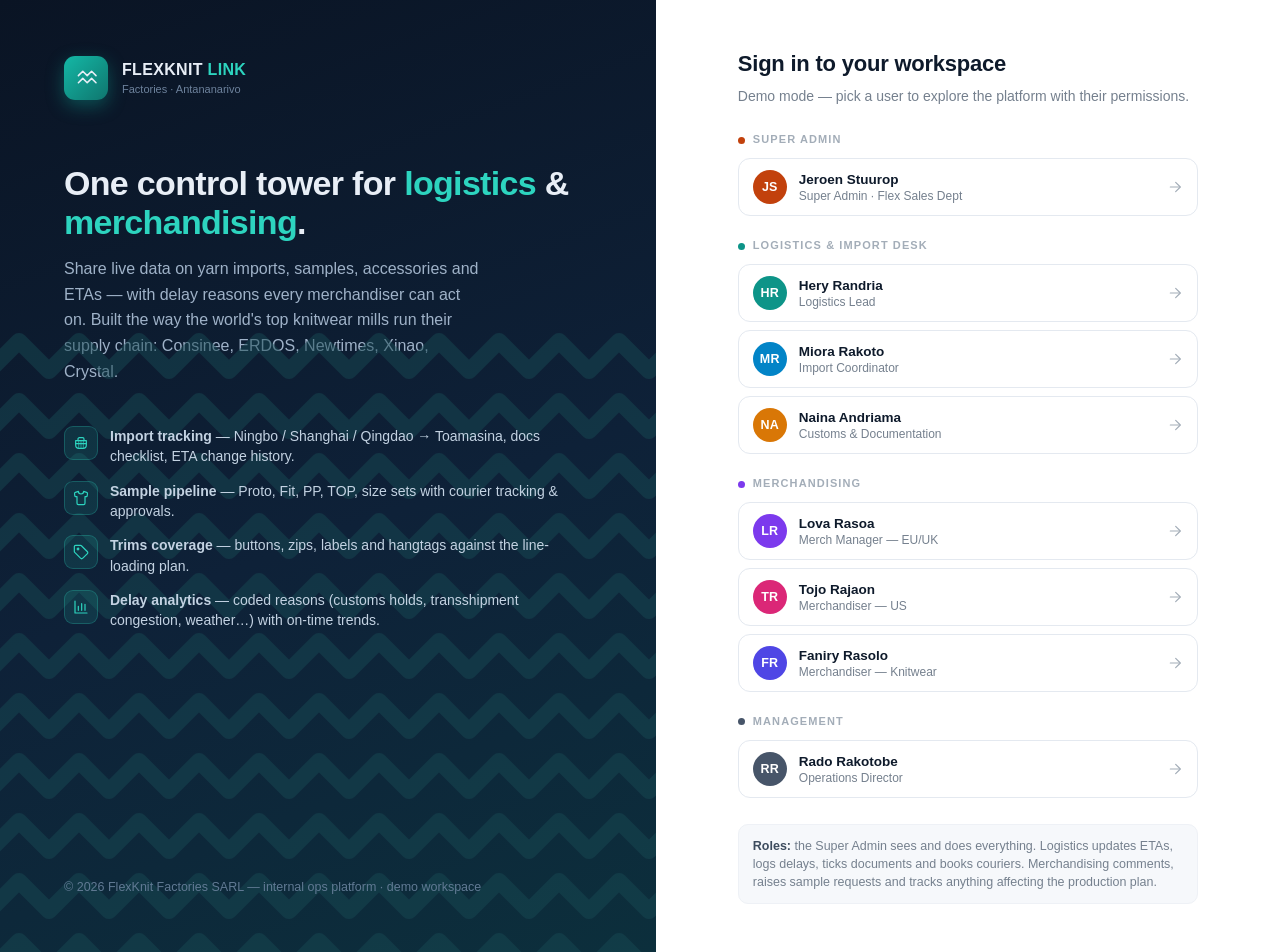
==== commit 378ff37b: "Login groups: add Super Admin group to sign-in screen" ====
--- a/docs/index.html
+++ b/docs/index.html
@@ -665,6 +665,7 @@
 /* ============================ LOGIN ============================ */
 function viewLogin() {
   const groups = [
+    { key: 'superadmin', label: 'Super Admin', color: '#c2410c' },
     { key: 'logistics', label: 'Logistics & Import desk', color: '#0d9488' },
     { key: 'merchandising', label: 'Merchandising', color: '#7c3aed' },
     { key: 'admin', label: 'Management', color: '#475569' }
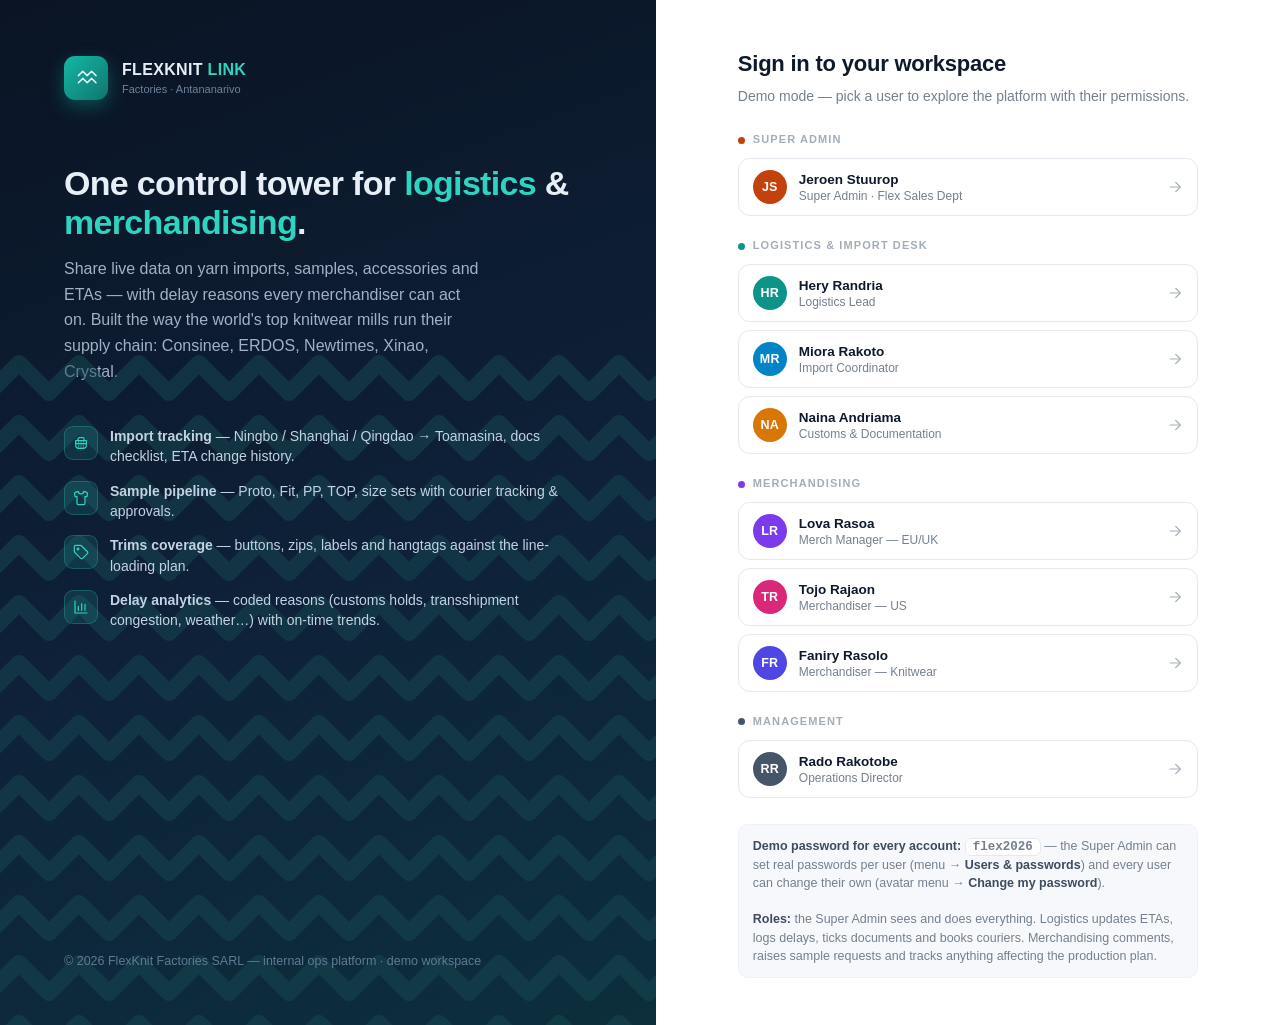
==== commit e4ca00b7: "Password auth + user management + own-data mode - login screen with password (default flex2026, SHA-" ====
--- a/docs/index.html
+++ b/docs/index.html
@@ -369,6 +369,17 @@
   .gsearch{display:none}
 }
 
+/* ============================ AUTH & MENUS ============================ */
+.user-pick.picked{border-color:var(--accent);background:#f0fbfa;box-shadow:0 0 0 3px rgba(13,148,136,.12)}
+.login-pass{margin-top:14px;background:#f6f8fb;border:1px solid var(--border2);border-radius:12px;padding:14px;display:flex;flex-direction:column;gap:8px;animation:pop .15s ease}
+.login-err{color:var(--red-ink);background:var(--red-bg);border:1px solid #f5caca;border-radius:8px;padding:7px 11px;font-size:12.5px;font-weight:600;display:flex;gap:7px;align-items:center}
+.menu-row{display:flex;align-items:center;gap:12px;padding:12px 14px;border:1.5px solid var(--border);border-radius:11px;background:#fff;text-align:left;transition:.13s;width:100%;color:var(--ink)}
+.menu-row:hover{border-color:var(--accent);background:#f6fdfc;transform:translateY(-1px);box-shadow:var(--shadow)}
+.menu-row b{font-size:13.5px}
+.menu-row svg{flex:none;color:var(--accent)}
+.menu-row span{min-width:0;flex:1}
+.menu-row:hover svg{color:var(--accent-ink)}
+
 </style>
 </head>
 <body>
@@ -387,14 +398,14 @@
 
 function build() {
   const users = [
-    { id: 'u1', name: 'Hery Randria',   role: 'logistics',     title: 'Logistics Lead',            color: '#0d9488' },
-    { id: 'u2', name: 'Miora Rakoto',   role: 'logistics',     title: 'Import Coordinator',        color: '#0284c7' },
-    { id: 'u3', name: 'Naina Andriama', role: 'logistics',     title: 'Customs & Documentation',   color: '#d97706' },
-    { id: 'u4', name: 'Lova Rasoa',     role: 'merchandising', title: 'Merch Manager — EU/UK',     color: '#7c3aed' },
-    { id: 'u5', name: 'Tojo Rajaon',    role: 'merchandising', title: 'Merchandiser — US',         color: '#db2777' },
-    { id: 'u6', name: 'Faniry Rasolo',  role: 'merchandising', title: 'Merchandiser — Knitwear',   color: '#4f46e5' },
-    { id: 'u7', name: 'Rado Rakotobe',  role: 'admin',         title: 'Operations Director',       color: '#475569' },
-    { id: 'u8', name: 'Jeroen Stuurop', role: 'superadmin',    title: 'Super Admin · Flex Sales Dept', color: '#c2410c' }
+    { id: 'u1', name: 'Hery Randria',   role: 'logistics',     title: 'Logistics Lead',            color: '#0d9488', passHash: '11d3bf68eeac637c516d4f7eda95442f327ec53d316fedad315877f8b0e57c04' },
+    { id: 'u2', name: 'Miora Rakoto',   role: 'logistics',     title: 'Import Coordinator',        color: '#0284c7', passHash: '11d3bf68eeac637c516d4f7eda95442f327ec53d316fedad315877f8b0e57c04' },
+    { id: 'u3', name: 'Naina Andriama', role: 'logistics',     title: 'Customs & Documentation',   color: '#d97706', passHash: '11d3bf68eeac637c516d4f7eda95442f327ec53d316fedad315877f8b0e57c04' },
+    { id: 'u4', name: 'Lova Rasoa',     role: 'merchandising', title: 'Merch Manager — EU/UK',     color: '#7c3aed', passHash: '11d3bf68eeac637c516d4f7eda95442f327ec53d316fedad315877f8b0e57c04' },
+    { id: 'u5', name: 'Tojo Rajaon',    role: 'merchandising', title: 'Merchandiser — US',         color: '#db2777', passHash: '11d3bf68eeac637c516d4f7eda95442f327ec53d316fedad315877f8b0e57c04' },
+    { id: 'u6', name: 'Faniry Rasolo',  role: 'merchandising', title: 'Merchandiser — Knitwear',   color: '#4f46e5', passHash: '11d3bf68eeac637c516d4f7eda95442f327ec53d316fedad315877f8b0e57c04' },
+    { id: 'u7', name: 'Rado Rakotobe',  role: 'admin',         title: 'Operations Director',       color: '#475569', passHash: '11d3bf68eeac637c516d4f7eda95442f327ec53d316fedad315877f8b0e57c04' },
+    { id: 'u8', name: 'Jeroen Stuurop', role: 'superadmin',    title: 'Super Admin · Flex Sales Dept', color: '#c2410c', passHash: '11d3bf68eeac637c516d4f7eda95442f327ec53d316fedad315877f8b0e57c04' }
   ];
 
   const catalog = {
@@ -646,7 +657,7 @@
   return {
     meta: {
       company: 'FlexKnit Factories', app: 'FlexKnit Link', tagline: 'Logistics × Merchandising Control Tower',
-      site: 'Antananarivo · Madagascar', hub: 'Toamasina Port', seededAt: new Date().toISOString()
+      site: 'Antananarivo · Madagascar', hub: 'Toamasina Port', mode: 'demo', seededAt: new Date().toISOString()
     },
     users, catalog, shipments, samples, accessories, activity
   };
@@ -694,18 +705,43 @@
       ${groups.map(g => `
         <div class="team-head"><span class="dot" style="background:${g.color}"></span>${g.label}</div>
         ${S.state.users.filter(u => u.role === g.key).map(u => `
-          <button class="user-pick" data-action="login" data-id="${u.id}">
+          <button class="user-pick ${S.loginUser === u.id ? 'picked' : ''}" data-action="pick-user" data-id="${u.id}">
             ${avatar(u)}
             <span><span class="up-name">${esc(u.name)}</span><br><span class="up-title">${esc(u.title)}</span></span>
-            <span class="up-go">${icon('arrow', 16)}</span>
+            <span class="up-go">${icon(S.loginUser === u.id ? 'check' : 'arrow', 16)}</span>
           </button>`).join('')}
       `).join('')}
-      <div class="login-note"><b>Roles:</b> the Super Admin sees and does everything. Logistics updates ETAs, logs delays, ticks documents and books couriers. Merchandising comments, raises sample requests and tracks anything affecting the production plan.</div>
+      ${S.loginUser ? (() => {
+        const su = S.state.users.find(x => x.id === S.loginUser);
+        return `<form data-form="login" class="login-pass">
+          <input type="hidden" name="uid" value="${su.id}">
+          <label class="fld"><label>Password for <b>${esc(su.name)}</b></label>
+          <input type="password" id="login-pass" name="pass" required placeholder="Enter password" autocomplete="current-password"></label>
+          ${S.loginErr ? `<div class="login-err">${icon('alert', 14)} ${esc(S.loginErr)}</div>` : ''}
+          <button class="btn btn-primary" style="width:100%;justify-content:center;margin-top:4px">Sign in ${icon('arrow', 15)}</button>
+        </form>`;
+      })() : ''}
+      <div class="login-note"><b>Demo password for every account:</b> <code style="background:#fff;border:1px solid var(--border);padding:1px 7px;border-radius:6px;font-weight:700">flex2026</code> — the Super Admin can set real passwords per user (menu → <b>Users &amp; passwords</b>) and every user can change their own (avatar menu → <b>Change my password</b>).<br><br>
+      <b>Roles:</b> the Super Admin sees and does everything. Logistics updates ETAs, logs delays, ticks documents and books couriers. Merchandising comments, raises sample requests and tracks anything affecting the production plan.</div>
     </div></div>
   </div>`;
 }
 
 /* ============================ SHARED BITS ============================ */
+function buyerList() {
+  const set = new Set(catalog().buyers);
+  S.state.shipments.forEach(s => set.add(s.buyer));
+  S.state.samples.forEach(s => set.add(s.buyer));
+  return [...set].sort();
+}
+function supplierList() {
+  const set = new Set();
+  catalog().suppliers.forEach(s => set.add(s.name));
+  S.state.shipments.forEach(s => set.add(s.supplier.name));
+  S.state.accessories.forEach(a => set.add(a.supplier));
+  return [...set].sort();
+}
+
 function routeViz(s) {
   const modeIc = s.mode === 'Air' ? icon('plane', 15) : icon('anchor', 15);
   return `<div class="routeviz">
@@ -722,7 +758,7 @@
   return `
     <label class="tsearch">${icon('search', 14)}<input placeholder="Search shipment, PO, supplier…" value="${esc(S.q)}" data-input="gq"></label>
     <select class="tsel" data-filter="shipStatus">${opt('All', 'All statuses', !f.shipStatus || f.shipStatus === 'All')}${c.shipmentStatuses.map(s => opt(s, s, f.shipStatus === s)).join('')}</select>
-    <select class="tsel" data-filter="buyer">${opt('All', 'All buyers', !f.buyer || f.buyer === 'All')}${c.buyers.map(b => opt(b, b, f.buyer === b)).join('')}</select>
+    <select class="tsel" data-filter="buyer">${opt('All', 'All buyers', !f.buyer || f.buyer === 'All')}${buyerList().map(b => opt(b, b, f.buyer === b)).join('')}</select>
     <select class="tsel" data-filter="mode">${opt('All', 'Sea + Air', !f.mode || f.mode === 'All')}${opt('Sea', 'Sea', f.mode === 'Sea')}${opt('Air', 'Air', f.mode === 'Air')}</select>
     <select class="tsel" data-filter="flag">${opt('all', 'All shipments', !f.flag || f.flag === 'all')}${opt('delayed', 'Delayed only', f.flag === 'delayed')}${opt('watch', 'ETA ≤ 7 days', f.flag === 'watch')}</select>`;
 }
@@ -1062,10 +1098,10 @@
     <form data-form="new-shipment" class="m-b frm">
       <div class="frow">
         <div class="fld"><label>PO number <span class="req">*</span></label><input name="po" required placeholder="PO-26xxx"></div>
-        <div class="fld"><label>Buyer <span class="req">*</span></label><select name="buyer" required>${c.buyers.map(b => `<option>${b}</option>`).join('')}</select></div>
+        <div class="fld"><label>Buyer <span class="req">*</span></label><input name="buyer" list="dl-buyers" required placeholder="Type or pick a buyer"><datalist id="dl-buyers">${buyerList().map(b => `<option value="${esc(b)}">`).join('')}</datalist></div>
       </div>
       <div class="frow">
-        <div class="fld"><label>Supplier <span class="req">*</span></label><select name="supplier" required>${c.suppliers.map(s => `<option>${esc(s.name)} — ${esc(s.city)}</option>`).join('')}</select></div>
+        <div class="fld"><label>Supplier <span class="req">*</span></label><input name="supplier" list="dl-suppliers" required placeholder="Type or pick a supplier"><datalist id="dl-suppliers">${supplierList().map(s => `<option value="${esc(s)}">`).join('')}</datalist></div>
         <div class="fld"><label>Commodity <span class="req">*</span></label><input name="commodity" required placeholder="e.g. Cashmere 2/26 · camel"></div>
       </div>
       <div class="frow frow">
@@ -1103,7 +1139,7 @@
   return `
   <div class="toolbar">
     <label class="tsearch">${icon('search', 14)}<input placeholder="Search style, buyer, tracking…" value="${esc(S.q)}" data-input="gq"></label>
-    <select class="tsel" data-filter="buyer"><option value="All">All buyers</option>${catalog().buyers.map(b => `<option${S.f.buyer === b ? ' selected' : ''}>${b}</option>`).join('')}</select>
+    <select class="tsel" data-filter="buyer"><option value="All">All buyers</option>${buyerList().map(b => `<option${S.f.buyer === b ? ' selected' : ''}>${b}</option>`).join('')}</select>
     <button class="btn btn-primary" data-action="new-sample">${icon('plus', 15)} Request sample</button>
     <button class="btn btn-ghost" data-action="export" data-module="samples">${icon('download', 15)} CSV</button>
     <span class="count">${list.length} sample${list.length === 1 ? '' : 's'} in pipeline</span>
@@ -1171,7 +1207,7 @@
         <div class="fld"><label>Style name</label><input name="styleName" placeholder="Cable crewneck 12GG"></div>
       </div>
       <div class="frow">
-        <div class="fld"><label>Buyer <span class="req">*</span></label><select name="buyer" required>${c.buyers.map(b => `<option>${b}</option>`).join('')}</select></div>
+        <div class="fld"><label>Buyer <span class="req">*</span></label><input name="buyer" list="dl-buyers-2" required placeholder="Type or pick a buyer"><datalist id="dl-buyers-2">${buyerList().map(b => `<option value="${esc(b)}">`).join('')}</datalist></div>
         <div class="fld"><label>Season</label><select name="season"><option>FW26</option><option>SS27</option><option>FW27</option></select></div>
       </div>
       <div class="frow">
@@ -1274,7 +1310,7 @@
         <div class="fld"><label>Specification</label><input name="spec" placeholder="Tagua nut, matte finish"></div>
       </div>
       <div class="frow">
-        <div class="fld"><label>Supplier <span class="req">*</span></label><select name="supplier" required>${catalog().suppliers.map(s => `<option>${esc(s.name)}</option>`).join('')}</select></div>
+        <div class="fld"><label>Supplier <span class="req">*</span></label><input name="supplier" list="dl-suppliers-2" required placeholder="Type or pick a supplier"><datalist id="dl-suppliers-2">${supplierList().map(s => `<option value="${esc(s)}">`).join('')}</datalist></div>
         <div class="fld"><label>PO ref</label><input name="po" placeholder="auto-generated if empty"></div>
       </div>
       <div class="frow">
@@ -1347,7 +1383,7 @@
 
   <div class="card">
     <div class="card-h"><h3>Active delays — action board</h3><span class="sub">logistics assigns the reason code; merchandising sees the impact instantly</span>
-      <div class="right"><select class="tsel" data-filter="buyer"><option value="All">All buyers</option>${catalog().buyers.map(b => `<option${f.buyer === b ? ' selected' : ''}>${b}</option>`).join('')}</select></div></div>
+      <div class="right"><select class="tsel" data-filter="buyer"><option value="All">All buyers</option>${buyerList().map(b => `<option${f.buyer === b ? ' selected' : ''}>${b}</option>`).join('')}</select></div></div>
     <div class="tablewrap"><table>
       <thead><tr><th>Shipment</th><th>Buyer</th><th>ETA</th><th>Days late</th><th>Status</th><th>Reason code</th><th>Detail</th></tr></thead>
       <tbody>${tableRows.length ? tableRows.map(s => `
@@ -1447,7 +1483,7 @@
   <div class="toolbar">
     <label class="tsearch">${icon('search', 14)}<input placeholder="Search item, ref, supplier, buyer…" value="${esc(S.q)}" data-input="gq"></label>
     <select class="tsel" data-filter="importType">${opt('All', 'Yarn + Trims', !f.importType || f.importType === 'All')}${opt('Yarn', 'Yarn only', f.importType === 'Yarn')}${opt('Trims', 'Trims only', f.importType === 'Trims')}</select>
-    <select class="tsel" data-filter="impBuyer">${opt('All', 'All buyers', !f.impBuyer || f.impBuyer === 'All')}${catalog().buyers.map(b => opt(b, b, f.impBuyer === b)).join('')}</select>
+    <select class="tsel" data-filter="impBuyer">${opt('All', 'All buyers', !f.impBuyer || f.impBuyer === 'All')}${buyerList().map(b => opt(b, b, f.impBuyer === b)).join('')}</select>
     <select class="tsel" data-filter="importFlag">${opt('all', 'All statuses', !f.importFlag || f.importFlag === 'all')}${opt('delayed', 'Delayed / shortages', f.importFlag === 'delayed')}${opt('soon', 'Arriving ≤ 7 days', f.importFlag === 'soon')}${opt('customs', 'In customs', f.importFlag === 'customs')}</select>
     <button class="btn btn-ghost" data-action="export" data-module="shipments">${icon('download', 15)} Yarn CSV</button>
     <button class="btn btn-ghost" data-action="export" data-module="accessories">${icon('download', 15)} Trims CSV</button>
@@ -1484,6 +1520,85 @@
   </div>`;
 }
 
+
+/* ============================ ACCOUNT / DATA MODALS ============================ */
+function openUserMenu() {
+  const u = S.user;
+  openModal(`
+    <div class="m-h">${avatar(u, 'lg')}
+      <div style="min-width:0"><h2>${esc(u.name)}</h2>
+      <div class="m-sub">${esc(u.title || '')} · <span class="role-badge role-${u.role}">${esc(roleLabel(u.role))}</span></div></div>
+      <button class="icon-btn m-x" data-action="close">${icon('x', 16)}</button>
+    </div>
+    <div class="m-b" style="display:flex;flex-direction:column;gap:9px">
+      <button class="menu-row" data-action="open-chpass">${icon('lock', 16)} <span><b>Change my password</b><br><span class="td-sub">Update your own login password</span></span>${icon('arrow', 14)}</button>
+      ${isSuper() ? `<button class="menu-row" data-action="users-admin">${icon('edit', 16)} <span><b>Users &amp; passwords</b><br><span class="td-sub">Add users, set passwords — Super Admin only</span></span>${icon('arrow', 14)}</button>` : ''}
+      ${isDataAdmin() ? `<button class="menu-row" data-action="data-menu">${icon('download', 16)} <span><b>Data: backup, import &amp; demo</b><br><span class="td-sub">Export JSON, restore, clear demo / use your own data</span></span>${icon('arrow', 14)}</button>` : ''}
+      <button class="menu-row" data-action="logout" style="color:var(--red-ink)">${icon('out', 16)} <span><b>Sign out</b></span>${icon('arrow', 14)}</button>
+    </div>`, 'narrow');
+}
+function openChpass() {
+  openModal(`
+    <div class="m-h"><h2>${icon('lock', 18)} Change my password</h2><button class="icon-btn m-x" data-action="close">${icon('x', 16)}</button></div>
+    <form data-form="chpass" class="m-b frm">
+      <div class="fld"><label>Current password <span class="req">*</span></label><input type="password" name="current" required autocomplete="current-password"></div>
+      <div class="frow">
+        <div class="fld"><label>New password <span class="req">*</span></label><input type="password" name="next" required minlength="6" autocomplete="new-password"></div>
+        <div class="fld"><label>Confirm new <span class="req">*</span></label><input type="password" name="confirm" required minlength="6" autocomplete="new-password"></div>
+      </div>
+      <div class="fhelp">Minimum 6 characters. You stay signed in on this device.</div>
+      <div class="m-f"><button type="button" class="btn btn-ghost" data-action="close">Cancel</button><button class="btn btn-primary">Update password</button></div>
+    </form>`, 'narrow');
+}
+function openUsersAdmin() {
+  const groups = [['superadmin', 'Super Admin'], ['logistics', 'Logistics'], ['merchandising', 'Merchandising'], ['admin', 'Management']];
+  openModal(`
+    <div class="m-h"><h2>${icon('edit', 18)} Users &amp; passwords</h2><button class="icon-btn m-x" data-action="close">${icon('x', 16)}</button></div>
+    <div class="m-b">
+      ${S.state.users.map(u => `
+        <div class="doc-row" style="margin-bottom:8px">
+          ${avatar(u)}
+          <span style="min-width:0"><span class="doc-name">${esc(u.name)}</span> <span class="role-badge role-${u.role}">${esc(roleLabel(u.role))}</span><br><span class="td-sub">${esc(u.title || '')}${u.id === S.user.id ? ' · you' : ''}</span></span>
+          <form data-form="set-pass" style="margin-left:auto;display:flex;gap:6px;align-items:center">
+            <input type="hidden" name="id" value="${u.id}">
+            <input type="password" name="pass" placeholder="New password" minlength="6" required style="border:1.5px solid var(--border);border-radius:8px;padding:6px 10px;font-size:12.5px;width:150px">
+            <button class="btn btn-ghost btn-sm">Set</button>
+          </form>
+        </div>`).join('')}
+      <hr class="mut-line">
+      <h4 style="font-size:13px;font-weight:800;margin-bottom:10px">Add a user</h4>
+      <form data-form="add-user" class="frm" style="gap:10px">
+        <div class="frow">
+          <div class="fld"><label>Full name <span class="req">*</span></label><input name="name" required placeholder="e.g. Marie Dubois"></div>
+          <div class="fld"><label>Job title</label><input name="title" placeholder="e.g. Merchandiser — EU"></div>
+        </div>
+        <div class="fld"><label>Role <span class="req">*</span></label>
+          <select name="role" required>${groups.map(([k, l]) => `<option value="${k}">${l}</option>`).join('')}</select></div>
+        <div class="fhelp">New users start with the default password <b>flex2026</b> — set a real one above after adding.</div>
+        <div style="display:flex;justify-content:flex-end"><button class="btn btn-primary btn-sm">${icon('plus', 14)} Add user</button></div>
+      </form>
+    </div>`, 'mid');
+}
+function openDataMenu() {
+  const mode = (S.state.meta && S.state.meta.mode) || 'demo';
+  const n = S.state.shipments.length, m = S.state.samples.length, a = S.state.accessories.length;
+  openModal(`
+    <div class="m-h"><h2>${icon('download', 18)} Data — backup, import &amp; demo</h2><button class="icon-btn m-x" data-action="close">${icon('x', 16)}</button></div>
+    <div class="m-b" style="display:flex;flex-direction:column;gap:9px">
+      <div class="kv-inline" style="background:#f6f8fb;border:1px solid var(--border2);border-radius:10px;padding:10px 14px">
+        Workspace mode: ${mode === 'demo' ? chip('DEMO DATA', 'teal') : chip('YOUR OWN TEST DATA', 'amber')} ·
+        <b>${n}</b> shipments · <b>${m}</b> samples · <b>${a}</b> trims POs
+        ${mode === 'demo' ? '<br><span class="td-sub">Demo regenerates fresh dates each day. Clear it to keep your own entries permanently.</span>' : '<br><span class="td-sub">Custom mode: your data is kept as-is and never overwritten by the demo.</span>'}
+      </div>
+      <button class="menu-row" data-action="export-json">${icon('download', 16)} <span><b>Export JSON backup</b><br><span class="td-sub">Full workspace in one file — keep it safe, share it, re-import it</span></span>${icon('arrow', 14)}</button>
+      ${isDataAdmin() ? `
+      <label class="menu-row" style="cursor:pointer">${icon('refresh', 16)} <span><b>Import JSON backup</b><br><span class="td-sub">Restore from a flexknit-backup-*.json file (replaces current data)</span></span>${icon('arrow', 14)}
+        <input type="file" id="import-file" accept=".json,application/json" style="display:none"></label>
+      <button class="menu-row" data-action="clear-data">${icon('alert', 16)} <span><b>Clear demo data — use my own test data</b><br><span class="td-sub">Empties shipments, samples &amp; trims. Accounts stay. You enter fresh data (kept permanently).</span></span>${icon('arrow', 14)}</button>
+      <button class="menu-row" data-action="load-demo">${icon('grid', 16)} <span><b>Load demo data</b><br><span class="td-sub">Bring back the full FlexKnit demo workspace</span></span>${icon('arrow', 14)}</button>` : ''}
+    </div>`, 'narrow');
+}
+
 </script>
 <script>
 /* ==================== APP ENGINE (boots on DOMContentLoaded) ==================== */
@@ -1494,12 +1609,67 @@
    View templates live in views.js.
    ============================================================ */
 
-const S = { state: null, user: null, route: 'dashboard', q: '', f: {}, shipTab: 'overview', notifOpen: false, modal: null };
+const S = { state: null, user: null, route: 'dashboard', q: '', f: {}, shipTab: 'overview', notifOpen: false, modal: null, loginUser: null, loginErr: null };
 
 /* ---------------- helpers ---------------- */
 const $  = (sel, el) => (el || document).querySelector(sel);
 const $$ = (sel, el) => Array.from((el || document).querySelectorAll(sel));
 const esc = s => String(s ?? '').replace(/[&<>"']/g, c => ({ '&': '&amp;', '<': '&lt;', '>': '&gt;', '"': '&quot;', "'": '&#39;' }[c]));
+/* dependency-free SHA-256 (verified against Node crypto) — for password auth */
+function sha256(str) {
+  const ascii = unescape(encodeURIComponent(str));
+  function rr(v, a) { return (v >>> a) | (v << (32 - a)); }
+  const maxWord = Math.pow(2, 32);
+  let result = '';
+  const words = [], bitLen = ascii.length * 8;
+  const hash = [], k = [];
+  let pc = 0;
+  const isComposite = {};
+  for (let cand = 2; pc < 64; cand++) {
+    if (!isComposite[cand]) {
+      for (let i = 0; i < 313; i += cand) isComposite[i] = cand;
+      hash[pc] = (Math.pow(cand, 0.5) * maxWord) | 0;
+      k[pc++] = (Math.pow(cand, 1 / 3) * maxWord) | 0;
+    }
+  }
+  let a2 = ascii + '\x80';
+  while (a2.length % 64 - 56) a2 += '\x00';
+  for (let i = 0; i < a2.length; i++) words[i >> 2] |= a2.charCodeAt(i) << ((3 - i) % 4) * 8;
+  words[words.length] = (bitLen / maxWord) | 0;
+  words[words.length] = bitLen;
+  for (let j = 0; j < words.length;) {
+    const w = words.slice(j, j += 16);
+    for (let i = 16; i < 64; i++) {
+      const w15 = w[i - 15], w2 = w[i - 2];
+      const s0 = rr(w15, 7) ^ rr(w15, 18) ^ (w15 >>> 3);
+      const s1 = rr(w2, 17) ^ rr(w2, 19) ^ (w2 >>> 10);
+      w[i] = (w[i - 16] + s0 + w[i - 7] + s1) | 0;
+    }
+    let a = hash[0], b = hash[1], c = hash[2], d = hash[3], e = hash[4], f = hash[5], g = hash[6], h = hash[7];
+    for (let i = 0; i < 64; i++) {
+      const S1 = rr(e, 6) ^ rr(e, 11) ^ rr(e, 25);
+      const ch = (e & f) ^ (~e & g);
+      const t1 = (h + S1 + ch + k[i] + w[i]) | 0;
+      const S0 = rr(a, 2) ^ rr(a, 13) ^ rr(a, 22);
+      const maj = (a & b) ^ (a & c) ^ (b & c);
+      const t2 = (S0 + maj) | 0;
+      h = g; g = f; f = e; e = (d + t1) | 0;
+      d = c; c = b; b = a; a = (t1 + t2) | 0;
+    }
+    for (let i = 0; i < 8; i++) hash[i] = (hash[i] + [a, b, c, d, e, f, g, h][i]) | 0;
+  }
+  for (let i = 0; i < 8; i++)
+    for (let j2 = 3; j2 + 1; j2--) {
+      const b2 = (hash[i] >> (j2 * 8)) & 255;
+      result += (b2 >> 4).toString(16) + (b2 & 15).toString(16);
+    }
+  return result;
+}
+const DEFAULT_HASH = '11d3bf68eeac637c516d4f7eda95442f327ec53d316fedad315877f8b0e57c04'; // sha256('flex2026')
+const checkPass = (u, pass) => sha256(pass) === (u.passHash || DEFAULT_HASH);
+const isSuper = () => S.user && S.user.role === 'superadmin';
+const isDataAdmin = () => S.user && (S.user.role === 'superadmin' || S.user.role === 'admin');
+
 
 function parseD(s) { if (!s) return null; const [y, m, d] = s.split('-').map(Number); return new Date(y, m - 1, d); }
 function diffDays(a, b) { return Math.round((parseD(a) - parseD(b)) / 864e5); }
@@ -1522,18 +1692,15 @@
 const LS_KEY = 'fk-standalone-state-v1';
 function lsOk() { try { localStorage.setItem('__fk_t', '1'); localStorage.removeItem('__fk_t'); return true; } catch (e) { return false; } }
 function loadState() {
-  if (lsOk()) {
-    try {
-      const raw = localStorage.getItem(LS_KEY);
-      if (raw) {
-        const st = JSON.parse(raw);
-        if (st.meta && st.meta.seededAt && st.meta.seededAt.slice(0, 10) === todayISO()) { S.state = st; return st; }
-      }
-    } catch (e) {}
-  }
-  const fresh = FlexSeed.build();
-  S.state = fresh; saveState();
-  return fresh;
+  let saved = null;
+  if (lsOk()) { try { const raw = localStorage.getItem(LS_KEY); if (raw) saved = JSON.parse(raw); } catch (e) {} }
+  const mode = saved && saved.meta ? (saved.meta.mode || 'demo') : 'demo';
+  const stale = !saved || !saved.meta || (mode !== 'custom' && (!saved.meta.seededAt || saved.meta.seededAt.slice(0, 10) !== todayISO()));
+  if (!stale) { S.state = saved; return saved; }
+  const st = FlexSeed.build();
+  if (saved && Array.isArray(saved.users) && saved.users.length) st.users = saved.users; // keep accounts & passwords
+  S.state = st; saveState();
+  return st;
 }
 function saveState(st) { if (lsOk()) { try { localStorage.setItem(LS_KEY, JSON.stringify(st || S.state)); } catch (e) {} } }
 function logAct(module, refId, action, detail, userId) {
@@ -1570,7 +1737,59 @@
   const method = opts.method || 'GET';
   const b = opts.body ? JSON.parse(opts.body) : {};
   if (method === 'GET' && path === '/api/state') { if (!S.state) loadState(); return S.state; }
-  if (method === 'POST' && path === '/api/reset') { S.state = FlexSeed.build(); saveState(); return { ok: true }; }
+  if (method === 'POST' && path === '/api/reset') {
+    const actor = S.state.users.find(u => u.id === b.userId);
+    if (!actor || !['superadmin', 'admin', 'logistics'].includes(actor.role)) throw new Error('Not allowed.');
+    const keepUsers = S.state.users;
+    S.state = FlexSeed.build(); S.state.users = keepUsers; saveState(); return { ok: true, mode: 'demo' };
+  }
+  if (method === 'POST' && path === '/api/login') {
+    const u = S.state.users.find(x => x.id === b.id);
+    if (!u || !b.passHash || u.passHash !== b.passHash) throw new Error('Wrong password for this account.');
+    return { ok: true, user: u };
+  }
+  if (method === 'POST' && path === '/api/users') {
+    const actor = S.state.users.find(u => u.id === b.userId);
+    if (!actor || actor.role !== 'superadmin') throw new Error('Only the Super Admin can add users.');
+    const nu = b.user || {};
+    if (!nu.name || !nu.role) throw new Error('Name and role are required.');
+    if (S.state.users.some(x => x.name.toLowerCase() === String(nu.name).toLowerCase())) throw new Error('A user with this name already exists.');
+    const palette = ['#0d9488', '#0284c7', '#d97706', '#7c3aed', '#db2777', '#4f46e5', '#c2410c', '#15803d', '#be185d', '#475569'];
+    let mx = 0; S.state.users.forEach(x => { const n = +String(x.id).replace(/\D/g, '') || 0; if (n > mx) mx = n; });
+    const item = { id: 'u' + (mx + 1), name: String(nu.name).slice(0, 60), role: nu.role, title: String(nu.title || '').slice(0, 80), color: palette[Math.floor(Math.random() * palette.length)], passHash: nu.passHash || DEFAULT_HASH };
+    S.state.users.push(item);
+    logAct('system', item.id, 'User added', item.name + ' — ' + item.role, b.userId);
+    saveState(); return { user: item };
+  }
+  let um = path.match(/^\/api\/users\/([^/]+)\/pass$/);
+  if (um && method === 'POST') {
+    const target = S.state.users.find(x => x.id === decodeURIComponent(um[1]));
+    if (!target) throw new Error('user not found');
+    if (b.userId !== target.id) {
+      const actor = S.state.users.find(u => u.id === b.userId);
+      if (!actor || actor.role !== 'superadmin') throw new Error('Not allowed.');
+    }
+    if (!b.passHash || String(b.passHash).length !== 64) throw new Error('Invalid password hash.');
+    target.passHash = b.passHash;
+    logAct('system', target.id, 'Password changed', 'Password updated for ' + target.name, b.userId);
+    saveState(); return { ok: true };
+  }
+  if (method === 'POST' && path === '/api/clear') {
+    const actor = S.state.users.find(u => u.id === b.userId);
+    if (!actor || !['superadmin', 'admin'].includes(actor.role)) throw new Error('Only the Super Admin or Management can clear the workspace.');
+    S.state.shipments = []; S.state.samples = []; S.state.accessories = []; S.state.activity = [];
+    logAct('system', 'workspace', 'Workspace cleared', 'Demo data removed — ready for your own test data.', b.userId);
+    S.state.meta.mode = 'custom'; S.state.meta.clearedAt = new Date().toISOString();
+    saveState(); return { ok: true, mode: 'custom' };
+  }
+  if (method === 'POST' && path === '/api/import') {
+    const actor = S.state.users.find(u => u.id === b.userId);
+    if (!actor || !['superadmin', 'admin'].includes(actor.role)) throw new Error('Only the Super Admin or Management can import data.');
+    const st = b.state;
+    if (!st || typeof st !== 'object' || !Array.isArray(st.users) || !st.users.length || !Array.isArray(st.shipments) || !Array.isArray(st.samples) || !Array.isArray(st.accessories) || !st.catalog) throw new Error('Invalid backup file.');
+    st.meta = st.meta || {}; st.meta.mode = 'custom'; st.meta.importedAt = new Date().toISOString();
+    S.state = st; saveState(); return { ok: true, mode: 'custom' };
+  }
 
   let m;
   if (method === 'POST' && path === '/api/shipments') {
@@ -1661,6 +1880,16 @@
   if (path.startsWith('/api/export')) { downloadCSV(new URLSearchParams(path.split('?')[1] || '').get('module') || 'shipments'); return { ok: true }; }
   throw new Error('Unknown route: ' + path);
 }
+function downloadJson(obj, name) {
+  try {
+    const a = document.createElement('a');
+    a.href = URL.createObjectURL(new Blob([JSON.stringify(obj, null, 2)], { type: 'application/json' }));
+    a.download = name;
+    document.body.appendChild(a); a.click(); a.remove();
+    toast('Backup downloaded');
+  } catch (e) { toast('Download blocked in this preview — download the HTML file and open in your browser', 'err'); }
+}
+
 /* storage-safe helpers (localStorage throws in sandboxed/opaque-origin contexts) */
 const lsGet = k => { try { return localStorage.getItem(k); } catch (e) { return null; } };
 const lsSet = (k, v) => { try { localStorage.setItem(k, v); } catch (e) {} };
@@ -1867,7 +2096,7 @@
         ).join('')}
       </nav>
       <div class="side-foot">
-        <button class="who" data-action="logout" title="Switch user">
+        <button class="who" data-action="user-menu" title="Account, data & sign out">
           ${avatar(u)}<span><span class="wn">${esc(u.name)}</span><span class="wr">${roleLabel(u.role)}</span></span>
           <span class="out">${icon('out', 16)}</span>
         </button>
@@ -1918,8 +2147,31 @@
   const act = el.dataset.action, id = el.dataset.id;
   const A = {
     'nav': () => setRoute(el.dataset.nav),
-    'login': () => { S.user = S.state.users.find(u => u.id === el.dataset.id); lsSet('fk-user', S.user.id); renderShell(); toast(`Welcome, ${S.user.name.split(' ')[0]} — signed in as ${roleLabel(S.user.role)}`); },
-    'logout': () => { S.user = null; lsDel('fk-user'); renderLogin(); },
+    'pick-user': () => { S.loginUser = el.dataset.id; S.loginErr = null; renderLogin(); setTimeout(() => { const inp = $('#login-pass'); if (inp) inp.focus(); }, 30); },
+    'logout': () => { S.user = null; lsDel('fk-session'); renderLogin(); },
+    'user-menu': () => openUserMenu(),
+    'open-chpass': () => openChpass(),
+    'users-admin': () => openUsersAdmin(),
+    'data-menu': () => openDataMenu(),
+    'export-json': () => {
+      if (!isDataAdmin()) return toast('Not allowed', 'err');
+      downloadJson(S.state, 'flexknit-backup-' + todayISO() + '.json');
+    },
+    'clear-data': () => {
+      if (!isDataAdmin()) return toast('Only Super Admin or Management can clear data', 'err');
+      if (el.dataset.arm !== '1') { el.dataset.arm = '1'; el.innerHTML = icon('alert', 15) + ' Click again to confirm — demo data will be removed'; el.classList.add('btn-danger'); return; }
+      (async () => {
+        try { await api('/api/clear', { method: 'POST', body: JSON.stringify({ userId: S.user.id }) }); S.f = {}; toast('Workspace cleared — ready for your own data'); closeModal(); await refresh(); }
+        catch (e) { toast(e.message, 'err'); }
+      })();
+    },
+    'load-demo': () => {
+      if (el.dataset.arm !== '1') { el.dataset.arm = '1'; el.innerHTML = icon('refresh', 15) + ' Click again to confirm — current data will be replaced'; el.classList.add('btn-danger'); return; }
+      (async () => {
+        try { await api('/api/reset', { method: 'POST', body: JSON.stringify({ userId: S.user.id }) }); S.f = {}; toast('Demo data loaded'); closeModal(); await refresh(); }
+        catch (e) { toast(e.message, 'err'); }
+      })();
+    },
     'notifs': () => { S.notifOpen = !S.notifOpen; $('#notif-pop').innerHTML = S.notifOpen ? notifPopHtml() : ''; },
     'notif-go': () => {
       S.notifOpen = false; $('#notif-pop').innerHTML = '';
@@ -1966,7 +2218,43 @@
   if (!f) return;
   e.preventDefault();
   const kind = f.dataset.form, fd = Object.fromEntries(new FormData(f).entries());
-  const uid = S.user.id;
+  if (kind === 'login') {
+    const u = S.state.users.find(x => x.id === S.loginUser);
+    if (!u) { S.loginErr = 'Pick an account first.'; renderLogin(); return; }
+    if (!checkPass(u, fd.pass || '')) { S.loginErr = `Wrong password for ${u.name}.`; renderLogin(); return; }
+    S.user = u; S.loginUser = null; S.loginErr = null;
+    lsSet('fk-session', u.id);
+    renderShell();
+    toast(`Welcome, ${u.name.split(' ')[0]} — signed in as ${roleLabel(u.role)}`);
+    return;
+  }
+  const uid = S.user ? S.user.id : null;
+  if (kind === 'chpass') {
+    const me = S.user;
+    if (!checkPass(me, fd.current || '')) { toast('Current password is wrong', 'err'); return; }
+    if ((fd.next || '').length < 6) { toast('New password must be at least 6 characters', 'err'); return; }
+    if (fd.next !== fd.confirm) { toast('Passwords do not match', 'err'); return; }
+    try {
+      await api(`/api/users/${me.id}/pass`, { method: 'POST', body: JSON.stringify({ userId: me.id, passHash: sha256(fd.next) }) });
+      toast('Password updated'); closeModal();
+    } catch (e) { toast(e.message, 'err'); }
+    return;
+  }
+  if (kind === 'add-user') {
+    try {
+      await api('/api/users', { method: 'POST', body: JSON.stringify({ userId: uid, user: { name: fd.name, title: fd.title, role: fd.role } }) });
+      toast('User added — default password: flex2026'); await refresh(); openUsersAdmin();
+    } catch (e) { toast(e.message, 'err'); }
+    return;
+  }
+  if (kind === 'set-pass') {
+    if ((fd.pass || '').length < 6) { toast('Password must be at least 6 characters', 'err'); return; }
+    try {
+      await api(`/api/users/${fd.id}/pass`, { method: 'POST', body: JSON.stringify({ userId: uid, passHash: sha256(fd.pass) }) });
+      toast('Password set for ' + (S.state.users.find(u => u.id === fd.id) || {}).name); closeModal();
+    } catch (e) { toast(e.message, 'err'); }
+    return;
+  }
   try {
     if (kind === 'comment-ship') {
       await api(`/api/shipments/${fd.id}/comments`, { method: 'POST', body: JSON.stringify({ userId: uid, text: fd.text }) });
@@ -2033,6 +2321,22 @@
   }
 });
 document.addEventListener('change', e => {
+  if (e.target.id === 'import-file') {
+    const file = e.target.files[0];
+    if (!file) return;
+    if (!isDataAdmin()) { toast('Only Super Admin or Management can import', 'err'); return; }
+    const rd = new FileReader();
+    rd.onload = async () => {
+      try {
+        const state = JSON.parse(rd.result);
+        await api('/api/import', { method: 'POST', body: JSON.stringify({ userId: S.user.id, state }) });
+        S.f = {}; S.q = ''; const g = $('#gq'); if (g) g.value = '';
+        toast('Backup imported — workspace updated'); closeModal(); await refresh();
+      } catch (err) { toast('Import failed: ' + (err.message || 'invalid file'), 'err'); }
+    };
+    rd.readAsText(file);
+    return;
+  }
   const el = e.target.closest('[data-filter]');
   if (el) { S.f[el.dataset.filter] = el.value; const V = { shipments: viewShipments, samples: viewSamples, accessories: viewAccessories, analytics: viewAnalytics, imports: viewImports }; if (V[S.route]) $('#view').innerHTML = V[S.route](); return; }
   const st = e.target.closest('[data-status-of]');
@@ -2054,8 +2358,8 @@
   (async () => {
     try {
       S.state = loadState();
-      const saved = lsGet('fk-user');
-      S.user = S.state.users.find(u => u.id === saved) || null;
+      const sess = lsGet('fk-session');
+      S.user = S.state.users.find(u => u.id === sess) || null;
       S.user ? renderShell() : renderLogin();
     } catch (err) {
       $('#root').innerHTML = `<div style="padding:60px;text-align:center;color:#75808e">Failed to start FlexKnit Link.<br><br><code>${esc(err.message)}</code></div>`;
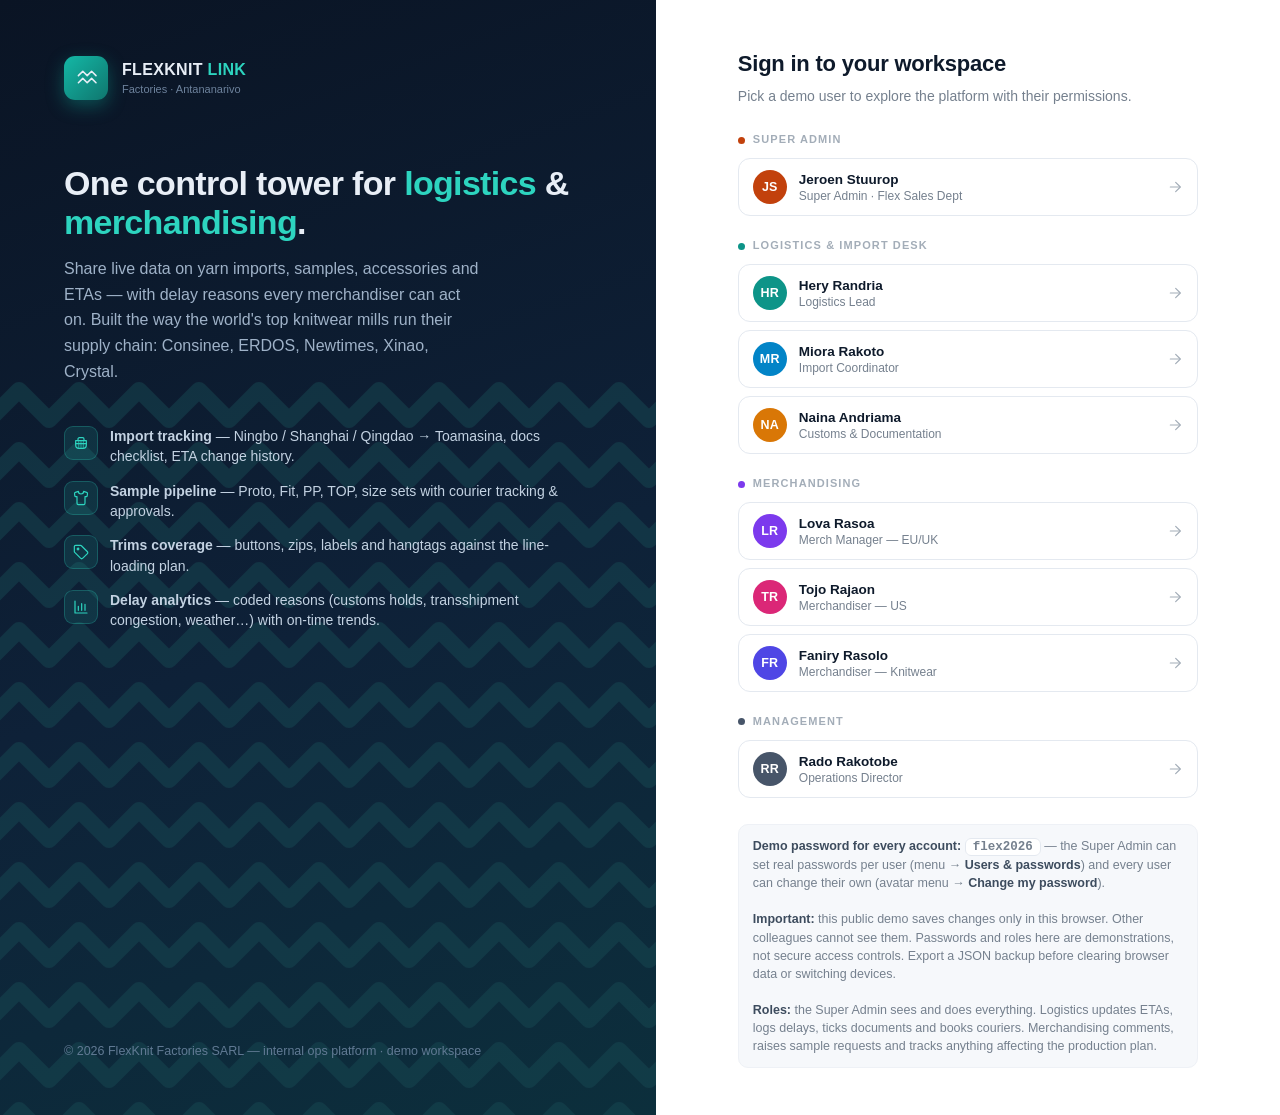
==== commit b720f042: "Preserve local edits and clarify demo limitations" ====
--- a/docs/index.html
+++ b/docs/index.html
@@ -367,6 +367,14 @@
   .kpis{grid-template-columns:1fr}
   .facts{grid-template-columns:1fr}
   .gsearch{display:none}
+  .view{padding:12px;min-width:0}
+  .topbar{padding:0 12px;gap:6px}
+  .tb-title{flex:1;min-width:0}
+  .tb-title h1{overflow:hidden;text-overflow:ellipsis}
+  .tb-title p,.demo-chip{display:none}
+  .tb-right{gap:6px}
+  .login-panel{padding:24px 16px;align-items:flex-start}
+  .tablewrap{max-width:100%}
 }
 
 /* ============================ AUTH & MENUS ============================ */
@@ -390,7 +398,10 @@
 /* ==================== SEED DATA (generated fresh each day) ==================== */
 'use strict';
 /* FlexKnit Link — demo seed data generator.
-   All dates are generated relative to "today" so the demo always looks live. */
+   All dates are generated relative to "today" so the demo always looks live.
+   SEED_VERSION: bump when seed accounts/data change, so returning visitors'
+   stale demo state is refreshed (custom-mode data is never touched). */
+const SEED_VERSION = 4;
 
 const DAY = 864e5;
 const d = (off) => { const t = new Date(); t.setHours(12, 0, 0, 0); return new Date(t.getTime() + off * DAY).toISOString().slice(0, 10); };
@@ -657,13 +668,13 @@
   return {
     meta: {
       company: 'FlexKnit Factories', app: 'FlexKnit Link', tagline: 'Logistics × Merchandising Control Tower',
-      site: 'Antananarivo · Madagascar', hub: 'Toamasina Port', mode: 'demo', seededAt: new Date().toISOString()
+      site: 'Antananarivo · Madagascar', hub: 'Toamasina Port', mode: 'demo', seedVersion: SEED_VERSION, seededAt: new Date().toISOString()
     },
     users, catalog, shipments, samples, accessories, activity
   };
 }
 
-var FlexSeed = { build };
+var FlexSeed = { build, VERSION: SEED_VERSION };
 
 </script>
 <script>
@@ -701,7 +712,7 @@
     </div>
     <div class="login-panel"><div class="login-box">
       <h2>Sign in to your workspace</h2>
-      <p class="hint">Demo mode — pick a user to explore the platform with their permissions.</p>
+      <p class="hint">Pick a demo user to explore the platform with their permissions.</p>
       ${groups.map(g => `
         <div class="team-head"><span class="dot" style="background:${g.color}"></span>${g.label}</div>
         ${S.state.users.filter(u => u.role === g.key).map(u => `
@@ -722,6 +733,7 @@
         </form>`;
       })() : ''}
       <div class="login-note"><b>Demo password for every account:</b> <code style="background:#fff;border:1px solid var(--border);padding:1px 7px;border-radius:6px;font-weight:700">flex2026</code> — the Super Admin can set real passwords per user (menu → <b>Users &amp; passwords</b>) and every user can change their own (avatar menu → <b>Change my password</b>).<br><br>
+      <b>Important:</b> this public demo saves changes only in this browser. Other colleagues cannot see them. Passwords and roles here are demonstrations, not secure access controls. Export a JSON backup before clearing browser data or switching devices.<br><br>
       <b>Roles:</b> the Super Admin sees and does everything. Logistics updates ETAs, logs delays, ticks documents and books couriers. Merchandising comments, raises sample requests and tracks anything affecting the production plan.</div>
     </div></div>
   </div>`;
@@ -1588,7 +1600,7 @@
       <div class="kv-inline" style="background:#f6f8fb;border:1px solid var(--border2);border-radius:10px;padding:10px 14px">
         Workspace mode: ${mode === 'demo' ? chip('DEMO DATA', 'teal') : chip('YOUR OWN TEST DATA', 'amber')} ·
         <b>${n}</b> shipments · <b>${m}</b> samples · <b>${a}</b> trims POs
-        ${mode === 'demo' ? '<br><span class="td-sub">Demo regenerates fresh dates each day. Clear it to keep your own entries permanently.</span>' : '<br><span class="td-sub">Custom mode: your data is kept as-is and never overwritten by the demo.</span>'}
+        ${mode === 'demo' ? '<br><span class="td-sub">Untouched demo dates refresh each day. Your first edit keeps this workspace on this device.</span>' : '<br><span class="td-sub">Changes are saved only in this browser, never shared with colleagues. Export a backup regularly.</span>'}
       </div>
       <button class="menu-row" data-action="export-json">${icon('download', 16)} <span><b>Export JSON backup</b><br><span class="td-sub">Full workspace in one file — keep it safe, share it, re-import it</span></span>${icon('arrow', 14)}</button>
       ${isDataAdmin() ? `
@@ -1694,15 +1706,27 @@
 function loadState() {
   let saved = null;
   if (lsOk()) { try { const raw = localStorage.getItem(LS_KEY); if (raw) saved = JSON.parse(raw); } catch (e) {} }
-  const mode = saved && saved.meta ? (saved.meta.mode || 'demo') : 'demo';
-  const stale = !saved || !saved.meta || (mode !== 'custom' && (!saved.meta.seededAt || saved.meta.seededAt.slice(0, 10) !== todayISO()));
+  if (saved && saved.meta && saved.meta.mode === 'custom' && Array.isArray(saved.users) && saved.users.length) { S.state = saved; return saved; }
+  const stale = !saved || !saved.meta || !Array.isArray(saved.users) || !saved.users.length
+    || !saved.meta.seededAt || saved.meta.seededAt.slice(0, 10) !== todayISO()
+    || +(saved.meta.seedVersion || 0) !== +FlexSeed.VERSION;
   if (!stale) { S.state = saved; return saved; }
   const st = FlexSeed.build();
-  if (saved && Array.isArray(saved.users) && saved.users.length) st.users = saved.users; // keep accounts & passwords
-  S.state = st; saveState();
+  if (saved && Array.isArray(saved.users) && saved.users.length) {
+    const names = new Set(st.users.map(u => String(u.name).toLowerCase()));
+    saved.users.forEach(u => {
+      if (u && u.name && !names.has(String(u.name).toLowerCase())) { st.users.push(u); names.add(String(u.name).toLowerCase()); }
+    });
+  }
+  S.state = st; saveState(st, true);
   return st;
 }
-function saveState(st) { if (lsOk()) { try { localStorage.setItem(LS_KEY, JSON.stringify(st || S.state)); } catch (e) {} } }
+function saveState(st, pristine = false) {
+  const current = st || S.state;
+  // Only untouched seed data refreshes daily. Preserve any user's edits.
+  if (!pristine && current && current.meta && current.meta.mode === 'demo') current.meta.mode = 'custom';
+  if (lsOk()) { try { localStorage.setItem(LS_KEY, JSON.stringify(current)); } catch (e) { toast('Storage is full. Export a JSON backup before leaving this page.', 'err'); } }
+}
 function logAct(module, refId, action, detail, userId) {
   S.state.activity.unshift({ id: 'a' + Date.now() + Math.random().toString(36).slice(2, 6), ts: new Date().toISOString(), userId: userId || null, module, refId, action, detail: detail || '' });
   if (S.state.activity.length > 400) S.state.activity = S.state.activity.slice(0, 400);
@@ -1741,7 +1765,7 @@
     const actor = S.state.users.find(u => u.id === b.userId);
     if (!actor || !['superadmin', 'admin', 'logistics'].includes(actor.role)) throw new Error('Not allowed.');
     const keepUsers = S.state.users;
-    S.state = FlexSeed.build(); S.state.users = keepUsers; saveState(); return { ok: true, mode: 'demo' };
+    S.state = FlexSeed.build(); S.state.users = keepUsers; saveState(S.state, true); return { ok: true, mode: 'demo' };
   }
   if (method === 'POST' && path === '/api/login') {
     const u = S.state.users.find(x => x.id === b.id);
@@ -2092,7 +2116,7 @@
       <nav class="side-nav">
         ${NAV.map(n => n.sec
           ? `<div class="nav-sec">${n.sec}</div>`
-          : `<button class="nav-it ${S.route === n.id ? 'on' : ''}" data-action="nav" data-nav="${n.id}">${icon(n.icon)}<span class="nl">${n.label}</span><span class="nv-badge" data-navbadge="${n.id}" style="display:none"></span></button>`
+          : `<button class="nav-it ${S.route === n.id ? 'on' : ''}" data-action="nav" data-nav="${n.id}" aria-label="${n.label}" title="${n.label}">${icon(n.icon)}<span class="nl">${n.label}</span><span class="nv-badge" data-navbadge="${n.id}" style="display:none"></span></button>`
         ).join('')}
       </nav>
       <div class="side-foot">
@@ -2107,9 +2131,9 @@
         <div class="tb-title"><h1 id="tb-h"></h1><p id="tb-p"></p></div>
         <div class="tb-right">
           <label class="gsearch">${icon('search', 15)}<input id="gq" placeholder="Search PO, shipment, style…" data-input="gq"></label>
-          <span class="demo-chip">DEMO DATA</span>
+          <span class="demo-chip" id="workspace-mode">LOCAL DEMO</span>
           <div style="position:relative">
-            <button class="icon-btn" data-action="notifs">${icon('bell')}<span class="nb" id="notif-n" style="display:none"></span></button>
+            <button class="icon-btn" data-action="notifs" aria-label="Notifications" title="Notifications">${icon('bell')}<span class="nb" id="notif-n" style="display:none"></span></button>
             <div id="notif-pop"></div>
           </div>
           <button class="btn btn-primary btn-sm" data-action="quick-add">${icon('plus', 15)} New</button>
@@ -2122,6 +2146,8 @@
 }
 function updateBadges() {
   if (!S.user) return;
+  const mode = $('#workspace-mode');
+  if (mode) mode.textContent = S.state.meta && S.state.meta.mode === 'custom' ? 'SAVED ON THIS DEVICE' : 'LOCAL DEMO';
   NAV.forEach(n => { if (!n.badge) return; const el = $(`[data-navbadge="${n.id}"]`); if (!el) return; const v = n.badge(); el.style.display = v ? '' : 'none'; el.textContent = v; });
   const ns = notifs().length, nb = $('#notif-n');
   if (nb) { nb.style.display = ns ? '' : 'none'; nb.textContent = ns > 9 ? '9+' : ns; }
@@ -2185,7 +2211,11 @@
     'new-sample': () => openSampleForm(),
     'new-acc': () => openAccForm(),
     'export': () => downloadCSV(el.dataset.module),
-    'reset-demo': async () => { await api('/api/reset', { method: 'POST' }); toast('Demo data reset'); closeModal(); await refresh(); },
+    'reset-demo': () => {
+      if (!isDataAdmin()) return toast('Only Super Admin or Management can reset data', 'err');
+      openDataMenu();
+      toast('Use Load demo data below to confirm replacement of your current workspace.');
+    },
     'open-ship': () => openShipModal(id),
     'open-sample': () => openSampleModal(id),
     'open-acc': () => openAccModal(id),
